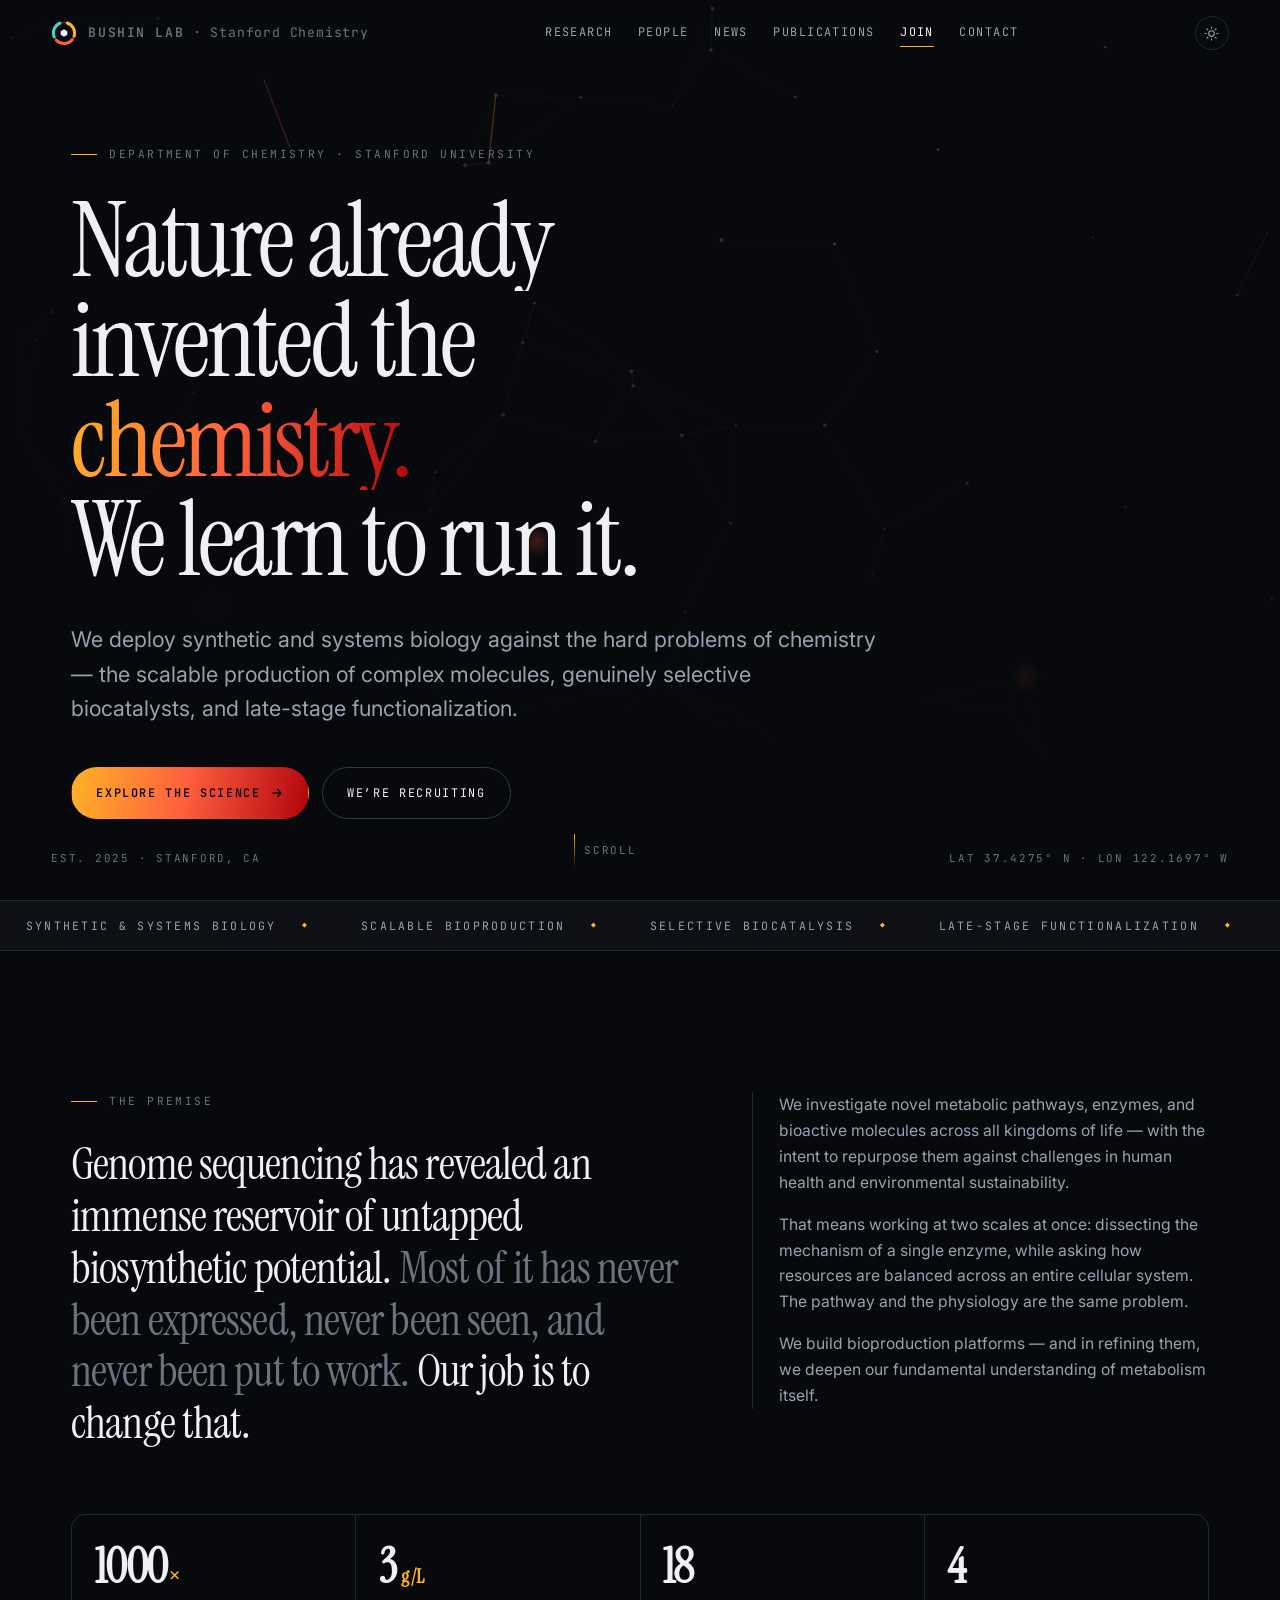
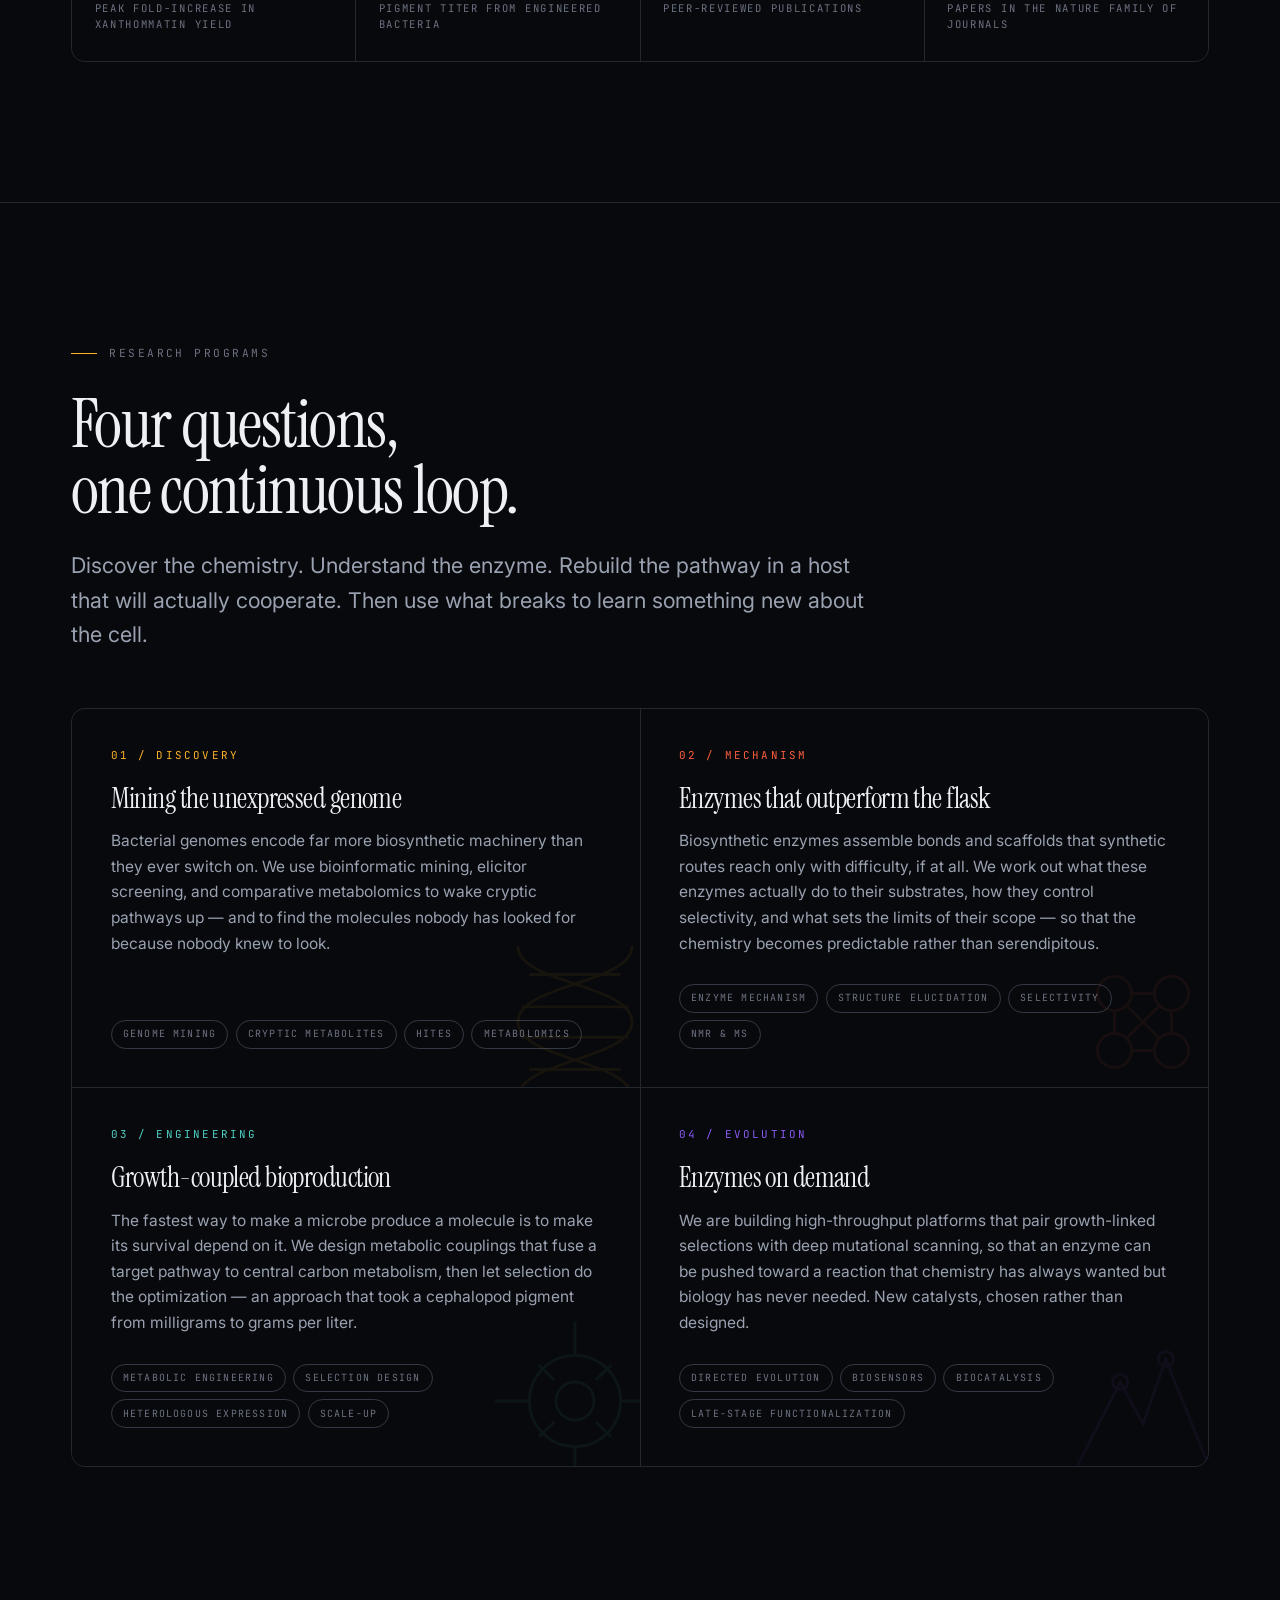
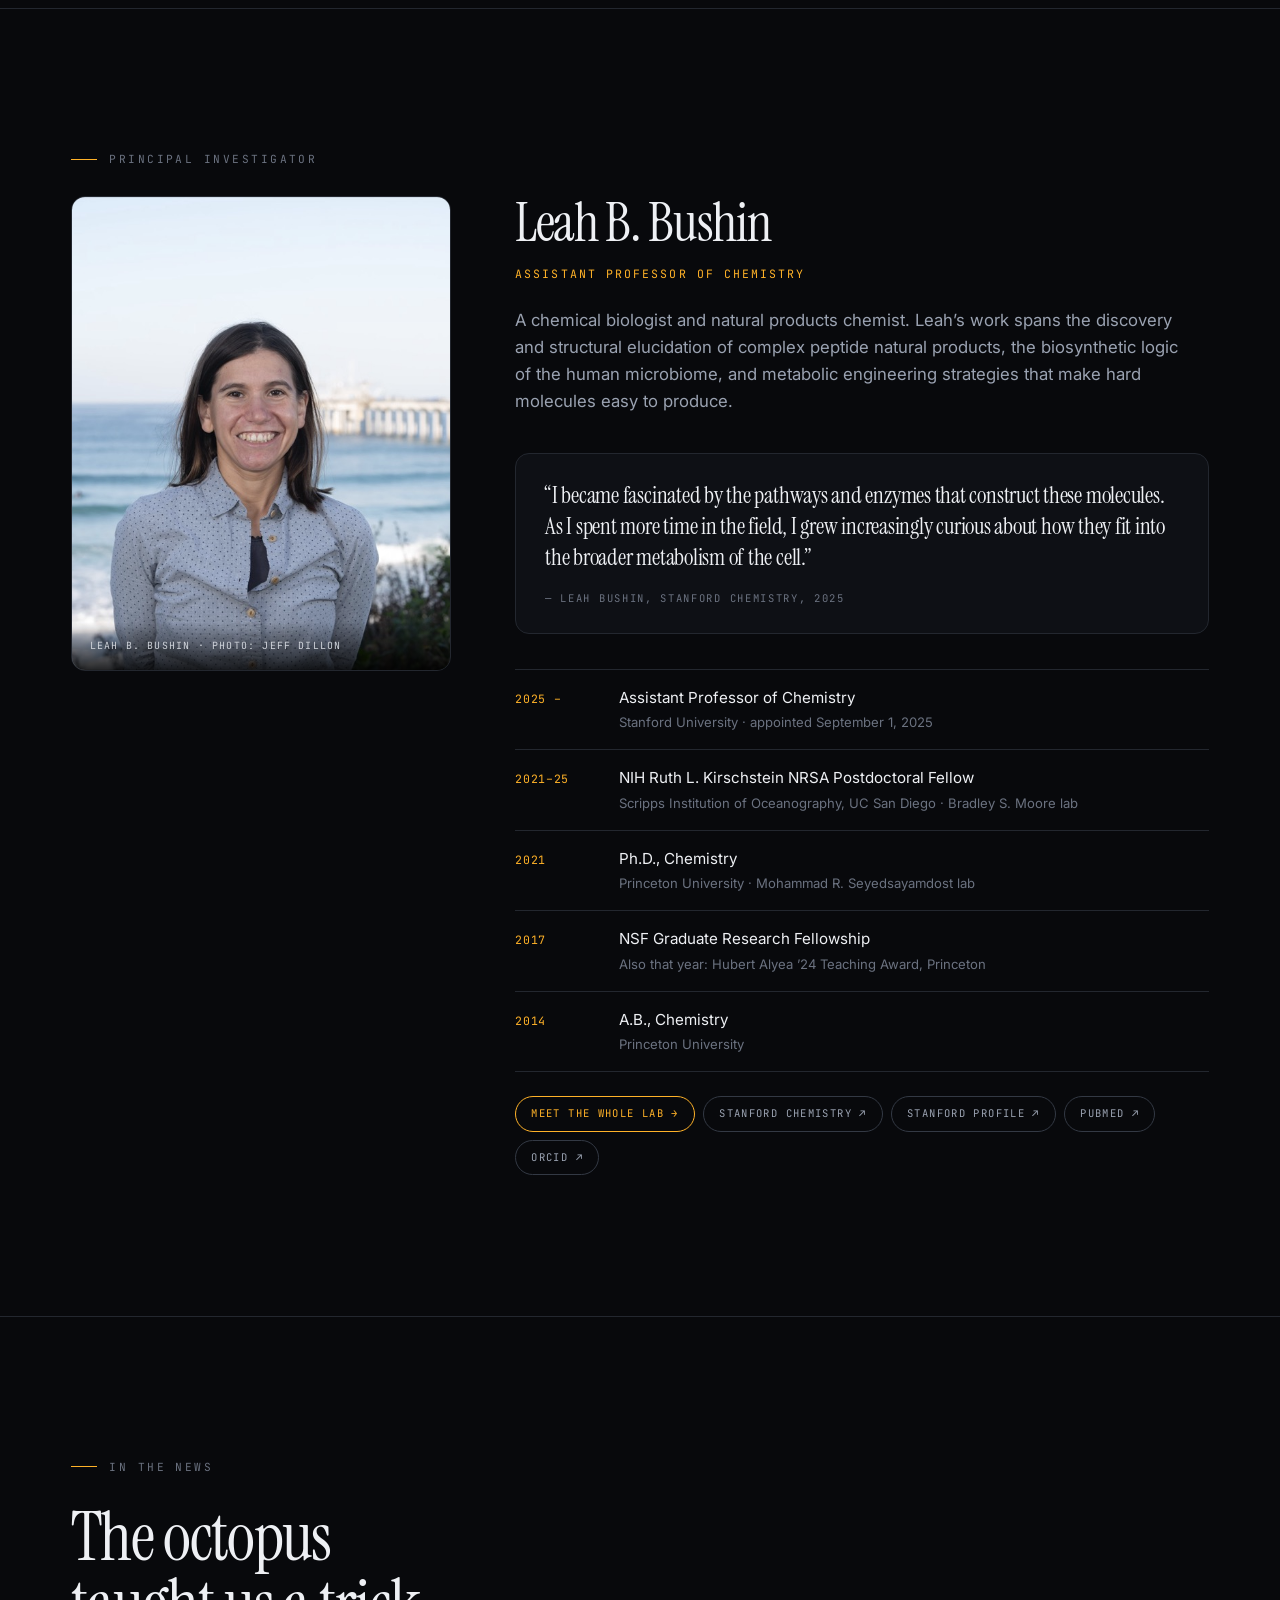
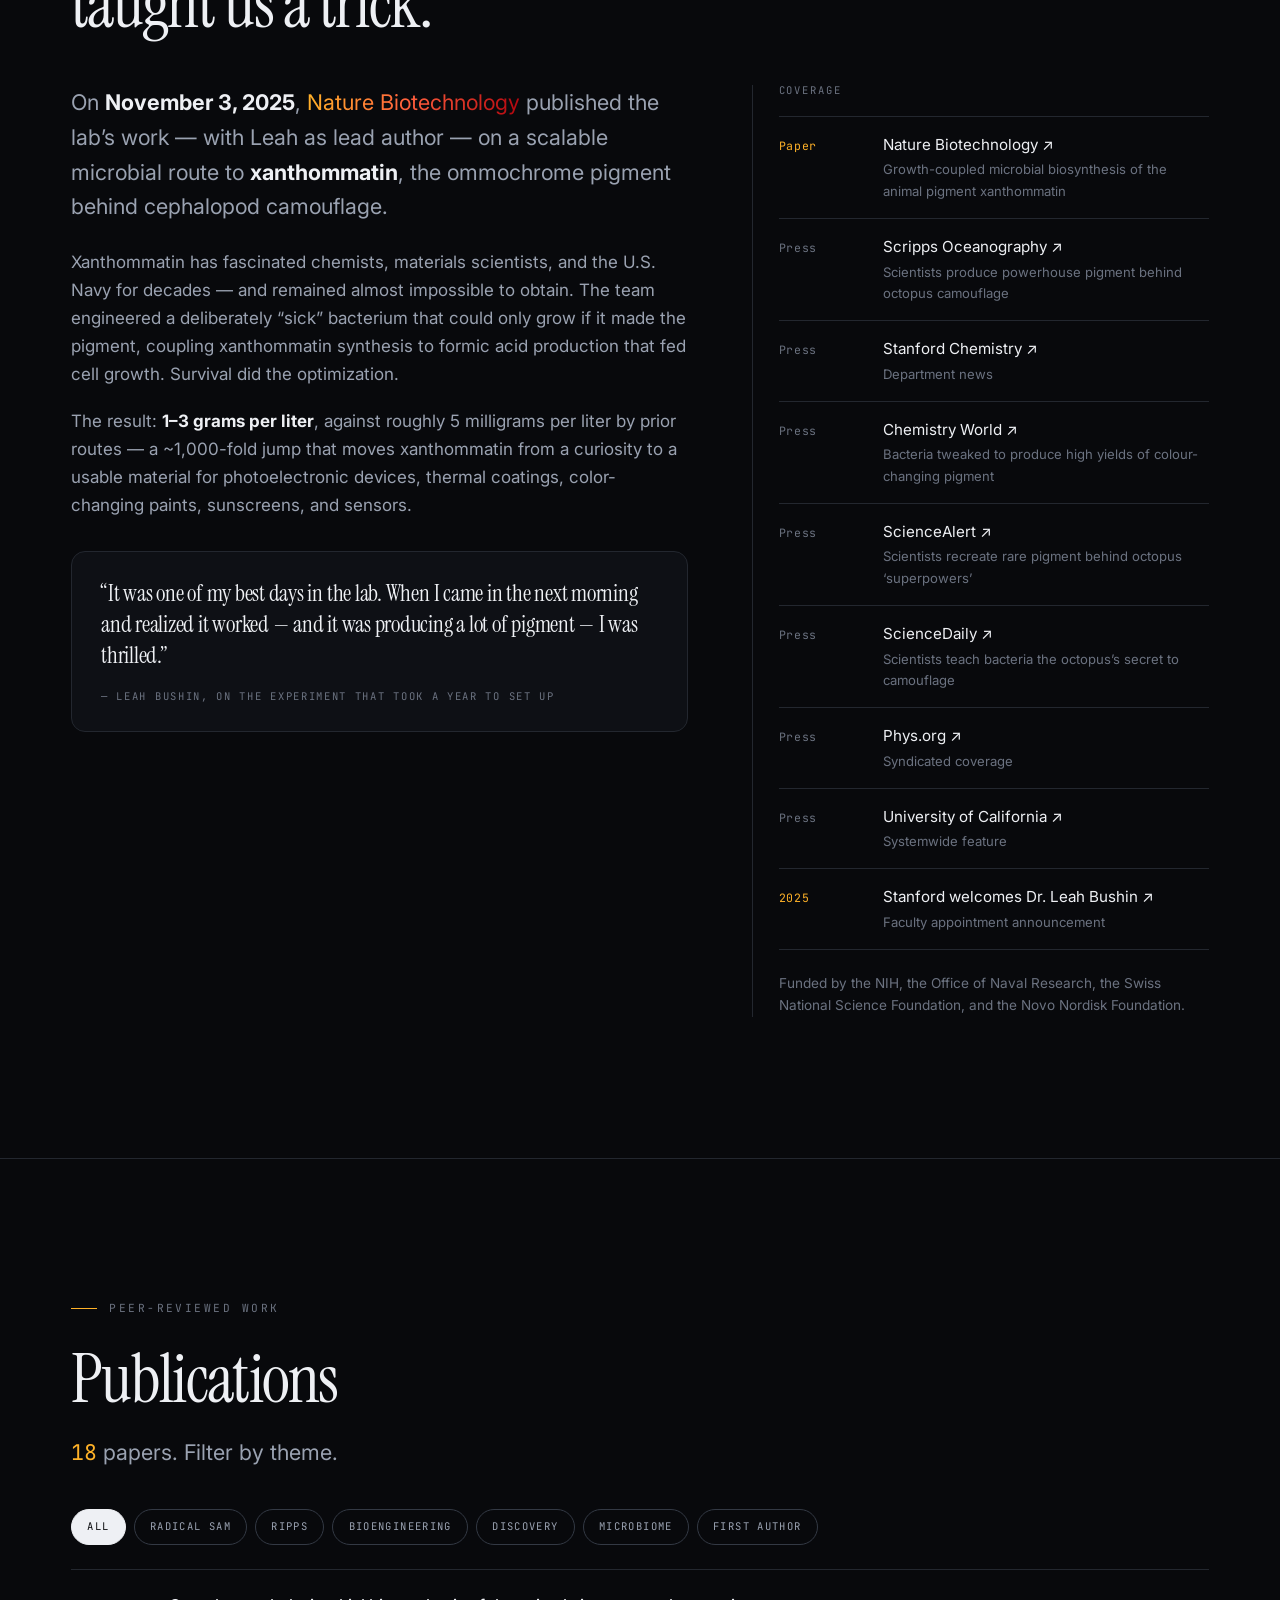
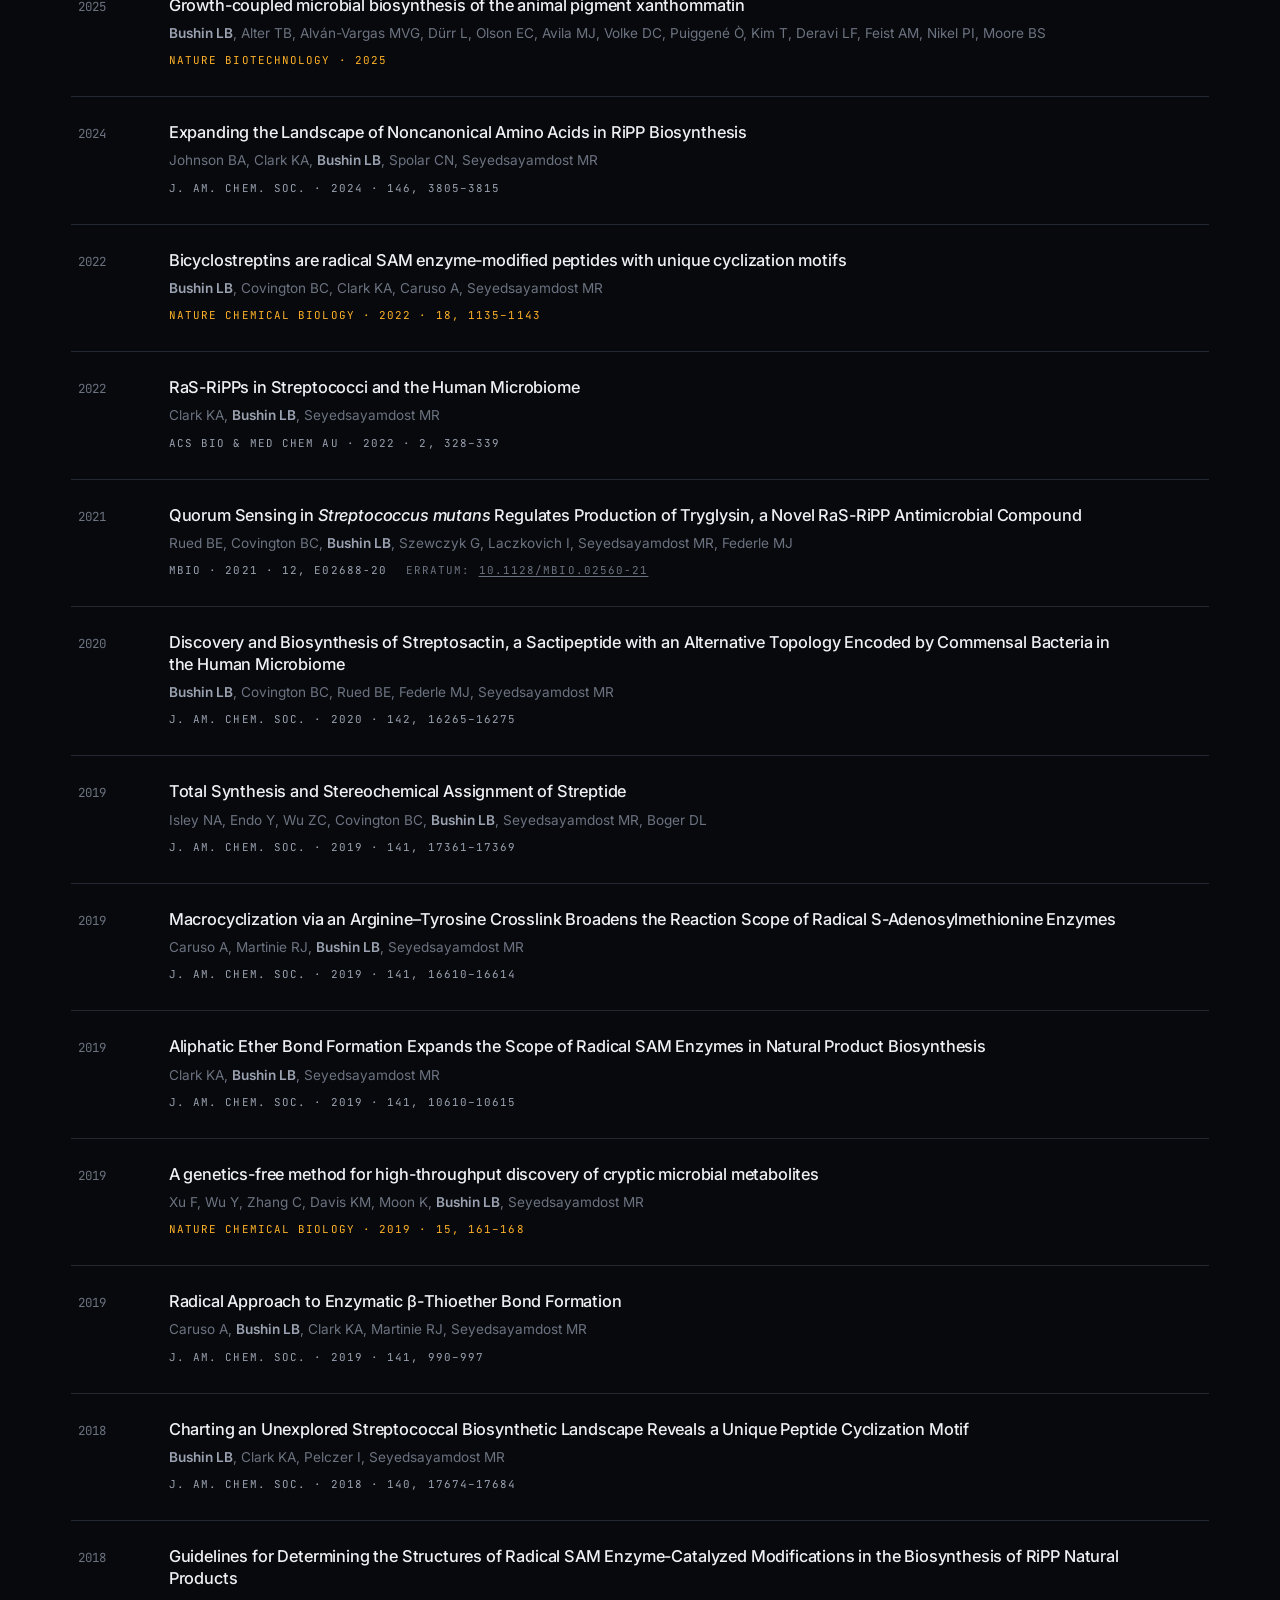
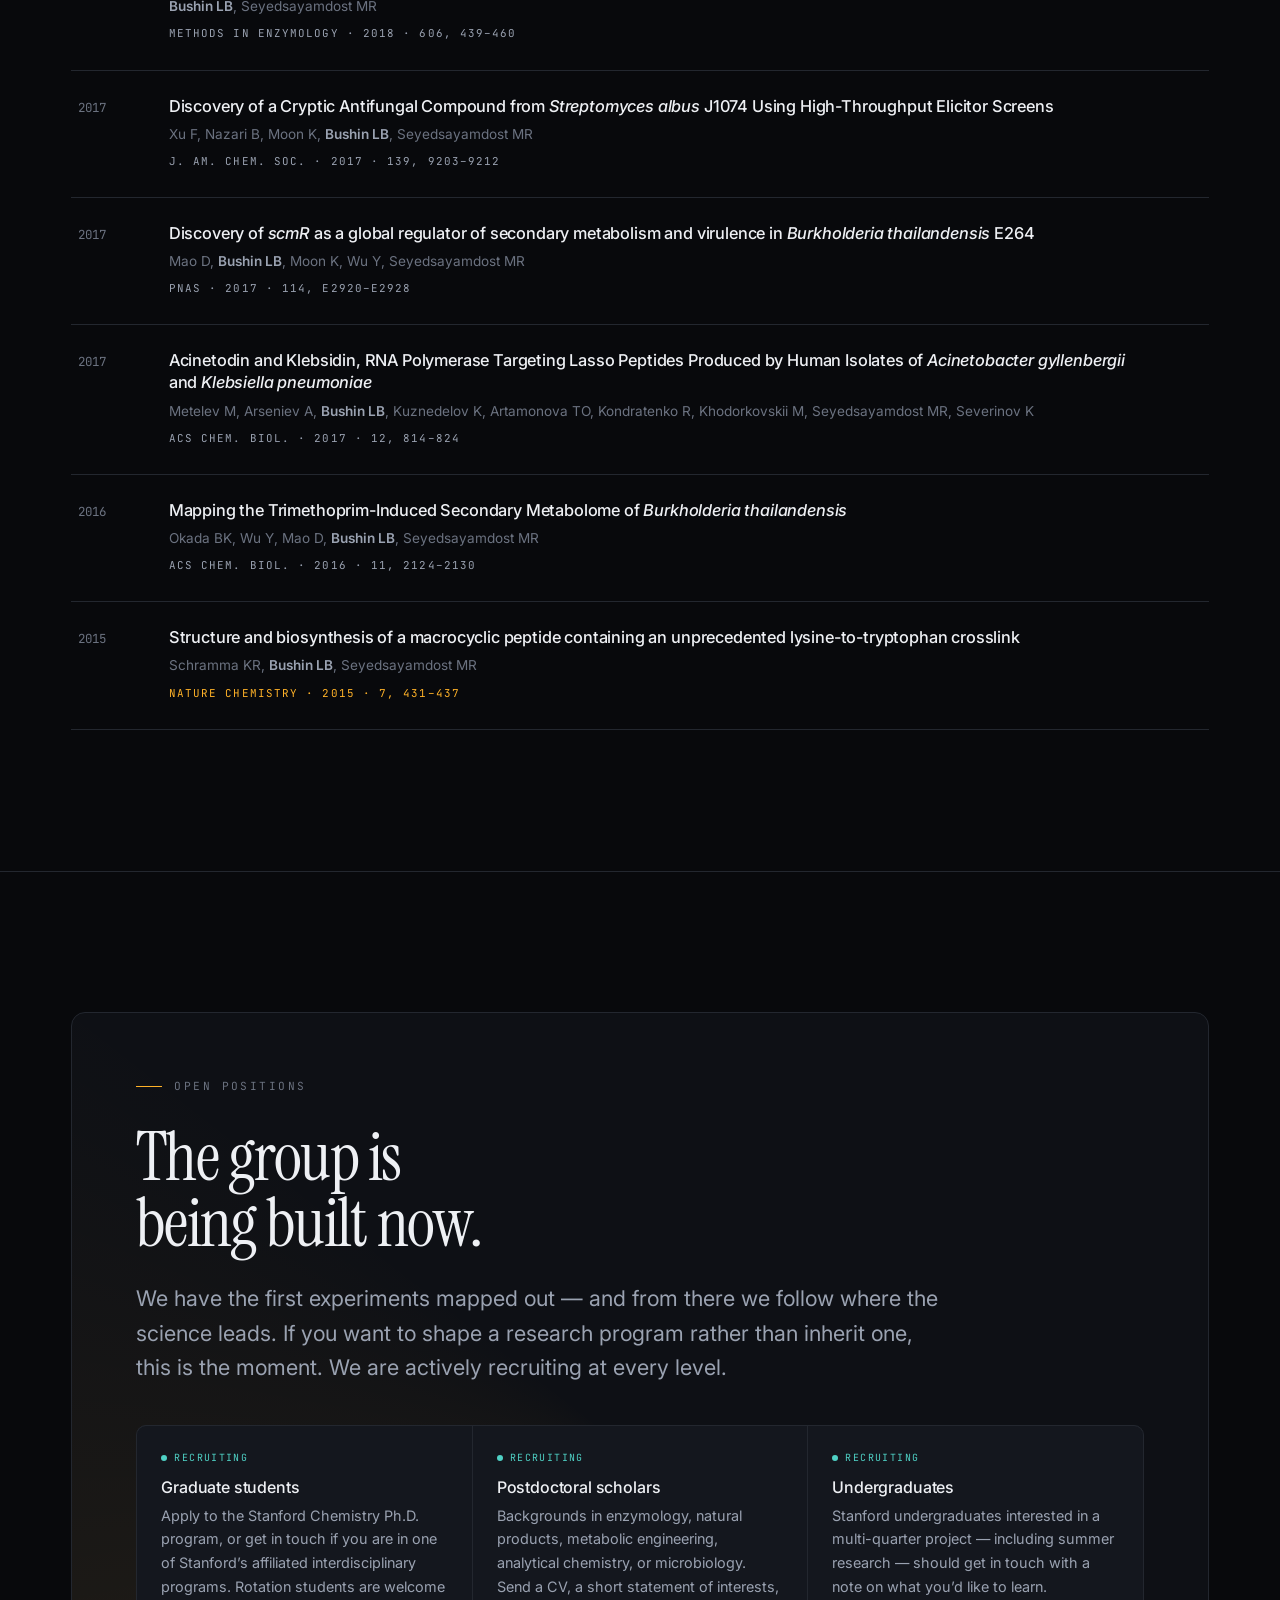
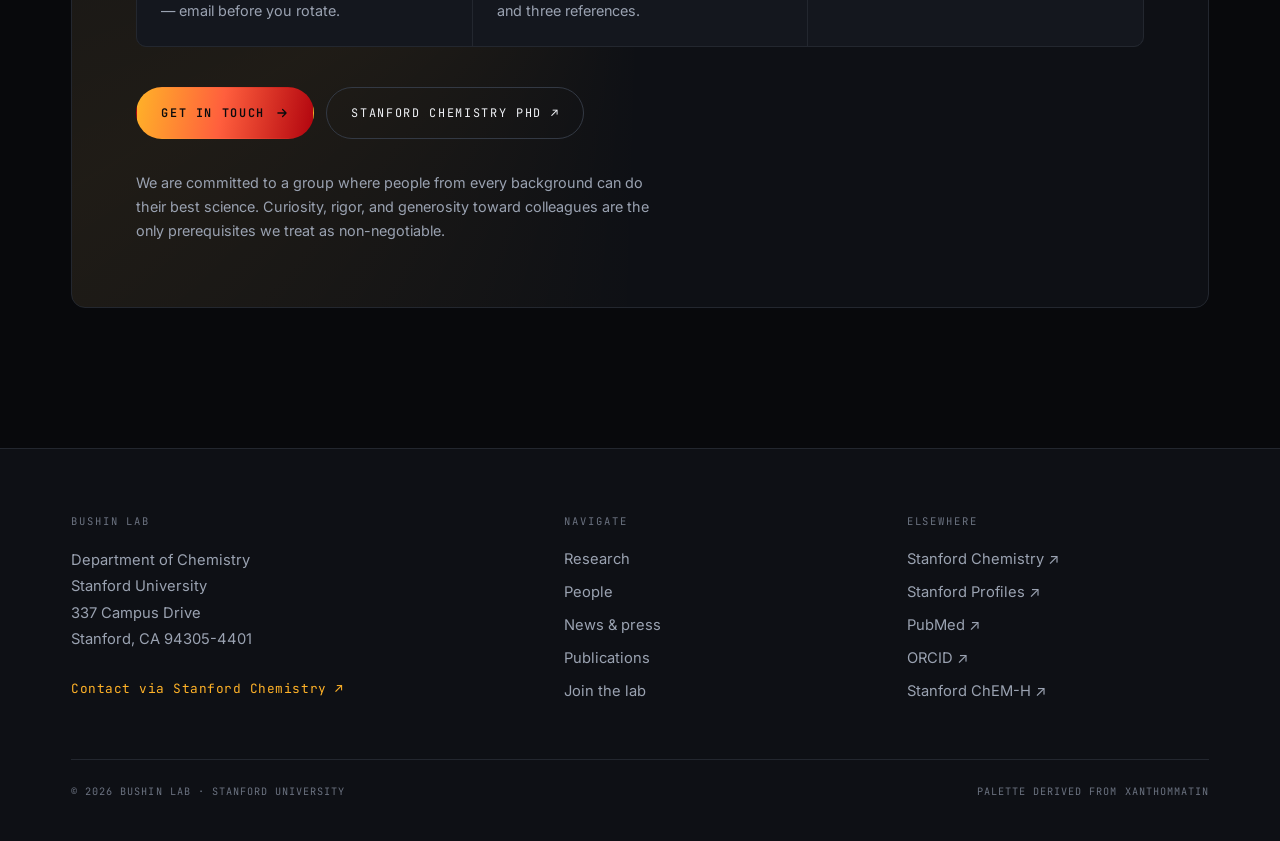
==== index.html @ 31b49475 "Point canonical URLs at the new home under leahbushin The repository moved to leahbushin/bushinlab-w" ====
<!doctype html>
<html lang="en" data-theme="dark">
<head>
<meta charset="utf-8">
<meta name="viewport" content="width=device-width, initial-scale=1">
<meta name="theme-color" content="#08090c" media="(prefers-color-scheme: dark)">
<meta name="theme-color" content="#fbfaf7" media="(prefers-color-scheme: light)">
<title>Bushin Lab — Chemical Biology &amp; Biosynthesis · Stanford Chemistry</title>
<meta name="description" content="The Bushin Lab at Stanford Chemistry deploys synthetic and systems biology against the hard problems of chemistry: scalable production of complex molecules, genuinely selective biocatalysts, and late-stage functionalization.">
<meta name="author" content="Bushin Lab, Stanford University">
<link rel="canonical" href="https://leahbushin.github.io/bushinlab-website/">
<meta property="og:url" content="https://leahbushin.github.io/bushinlab-website/">

<meta property="og:type" content="website">
<meta property="og:title" content="Bushin Lab · Stanford Chemistry">
<meta property="og:description" content="We deploy synthetic and systems biology against the hard problems of chemistry — scalable production, selective biocatalysts, late-stage functionalization.">
<meta property="og:image" content="https://leahbushin.github.io/bushinlab-website/assets/img/leah-bushin.jpg">
<meta name="twitter:card" content="summary_large_image">

<link rel="icon" href="data:image/svg+xml,%3Csvg%20xmlns='http://www.w3.org/2000/svg'%20viewBox='0%200%2032%2032'%20fill='none'%3E%3Cpath%20d='M20.02%203.64%20A13.0%2013.0%200%200%201%2028.36%2020.02'%20stroke='%23ffb228'%20stroke-width='3.6'%20stroke-linecap='round'/%3E%3Cpath%20d='M26.24%2024.00%20A13.0%2013.0%200%200%201%206.34%2024.70'%20stroke='%23ff5f3d'%20stroke-width='3.6'%20stroke-linecap='round'/%3E%3Cpath%20d='M3.95%2020.87%20A13.0%2013.0%200%200%201%2011.13%203.95'%20stroke='%234fd1c5'%20stroke-width='3.6'%20stroke-linecap='round'/%3E%3Cpath%20d='M16%2011.4l4.1%202.3v4.6L16%2020.6l-4.1-2.3v-4.6z'%20fill='%23b1040e'/%3E%3C/svg%3E">

<link rel="preconnect" href="https://fonts.googleapis.com">
<link rel="preconnect" href="https://fonts.gstatic.com" crossorigin>
<link href="https://fonts.googleapis.com/css2?family=Inter:wght@300;400;500;600&amp;family=Instrument+Serif:ital@0;1&amp;family=JetBrains+Mono:wght@400;500&amp;display=swap" rel="stylesheet">
<link rel="stylesheet" href="assets/css/style.css">
<noscript><style>.rv{opacity:1!important;transform:none!important}</style></noscript>

<script type="application/ld+json">
{
  "@context": "https://schema.org",
  "@type": "ResearchOrganization",
  "name": "Bushin Lab",
  "parentOrganization": { "@type": "CollegeOrUniversity", "name": "Stanford University" },
  "department": "Department of Chemistry",
  "url": "https://leahbushin.github.io/bushinlab-website/",
  "employee": {
    "@type": "Person",
    "name": "Leah B. Bushin",
    "jobTitle": "Assistant Professor of Chemistry",
    "affiliation": "Stanford University",
    "url": "https://chemistry.stanford.edu/people/leah-b-bushin"
  }
}
</script>
</head>
<body>
<div class="progress" aria-hidden="true"></div>
<a class="skip" href="#main">Skip to content</a>

<!-- ============================================================ NAV -->
<nav class="nav" aria-label="Primary">
  <a class="brand" href="#top">
    <svg class="mark" viewBox="0 0 32 32" fill="none" aria-hidden="true">
      <!-- plasmid backbone with three engineered cassettes, and the molecule it makes -->
      <circle cx="16" cy="16" r="13" stroke="currentColor" stroke-width="1" opacity=".28"/>
      <path d="M20.02 3.64 A13.0 13.0 0 0 1 28.36 20.02" stroke="var(--amber)" stroke-width="3" stroke-linecap="round"/>
      <path d="M26.24 24.00 A13.0 13.0 0 0 1 6.34 24.70" stroke="var(--ember)" stroke-width="3" stroke-linecap="round"/>
      <path d="M3.95 20.87 A13.0 13.0 0 0 1 11.13 3.95" stroke="var(--cyan)" stroke-width="3" stroke-linecap="round"/>
      <path d="M16 11.4l4.1 2.3v4.6L16 20.6l-4.1-2.3v-4.6z" fill="currentColor"/>
    </svg>
    <span><b>Bushin Lab</b><i class="sfx"> · Stanford Chemistry</i></span>
  </a>

  <div class="nav-links">
    <a href="#research">Research</a>
    <a href="people.html">People</a>
    <a href="#press">News</a>
    <a href="#publications">Publications</a>
    <a href="#join">Join</a>
    <a href="#contact">Contact</a>
  </div>

  <div style="display:flex;gap:.5rem;align-items:center">
    <button class="icon-btn" id="theme-toggle" aria-label="Toggle colour theme" title="Toggle light / dark">
      <svg width="15" height="15" viewBox="0 0 24 24" fill="none" stroke="currentColor" stroke-width="1.8" stroke-linecap="round" aria-hidden="true">
        <circle cx="12" cy="12" r="4.5"/><path d="M12 1.5v2M12 20.5v2M22.5 12h-2M3.5 12h-2M19.4 4.6l-1.4 1.4M6 18l-1.4 1.4M19.4 19.4L18 18M6 6L4.6 4.6"/>
      </svg>
    </button>
    <button class="icon-btn burger" aria-label="Menu" aria-expanded="false">
      <svg width="16" height="16" viewBox="0 0 24 24" stroke="currentColor" stroke-width="1.8" stroke-linecap="round" aria-hidden="true"><path d="M3 7h18M3 17h18"/></svg>
    </button>
  </div>
</nav>

<main id="main">
<!-- =========================================================== HERO -->
<section class="hero" id="top">
  <canvas id="lattice" aria-hidden="true"></canvas>
  <div class="wrap">
    <p class="eyebrow" style="animation:fade .8s .2s var(--ease) both">Department of Chemistry · Stanford University</p>
    <h1>
      <span class="line"><span>Nature already</span></span>
      <span class="line"><span>invented the</span></span>
      <span class="line"><span><em class="hl">chemistry.</em></span></span>
      <span class="line"><span>We learn to run it.</span></span>
    </h1>
    <p class="lede">
      We deploy synthetic and systems biology against the hard problems of chemistry —
      the scalable production of complex molecules, genuinely selective biocatalysts,
      and late-stage functionalization.
    </p>
    <div class="hero-cta">
      <a class="btn btn--solid" href="#research">
        Explore the science
        <svg width="14" height="14" viewBox="0 0 24 24" fill="none" stroke="currentColor" stroke-width="2.2" stroke-linecap="round" stroke-linejoin="round" aria-hidden="true"><path d="M5 12h14M13 6l6 6-6 6"/></svg>
      </a>
      <a class="btn btn--ghost" href="#join">We’re recruiting</a>
    </div>
  </div>

  <div class="hero-meta">
    <span>Est. 2025 · Stanford, CA</span>
    <span class="scroll-hint"><i></i> Scroll</span>
    <span>Lat 37.4275° N · Lon 122.1697° W</span>
  </div>
</section>

<!-- ======================================================= MARQUEE -->
<div class="marquee" aria-hidden="true">
  <div class="marquee-track">
    <span>Synthetic &amp; systems biology</span><span>Scalable bioproduction</span><span>Selective biocatalysis</span>
    <span>Late-stage functionalization</span><span>Enzyme mechanism</span><span>Metabolic engineering</span>
    <span>Genome mining</span><span>Ommochrome pigments</span>
    <span>Synthetic &amp; systems biology</span><span>Scalable bioproduction</span><span>Selective biocatalysis</span>
    <span>Late-stage functionalization</span><span>Enzyme mechanism</span><span>Metabolic engineering</span>
    <span>Genome mining</span><span>Ommochrome pigments</span>
  </div>
</div>

<!-- ======================================================= MISSION -->
<section class="section" id="mission">
  <div class="wrap">
    <div class="mission-grid">
      <div class="rv">
        <p class="eyebrow">The premise</p>
        <p class="big-statement">
          Genome sequencing has revealed an immense reservoir of untapped biosynthetic
          potential. <span class="dim">Most of it has never been expressed, never been
          seen, and never been put to work.</span> Our job is to change that.
        </p>
      </div>
      <div class="side-note rv" data-delay=".12">
        <p>
          We investigate novel metabolic pathways, enzymes, and bioactive molecules across all
          kingdoms of life — with the intent to repurpose them against challenges in human health
          and environmental sustainability.
        </p>
        <p>
          That means working at two scales at once: dissecting the mechanism of a single enzyme,
          while asking how resources are balanced across an entire cellular system. The pathway
          and the physiology are the same problem.
        </p>
        <p>
          We build bioproduction platforms — and in refining them, we deepen our fundamental
          understanding of metabolism itself.
        </p>
      </div>
    </div>

    <div class="stats rv" data-delay=".18">
      <div class="stat">
        <b><span data-count="1000">0</span><span class="u">×</span></b>
        <small>Peak fold-increase in xanthommatin yield</small>
      </div>
      <div class="stat">
        <b><span data-count="3">0</span><span class="u"> g/L</span></b>
        <small>Pigment titer from engineered bacteria</small>
      </div>
      <div class="stat">
        <b><span data-count="18">0</span></b>
        <small>Peer-reviewed publications</small>
      </div>
      <div class="stat">
        <b><span data-count="4">0</span></b>
        <small>Papers in the Nature family of journals</small>
      </div>
    </div>
  </div>
</section>

<hr class="rule">

<!-- ====================================================== RESEARCH -->
<section class="section" id="research">
  <div class="wrap">
    <div class="rv">
      <p class="eyebrow">Research programs</p>
      <h2 class="display">Four questions,<br>one continuous loop.</h2>
      <p class="lede" style="margin-top:1.5rem">
        Discover the chemistry. Understand the enzyme. Rebuild the pathway in a host that
        will actually cooperate. Then use what breaks to learn something new about the cell.
      </p>
    </div>

    <div class="cards rv" data-delay=".1">
      <article class="card" style="--c:var(--amber)">
        <span class="card-num">01 / DISCOVERY</span>
        <h3>Mining the unexpressed genome</h3>
        <p>
          Bacterial genomes encode far more biosynthetic machinery than they ever switch on.
          We use bioinformatic mining, elicitor screening, and comparative metabolomics to
          wake cryptic pathways up — and to find the molecules nobody has looked for because
          nobody knew to look.
        </p>
        <div class="tags"><span class="tag">Genome mining</span><span class="tag">Cryptic metabolites</span><span class="tag">HiTES</span><span class="tag">Metabolomics</span></div>
        <svg class="glyph" viewBox="0 0 100 100" fill="none" stroke="currentColor" stroke-width="1.5" aria-hidden="true">
          <path d="M20 10c0 20 60 20 60 40s-60 20-60 40"/><path d="M80 10c0 20-60 20-60 40s60 20 60 40"/>
          <path d="M26 25h48M22 42h56M22 58h56M26 75h48"/>
        </svg>
      </article>

      <article class="card" style="--c:var(--ember)">
        <span class="card-num">02 / MECHANISM</span>
        <h3>Enzymes that outperform the flask</h3>
        <p>
          Biosynthetic enzymes assemble bonds and scaffolds that synthetic routes reach
          only with difficulty, if at all. We work out what these enzymes actually do to
          their substrates, how they control selectivity, and what sets the limits of their
          scope — so that the chemistry becomes predictable rather than serendipitous.
        </p>
        <div class="tags"><span class="tag">Enzyme mechanism</span><span class="tag">Structure elucidation</span><span class="tag">Selectivity</span><span class="tag">NMR &amp; MS</span></div>
        <svg class="glyph" viewBox="0 0 100 100" fill="none" stroke="currentColor" stroke-width="1.5" aria-hidden="true">
          <circle cx="35" cy="35" r="9"/><circle cx="65" cy="35" r="9"/><circle cx="35" cy="65" r="9"/><circle cx="65" cy="65" r="9"/>
          <path d="M44 35h12M35 44v12M65 44v12M44 65h12M41 41l18 18M59 41L41 59"/>
        </svg>
      </article>

      <article class="card" style="--c:var(--cyan)">
        <span class="card-num">03 / ENGINEERING</span>
        <h3>Growth-coupled bioproduction</h3>
        <p>
          The fastest way to make a microbe produce a molecule is to make its survival depend
          on it. We design metabolic couplings that fuse a target pathway to central carbon
          metabolism, then let selection do the optimization — an approach that took a
          cephalopod pigment from milligrams to grams per liter.
        </p>
        <div class="tags"><span class="tag">Metabolic engineering</span><span class="tag">Selection design</span><span class="tag">Heterologous expression</span><span class="tag">Scale-up</span></div>
        <svg class="glyph" viewBox="0 0 100 100" fill="none" stroke="currentColor" stroke-width="1.5" aria-hidden="true">
          <path d="M50 8v18M50 74v18M8 50h18M74 50h18"/><circle cx="50" cy="50" r="24"/><circle cx="50" cy="50" r="10"/>
          <path d="M31 31l8 8M69 31l-8 8M31 69l8-8M69 69l-8-8"/>
        </svg>
      </article>

      <article class="card" style="--c:var(--violet)">
        <span class="card-num">04 / EVOLUTION</span>
        <h3>Enzymes on demand</h3>
        <p>
          We are building high-throughput platforms that pair growth-linked selections with
          deep mutational scanning, so that an enzyme can be pushed toward a reaction that chemistry
          has always wanted but biology has never needed. New catalysts, chosen rather than designed.
        </p>
        <div class="tags"><span class="tag">Directed evolution</span><span class="tag">Biosensors</span><span class="tag">Biocatalysis</span><span class="tag">Late-stage functionalization</span></div>
        <svg class="glyph" viewBox="0 0 100 100" fill="none" stroke="currentColor" stroke-width="1.5" aria-hidden="true">
          <path d="M15 85L38 40l12 22 12-34 23 57"/><path d="M10 85h80"/><circle cx="38" cy="40" r="4"/><circle cx="62" cy="28" r="4"/>
        </svg>
      </article>
    </div>
  </div>
</section>

<hr class="rule">

<!-- ============================================================ PI -->
<section class="section" id="pi">
  <div class="wrap">
    <p class="eyebrow rv">Principal investigator</p>
    <div class="pi">
      <figure class="portrait rv">
        <img src="assets/img/leah-bushin.jpg" alt="Portrait of Professor Leah B. Bushin" width="900" height="1125" loading="lazy">
        <figcaption>Leah B. Bushin · Photo: Jeff Dillon</figcaption>
      </figure>

      <div class="rv" data-delay=".1">
        <h2 class="display" style="font-size:clamp(2.2rem,4.6vw,3.4rem)">Leah B. Bushin</h2>
        <p class="mono" style="font-size:.72rem;letter-spacing:.18em;text-transform:uppercase;color:var(--accent);margin-top:.9rem">
          Assistant Professor of Chemistry
        </p>
        <p class="lede" style="margin-top:1.5rem;font-size:1.05rem">
          A chemical biologist and natural products chemist. Leah’s work spans the discovery
          and structural elucidation of complex peptide natural products, the biosynthetic logic
          of the human microbiome, and metabolic engineering strategies that make hard molecules
          easy to produce.
        </p>

        <div class="quote">
          <p>“I became fascinated by the pathways and enzymes that construct these molecules. As I spent more time in the field, I grew increasingly curious about how they fit into the broader metabolism of the cell.”</p>
          <cite>— Leah Bushin, Stanford Chemistry, 2025</cite>
        </div>

        <ul class="cv">
          <li><span class="yr">2025 –</span><span class="what">Assistant Professor of Chemistry<small>Stanford University · appointed September 1, 2025</small></span></li>
          <li><span class="yr">2021–25</span><span class="what">NIH Ruth L. Kirschstein NRSA Postdoctoral Fellow<small>Scripps Institution of Oceanography, UC San Diego · Bradley S. Moore lab</small></span></li>
          <li><span class="yr">2021</span><span class="what">Ph.D., Chemistry<small>Princeton University · Mohammad R. Seyedsayamdost lab</small></span></li>
          <li><span class="yr">2017</span><span class="what">NSF Graduate Research Fellowship<small>Also that year: Hubert Alyea ’24 Teaching Award, Princeton</small></span></li>
          <li><span class="yr">2014</span><span class="what">A.B., Chemistry<small>Princeton University</small></span></li>
        </ul>

        <div class="chips">
          <a class="chip" href="people.html" style="border-color:var(--accent);color:var(--accent)">Meet the whole lab →</a>
          <a class="chip" href="https://chemistry.stanford.edu/people/leah-b-bushin" target="_blank" rel="noopener">Stanford Chemistry ↗</a>
          <a class="chip" href="https://profiles.stanford.edu/leah-bushin" target="_blank" rel="noopener">Stanford Profile ↗</a>
          <a class="chip" href="https://pubmed.ncbi.nlm.nih.gov/?term=Bushin+LB" target="_blank" rel="noopener">PubMed ↗</a>
          <a class="chip" href="https://orcid.org/0000-0003-0538-2469" target="_blank" rel="noopener">ORCID ↗</a>
        </div>
      </div>
    </div>
  </div>
</section>

<hr class="rule">

<!-- ========================================================= PRESS -->
<section class="section" id="press">
  <div class="wrap">
    <div class="rv">
      <p class="eyebrow">In the news</p>
      <h2 class="display">The octopus<br>taught us a trick.</h2>
    </div>

    <div class="mission-grid" style="margin-top:3rem">
      <div class="rv" data-delay=".08">
        <p class="lede">
          On <strong style="color:var(--fg)">November 3, 2025</strong>, <em class="hl">Nature Biotechnology</em>
          published the lab’s work — with Leah as lead author — on a scalable microbial
          route to <strong style="color:var(--fg)">xanthommatin</strong>, the ommochrome
          pigment behind cephalopod camouflage.
        </p>
        <p style="margin-top:1.5rem;color:var(--fg-muted)">
          Xanthommatin has fascinated chemists, materials scientists, and the U.S. Navy for
          decades — and remained almost impossible to obtain. The team engineered a deliberately
          “sick” bacterium that could only grow if it made the pigment, coupling xanthommatin
          synthesis to formic acid production that fed cell growth. Survival did the optimization.
        </p>
        <p style="margin-top:1.2rem;color:var(--fg-muted)">
          The result: <strong style="color:var(--fg)">1–3 grams per liter</strong>, against roughly
          5 milligrams per liter by prior routes — a ~1,000-fold jump that moves xanthommatin
          from a curiosity to a usable material for photoelectronic devices, thermal coatings,
          color-changing paints, sunscreens, and sensors.
        </p>
        <div class="quote" style="margin-top:2rem">
          <p>“It was one of my best days in the lab. When I came in the next morning and realized it worked — and it was producing a lot of pigment — I was thrilled.”</p>
          <cite>— Leah Bushin, on the experiment that took a year to set up</cite>
        </div>
      </div>

      <div class="side-note rv" data-delay=".16">
        <h3 class="mono" style="font-size:.66rem;letter-spacing:.18em;text-transform:uppercase;color:var(--fg-dim);font-weight:400;margin-bottom:1.2rem">Coverage</h3>
        <ul class="cv cv--coverage" style="margin-top:0;border-top:1px solid var(--line)">
          <li><span class="yr key">Paper</span><span class="what"><a href="https://www.nature.com/articles/s41587-025-02867-7" target="_blank" rel="noopener">Nature Biotechnology ↗</a><small>Growth-coupled microbial biosynthesis of the animal pigment xanthommatin</small></span></li>
          <li><span class="yr">Press</span><span class="what"><a href="https://scripps.ucsd.edu/news/scientists-produce-powerhouse-pigment-behind-octopus-camouflage" target="_blank" rel="noopener">Scripps Oceanography ↗</a><small>Scientists produce powerhouse pigment behind octopus camouflage</small></span></li>
          <li><span class="yr">Press</span><span class="what"><a href="https://chemistry.stanford.edu/news/scientists-produce-powerhouse-pigment-behind-octopus-camouflage" target="_blank" rel="noopener">Stanford Chemistry ↗</a><small>Department news</small></span></li>
          <li><span class="yr">Press</span><span class="what"><a href="https://www.chemistryworld.com/news/bacteria-tweaked-to-produce-high-yields-of-colour-changing-pigment-behind-octopus-camouflage/4022660.article" target="_blank" rel="noopener">Chemistry World ↗</a><small>Bacteria tweaked to produce high yields of colour-changing pigment</small></span></li>
          <li><span class="yr">Press</span><span class="what"><a href="https://www.sciencealert.com/scientists-recreate-rare-pigment-behind-octopus-superpowers" target="_blank" rel="noopener">ScienceAlert ↗</a><small>Scientists recreate rare pigment behind octopus ‘superpowers’</small></span></li>
          <li><span class="yr">Press</span><span class="what"><a href="https://www.sciencedaily.com/releases/2025/11/251103093001.htm" target="_blank" rel="noopener">ScienceDaily ↗</a><small>Scientists teach bacteria the octopus’s secret to camouflage</small></span></li>
          <li><span class="yr">Press</span><span class="what"><a href="https://phys.org/news/2025-11-scientists-powerhouse-pigment-octopus-camouflage.html" target="_blank" rel="noopener">Phys.org ↗</a><small>Syndicated coverage</small></span></li>
          <li><span class="yr">Press</span><span class="what"><a href="https://www.universityofcalifornia.edu/news/scientists-produce-powerhouse-pigment-behind-octopus-camouflage" target="_blank" rel="noopener">University of California ↗</a><small>Systemwide feature</small></span></li>
          <li><span class="yr key">2025</span><span class="what"><a href="https://chemistry.stanford.edu/news/stanford-welcomes-dr-leah-bushin-assistant-professor-chemistry" target="_blank" rel="noopener">Stanford welcomes Dr. Leah Bushin ↗</a><small>Faculty appointment announcement</small></span></li>
        </ul>
        <p style="margin-top:1.4rem;font-size:.85rem;color:var(--fg-dim)">
          Funded by the NIH, the Office of Naval Research, the Swiss National Science Foundation,
          and the Novo Nordisk Foundation.
        </p>
      </div>
    </div>
  </div>
</section>

<hr class="rule">

<!-- ================================================== PUBLICATIONS -->
<section class="section" id="publications">
  <div class="wrap">
    <div class="rv">
      <p class="eyebrow">Peer-reviewed work</p>
      <h2 class="display">Publications</h2>
      <p class="lede" style="margin-top:1.4rem">
        <span id="pub-count" class="mono" style="color:var(--accent)">18</span> papers.
        Filter by theme.
      </p>
    </div>

    <div class="filters rv" data-delay=".06" role="group" aria-label="Filter publications by topic">
      <button class="chip" data-filter="all" aria-pressed="true">All</button>
      <button class="chip" data-filter="rsam" aria-pressed="false">Radical SAM</button>
      <button class="chip" data-filter="ripp" aria-pressed="false">RiPPs</button>
      <button class="chip" data-filter="engineering" aria-pressed="false">Bioengineering</button>
      <button class="chip" data-filter="discovery" aria-pressed="false">Discovery</button>
      <button class="chip" data-filter="microbiome" aria-pressed="false">Microbiome</button>
      <button class="chip" data-filter="first" aria-pressed="false">First author</button>
    </div>

    <ul class="pubs rv" data-delay=".1" id="pub-list">

      <li class="pub" data-topics="engineering discovery first">
        <span class="yr">2025</span>
        <div>
          <h3>Growth-coupled microbial biosynthesis of the animal pigment xanthommatin</h3>
          <span class="authors"><b>Bushin LB</b>, Alter TB, Alván-Vargas MVG, Dürr L, Olson EC, Avila MJ, Volke DC, Puiggené Ò, Kim T, Deravi LF, Feist AM, Nikel PI, Moore BS</span>
          <span class="jr top">Nature Biotechnology · 2025</span>
        </div>
        <a class="go" href="https://doi.org/10.1038/s41587-025-02867-7" target="_blank" rel="noopener">DOI ↗</a>
      </li>

      <li class="pub" data-topics="rsam ripp">
        <span class="yr">2024</span>
        <div>
          <h3>Expanding the Landscape of Noncanonical Amino Acids in RiPP Biosynthesis</h3>
          <span class="authors">Johnson BA, Clark KA, <b>Bushin LB</b>, Spolar CN, Seyedsayamdost MR</span>
          <span class="jr">J. Am. Chem. Soc. · 2024 · 146, 3805–3815</span>
        </div>
        <a class="go" href="https://doi.org/10.1021/jacs.3c10824" target="_blank" rel="noopener">DOI ↗</a>
      </li>

      <li class="pub" data-topics="rsam ripp discovery first">
        <span class="yr">2022</span>
        <div>
          <h3>Bicyclostreptins are radical SAM enzyme-modified peptides with unique cyclization motifs</h3>
          <span class="authors"><b>Bushin LB</b>, Covington BC, Clark KA, Caruso A, Seyedsayamdost MR</span>
          <span class="jr top">Nature Chemical Biology · 2022 · 18, 1135–1143</span>
        </div>
        <a class="go" href="https://doi.org/10.1038/s41589-022-01090-8" target="_blank" rel="noopener">DOI ↗</a>
      </li>

      <li class="pub" data-topics="rsam ripp microbiome">
        <span class="yr">2022</span>
        <div>
          <h3>RaS-RiPPs in Streptococci and the Human Microbiome</h3>
          <span class="authors">Clark KA, <b>Bushin LB</b>, Seyedsayamdost MR</span>
          <span class="jr">ACS Bio &amp; Med Chem Au · 2022 · 2, 328–339</span>
        </div>
        <a class="go" href="https://doi.org/10.1021/acsbiomedchemau.2c00004" target="_blank" rel="noopener">DOI ↗</a>
      </li>

      <li class="pub" data-topics="ripp microbiome discovery">
        <span class="yr">2021</span>
        <div>
          <h3>Quorum Sensing in <i>Streptococcus mutans</i> Regulates Production of Tryglysin, a Novel RaS-RiPP Antimicrobial Compound</h3>
          <span class="authors">Rued BE, Covington BC, <b>Bushin LB</b>, Szewczyk G, Laczkovich I, Seyedsayamdost MR, Federle MJ</span>
          <span class="jr">mBio · 2021 · 12, e02688-20</span>
          <span class="jr" style="color:var(--fg-dim);margin-left:.85rem">Erratum: <a style="text-decoration:underline;text-underline-offset:2px" href="https://doi.org/10.1128/mBio.02560-21" target="_blank" rel="noopener">10.1128/mBio.02560-21</a></span>
        </div>
        <a class="go" href="https://doi.org/10.1128/mBio.02688-20" target="_blank" rel="noopener">DOI ↗</a>
      </li>

      <li class="pub" data-topics="rsam ripp microbiome discovery first">
        <span class="yr">2020</span>
        <div>
          <h3>Discovery and Biosynthesis of Streptosactin, a Sactipeptide with an Alternative Topology Encoded by Commensal Bacteria in the Human Microbiome</h3>
          <span class="authors"><b>Bushin LB</b>, Covington BC, Rued BE, Federle MJ, Seyedsayamdost MR</span>
          <span class="jr">J. Am. Chem. Soc. · 2020 · 142, 16265–16275</span>
        </div>
        <a class="go" href="https://doi.org/10.1021/jacs.0c05546" target="_blank" rel="noopener">DOI ↗</a>
      </li>

      <li class="pub" data-topics="ripp">
        <span class="yr">2019</span>
        <div>
          <h3>Total Synthesis and Stereochemical Assignment of Streptide</h3>
          <span class="authors">Isley NA, Endo Y, Wu ZC, Covington BC, <b>Bushin LB</b>, Seyedsayamdost MR, Boger DL</span>
          <span class="jr">J. Am. Chem. Soc. · 2019 · 141, 17361–17369</span>
        </div>
        <a class="go" href="https://doi.org/10.1021/jacs.9b09067" target="_blank" rel="noopener">DOI ↗</a>
      </li>

      <li class="pub" data-topics="rsam ripp">
        <span class="yr">2019</span>
        <div>
          <h3>Macrocyclization via an Arginine–Tyrosine Crosslink Broadens the Reaction Scope of Radical S-Adenosylmethionine Enzymes</h3>
          <span class="authors">Caruso A, Martinie RJ, <b>Bushin LB</b>, Seyedsayamdost MR</span>
          <span class="jr">J. Am. Chem. Soc. · 2019 · 141, 16610–16614</span>
        </div>
        <a class="go" href="https://doi.org/10.1021/jacs.9b09210" target="_blank" rel="noopener">DOI ↗</a>
      </li>

      <li class="pub" data-topics="rsam ripp discovery">
        <span class="yr">2019</span>
        <div>
          <h3>Aliphatic Ether Bond Formation Expands the Scope of Radical SAM Enzymes in Natural Product Biosynthesis</h3>
          <span class="authors">Clark KA, <b>Bushin LB</b>, Seyedsayamdost MR</span>
          <span class="jr">J. Am. Chem. Soc. · 2019 · 141, 10610–10615</span>
        </div>
        <a class="go" href="https://doi.org/10.1021/jacs.9b05151" target="_blank" rel="noopener">DOI ↗</a>
      </li>

      <li class="pub" data-topics="discovery engineering">
        <span class="yr">2019</span>
        <div>
          <h3>A genetics-free method for high-throughput discovery of cryptic microbial metabolites</h3>
          <span class="authors">Xu F, Wu Y, Zhang C, Davis KM, Moon K, <b>Bushin LB</b>, Seyedsayamdost MR</span>
          <span class="jr top">Nature Chemical Biology · 2019 · 15, 161–168</span>
        </div>
        <a class="go" href="https://doi.org/10.1038/s41589-018-0193-2" target="_blank" rel="noopener">DOI ↗</a>
      </li>

      <li class="pub" data-topics="rsam ripp">
        <span class="yr">2019</span>
        <div>
          <h3>Radical Approach to Enzymatic β-Thioether Bond Formation</h3>
          <span class="authors">Caruso A, <b>Bushin LB</b>, Clark KA, Martinie RJ, Seyedsayamdost MR</span>
          <span class="jr">J. Am. Chem. Soc. · 2019 · 141, 990–997</span>
        </div>
        <a class="go" href="https://doi.org/10.1021/jacs.8b11060" target="_blank" rel="noopener">DOI ↗</a>
      </li>

      <li class="pub" data-topics="rsam ripp discovery microbiome first">
        <span class="yr">2018</span>
        <div>
          <h3>Charting an Unexplored Streptococcal Biosynthetic Landscape Reveals a Unique Peptide Cyclization Motif</h3>
          <span class="authors"><b>Bushin LB</b>, Clark KA, Pelczer I, Seyedsayamdost MR</span>
          <span class="jr">J. Am. Chem. Soc. · 2018 · 140, 17674–17684</span>
        </div>
        <a class="go" href="https://doi.org/10.1021/jacs.8b10266" target="_blank" rel="noopener">DOI ↗</a>
      </li>

      <li class="pub" data-topics="rsam ripp first">
        <span class="yr">2018</span>
        <div>
          <h3>Guidelines for Determining the Structures of Radical SAM Enzyme-Catalyzed Modifications in the Biosynthesis of RiPP Natural Products</h3>
          <span class="authors"><b>Bushin LB</b>, Seyedsayamdost MR</span>
          <span class="jr">Methods in Enzymology · 2018 · 606, 439–460</span>
        </div>
        <a class="go" href="https://doi.org/10.1016/bs.mie.2018.04.016" target="_blank" rel="noopener">DOI ↗</a>
      </li>

      <li class="pub" data-topics="discovery">
        <span class="yr">2017</span>
        <div>
          <h3>Discovery of a Cryptic Antifungal Compound from <i>Streptomyces albus</i> J1074 Using High-Throughput Elicitor Screens</h3>
          <span class="authors">Xu F, Nazari B, Moon K, <b>Bushin LB</b>, Seyedsayamdost MR</span>
          <span class="jr">J. Am. Chem. Soc. · 2017 · 139, 9203–9212</span>
        </div>
        <a class="go" href="https://doi.org/10.1021/jacs.7b02716" target="_blank" rel="noopener">DOI ↗</a>
      </li>

      <li class="pub" data-topics="discovery">
        <span class="yr">2017</span>
        <div>
          <h3>Discovery of <i>scmR</i> as a global regulator of secondary metabolism and virulence in <i>Burkholderia thailandensis</i> E264</h3>
          <span class="authors">Mao D, <b>Bushin LB</b>, Moon K, Wu Y, Seyedsayamdost MR</span>
          <span class="jr">PNAS · 2017 · 114, E2920–E2928</span>
        </div>
        <a class="go" href="https://doi.org/10.1073/pnas.1619529114" target="_blank" rel="noopener">DOI ↗</a>
      </li>

      <li class="pub" data-topics="ripp microbiome discovery">
        <span class="yr">2017</span>
        <div>
          <h3>Acinetodin and Klebsidin, RNA Polymerase Targeting Lasso Peptides Produced by Human Isolates of <i>Acinetobacter gyllenbergii</i> and <i>Klebsiella pneumoniae</i></h3>
          <span class="authors">Metelev M, Arseniev A, <b>Bushin LB</b>, Kuznedelov K, Artamonova TO, Kondratenko R, Khodorkovskii M, Seyedsayamdost MR, Severinov K</span>
          <span class="jr">ACS Chem. Biol. · 2017 · 12, 814–824</span>
        </div>
        <a class="go" href="https://doi.org/10.1021/acschembio.6b01154" target="_blank" rel="noopener">DOI ↗</a>
      </li>

      <li class="pub" data-topics="discovery">
        <span class="yr">2016</span>
        <div>
          <h3>Mapping the Trimethoprim-Induced Secondary Metabolome of <i>Burkholderia thailandensis</i></h3>
          <span class="authors">Okada BK, Wu Y, Mao D, <b>Bushin LB</b>, Seyedsayamdost MR</span>
          <span class="jr">ACS Chem. Biol. · 2016 · 11, 2124–2130</span>
        </div>
        <a class="go" href="https://doi.org/10.1021/acschembio.6b00447" target="_blank" rel="noopener">DOI ↗</a>
      </li>

      <li class="pub" data-topics="rsam ripp discovery">
        <span class="yr">2015</span>
        <div>
          <h3>Structure and biosynthesis of a macrocyclic peptide containing an unprecedented lysine-to-tryptophan crosslink</h3>
          <span class="authors">Schramma KR, <b>Bushin LB</b>, Seyedsayamdost MR</span>
          <span class="jr top">Nature Chemistry · 2015 · 7, 431–437</span>
        </div>
        <a class="go" href="https://doi.org/10.1038/nchem.2237" target="_blank" rel="noopener">DOI ↗</a>
      </li>

    </ul>
  </div>
</section>

<hr class="rule">

<!-- ========================================================== JOIN -->
<section class="section join" id="join">
  <div class="wrap">
    <div class="join-inner rv">
      <p class="eyebrow">Open positions</p>
      <h2 class="display">The group is<br>being built now.</h2>
      <p class="lede" style="margin-top:1.5rem">
        We have the first experiments mapped out — and from there we follow where the science
        leads. If you want to shape a research program rather than inherit one, this is the
        moment. We are actively recruiting at every level.
      </p>

      <div class="roles">
        <div class="role">
          <span class="status">Recruiting</span>
          <h3>Graduate students</h3>
          <p>Apply to the Stanford Chemistry Ph.D. program, or get in touch if you are in one of Stanford’s affiliated interdisciplinary programs. Rotation students are welcome — email before you rotate.</p>
        </div>
        <div class="role">
          <span class="status">Recruiting</span>
          <h3>Postdoctoral scholars</h3>
          <p>Backgrounds in enzymology, natural products, metabolic engineering, analytical chemistry, or microbiology. Send a CV, a short statement of interests, and three references.</p>
        </div>
        <div class="role">
          <span class="status">Recruiting</span>
          <h3>Undergraduates</h3>
          <p>Stanford undergraduates interested in a multi-quarter project — including summer research — should get in touch with a note on what you’d like to learn.</p>
        </div>
      </div>

      <div class="hero-cta" style="animation:none;opacity:1;margin-top:2.5rem">
        <a class="btn btn--solid" href="#contact">
          Get in touch
          <svg width="14" height="14" viewBox="0 0 24 24" fill="none" stroke="currentColor" stroke-width="2.2" stroke-linecap="round" stroke-linejoin="round" aria-hidden="true"><path d="M5 12h14M13 6l6 6-6 6"/></svg>
        </a>
        <a class="btn btn--ghost" href="https://chemistry.stanford.edu/academics/about-phd-program" target="_blank" rel="noopener">Stanford Chemistry PhD ↗</a>
      </div>

      <p style="margin-top:2rem;font-size:.9rem;color:var(--fg-muted);max-width:60ch">
        We are committed to a group where people from every background can do their best
        science. Curiosity, rigor, and generosity toward colleagues are the only prerequisites
        we treat as non-negotiable.
      </p>
    </div>
  </div>
</section>

<!-- ======================================================= CONTACT -->
<footer class="footer" id="contact">
  <div class="wrap">
    <div class="footer-grid">
      <div>
        <h4>Bushin Lab</h4>
        <p class="address">
          Department of Chemistry<br>
          Stanford University<br>
          337 Campus Drive<br>
          Stanford, CA 94305-4401
        </p>
        <p style="margin-top:1.25rem">
          <a class="mono" style="font-size:.8rem;letter-spacing:.04em;color:var(--accent)" href="https://chemistry.stanford.edu/people/leah-b-bushin" target="_blank" rel="noopener">
            Contact via Stanford Chemistry ↗
          </a>
        </p>
      </div>

      <div>
        <h4>Navigate</h4>
        <ul>
          <li><a href="#research">Research</a></li>
          <li><a href="people.html">People</a></li>
          <li><a href="#press">News &amp; press</a></li>
          <li><a href="#publications">Publications</a></li>
          <li><a href="#join">Join the lab</a></li>
        </ul>
      </div>

      <div>
        <h4>Elsewhere</h4>
        <ul>
          <li><a href="https://chemistry.stanford.edu/" target="_blank" rel="noopener">Stanford Chemistry ↗</a></li>
          <li><a href="https://profiles.stanford.edu/leah-bushin" target="_blank" rel="noopener">Stanford Profiles ↗</a></li>
          <li><a href="https://pubmed.ncbi.nlm.nih.gov/?term=Bushin+LB" target="_blank" rel="noopener">PubMed ↗</a></li>
          <li><a href="https://orcid.org/0000-0003-0538-2469" target="_blank" rel="noopener">ORCID ↗</a></li>
          <li><a href="https://chemh.stanford.edu/" target="_blank" rel="noopener">Stanford ChEM-H ↗</a></li>
        </ul>
      </div>
    </div>

    <div class="colophon">
      <span>© <span id="year">2026</span> Bushin Lab · Stanford University</span>
      <span>Palette derived from xanthommatin</span>
    </div>
  </div>
</footer>
</main>

<script src="assets/js/main.js" defer></script>
</body>
</html>
---- assets/css/style.css ----
/* ==========================================================================
   Bushin Lab — Stanford Chemistry
   Palette derived from xanthommatin, the ommochrome pigment the lab
   taught a microbe to make: amber -> ember -> deep violet-black.
   ========================================================================== */

:root {
  --bg:            #08090c;
  --bg-elev:       #0e1015;
  --bg-elev-2:     #14171e;
  --line:          #23272f;
  --line-strong:   #333944;
  --fg:            #eef0f4;
  --fg-muted:      #9aa2b1;
  --fg-dim:        #6b7280;

  --amber:         #ffb228;   /* oxidized xanthommatin */
  --ember:         #ff5f3d;   /* reduced form */
  --cardinal:      #b1040e;   /* Stanford */
  --cyan:          #4fd1c5;   /* cofactor-blue accent */
  --violet:        #8b5cf6;

  --accent:        var(--amber);
  --grad: linear-gradient(100deg, var(--amber) 0%, var(--ember) 48%, var(--cardinal) 100%);

  --ff-display: "Instrument Serif", "Canela", Georgia, "Times New Roman", serif;
  --ff-sans: "Inter", -apple-system, BlinkMacSystemFont, "Segoe UI", Helvetica, Arial, sans-serif;
  --ff-mono: "JetBrains Mono", ui-monospace, "SF Mono", SFMono-Regular, Menlo, monospace;

  --maxw: 1240px;
  --gut: clamp(1.25rem, 4vw, 4rem);
  --r: 14px;
  --ease: cubic-bezier(.16,1,.3,1);
}

html[data-theme="light"] {
  --bg:            #fbfaf7;
  --bg-elev:       #ffffff;
  --bg-elev-2:     #f3f1ec;
  --line:          #e2ded4;
  --line-strong:   #cdc7b9;
  --fg:            #12131a;
  --fg-muted:      #5a6070;
  --fg-dim:        #878d9c;
  --amber:         #c9770a;
  --ember:         #d83f1c;
  --cyan:          #0f8b80;
  --violet:        #6d3fd6;
}

/* ---------- reset ---------- */
*, *::before, *::after { box-sizing: border-box; }
* { margin: 0; }
html { -webkit-text-size-adjust: 100%; scroll-behavior: smooth; }
@media (prefers-reduced-motion: reduce) {
  html { scroll-behavior: auto; }
  *, *::before, *::after { animation-duration: .001ms !important; transition-duration: .001ms !important; }
}
body {
  background: var(--bg);
  color: var(--fg);
  font-family: var(--ff-sans);
  font-size: 17px;
  line-height: 1.65;
  -webkit-font-smoothing: antialiased;
  overflow-x: hidden;
  transition: background .4s var(--ease), color .4s var(--ease);
}
img, canvas, svg { display: block; max-width: 100%; }
a { color: inherit; text-decoration: none; }
button { font: inherit; color: inherit; background: none; border: 0; cursor: pointer; }
::selection { background: var(--ember); color: #fff; }

/* ---------- layout ---------- */
.wrap { width: 100%; max-width: var(--maxw); margin-inline: auto; padding-inline: var(--gut); }
.section { padding-block: clamp(5rem, 11vw, 9.5rem); position: relative; }
.rule { height: 1px; background: var(--line); border: 0; }

.eyebrow {
  font-family: var(--ff-mono);
  font-size: .7rem;
  letter-spacing: .22em;
  text-transform: uppercase;
  color: var(--fg-dim);
  display: flex; align-items: center; gap: .75rem;
  margin-bottom: 1.75rem;
}
.eyebrow::before {
  content: ""; width: 26px; height: 1px; background: var(--accent); flex: none;
}

h1, h2, h3 { font-weight: 500; line-height: 1.05; letter-spacing: -.02em; }
.display {
  font-family: var(--ff-display);
  font-weight: 400;
  letter-spacing: -.025em;
  line-height: .98;
}
h2.display { font-size: clamp(2.35rem, 5.6vw, 4.25rem); }
h3 { font-size: 1.2rem; letter-spacing: -.01em; }
.lede { font-size: clamp(1.08rem, 1.7vw, 1.35rem); color: var(--fg-muted); line-height: 1.6; max-width: 62ch; }
.mono { font-family: var(--ff-mono); }
em.hl { font-style: normal; background: var(--grad); -webkit-background-clip: text; background-clip: text; color: transparent; }

/* ---------- nav ---------- */
.nav {
  position: fixed; inset: 0 0 auto 0; z-index: 100;
  display: flex; align-items: center; justify-content: space-between;
  gap: 1rem;
  padding: 1rem var(--gut);
  transition: background .35s var(--ease), border-color .35s var(--ease), padding .35s var(--ease);
  border-bottom: 1px solid transparent;
}
.nav.stuck {
  background: color-mix(in srgb, var(--bg) 82%, transparent);
  backdrop-filter: saturate(160%) blur(14px);
  -webkit-backdrop-filter: saturate(160%) blur(14px);
  border-bottom-color: var(--line);
  padding-block: .6rem;
}
.brand { display: flex; align-items: center; gap: .7rem; font-family: var(--ff-mono); font-size: .82rem; letter-spacing: .06em; }
.brand b { font-weight: 600; letter-spacing: .12em; text-transform: uppercase; }
.brand span { color: var(--fg-dim); }
.brand .sfx { font-style: normal; }
/* the department suffix wraps to a second line on narrow phones */
@media (max-width: 430px) { .brand .sfx { display: none; } }
.mark { width: 26px; height: 26px; flex: none; }
.mark circle, .mark path, .mark line { vector-effect: non-scaling-stroke; }
.nav-links { display: flex; align-items: center; gap: 1.6rem; }
.nav-links a {
  font-family: var(--ff-mono); font-size: .74rem; letter-spacing: .12em; text-transform: uppercase;
  color: var(--fg-muted); position: relative; padding-block: .25rem;
  transition: color .25s;
}
.nav-links a::after {
  content: ""; position: absolute; left: 0; bottom: 0; height: 1px; width: 0;
  background: var(--accent); transition: width .3s var(--ease);
}
.nav-links a:hover { color: var(--fg); }
.nav-links a:hover::after, .nav-links a[aria-current="true"]::after { width: 100%; }
.nav-links a[aria-current="true"] { color: var(--fg); }

.icon-btn {
  width: 34px; height: 34px; display: grid; place-items: center;
  border: 1px solid var(--line); border-radius: 50%;
  color: var(--fg-muted); transition: .25s var(--ease);
}
.icon-btn:hover { color: var(--fg); border-color: var(--accent); transform: rotate(18deg); }
.burger { display: none; }

@media (max-width: 900px) {
  .nav-links {
    position: fixed; inset: 0; flex-direction: column; justify-content: center;
    background: var(--bg); gap: 1.4rem;
    padding: 5rem var(--gut) 2rem; overflow-y: auto;
    /* visibility, not just transform: on short viewports the centred column
       overflows the panel and would otherwise peek out while closed */
    transform: translateY(-100%); visibility: hidden;
    transition: transform .5s var(--ease), visibility .5s var(--ease);
  }
  .nav-links a { font-size: 1.05rem; }
  body.menu-open .nav-links { transform: none; visibility: visible; }
  .burger { display: grid; z-index: 2; }
  /* keep the wordmark and theme toggle reachable above the open panel */
  .brand, #theme-toggle { position: relative; z-index: 2; }
}

/* ---------- hero ---------- */
.hero { position: relative; min-height: 100svh; display: flex; align-items: center; overflow: hidden; }
#lattice {
  position: absolute; inset: 0; width: 100%; height: 100%;
  opacity: .85; z-index: 0;
}
.hero::after {
  content: ""; position: absolute; inset: 0; z-index: 1; pointer-events: none;
  background:
    radial-gradient(120% 80% at 78% 22%, transparent 0%, var(--bg) 78%),
    linear-gradient(to top, var(--bg) 2%, transparent 40%);
}
.hero .wrap { position: relative; z-index: 2; padding-block: 9rem 5rem; }

.hero h1 {
  font-family: var(--ff-display);
  font-weight: 400;
  font-size: clamp(2.9rem, 8.2vw, 7.2rem);
  line-height: .95;
  letter-spacing: -.03em;
  max-width: 17ch;
}
.hero h1 .line { display: block; overflow: hidden; }
.hero h1 .line > span { display: block; transform: translateY(105%); animation: rise 1.05s var(--ease) forwards; }
.hero h1 .line:nth-child(2) > span { animation-delay: .09s; }
.hero h1 .line:nth-child(3) > span { animation-delay: .18s; }
.hero h1 .line:nth-child(4) > span { animation-delay: .27s; }
@keyframes rise { to { transform: none; } }

.hero .lede { margin-top: 2rem; opacity: 0; animation: fade .9s .5s var(--ease) forwards; }
.hero-cta { display: flex; flex-wrap: wrap; gap: .8rem; margin-top: 2.6rem; opacity: 0; animation: fade .9s .65s var(--ease) forwards; }
@keyframes fade { to { opacity: 1; } }

.btn {
  display: inline-flex; align-items: center; gap: .6rem;
  font-family: var(--ff-mono); font-size: .74rem; letter-spacing: .14em; text-transform: uppercase;
  padding: .95rem 1.5rem; border-radius: 999px; border: 1px solid var(--line-strong);
  transition: .3s var(--ease); position: relative; overflow: hidden;
}
.btn svg { transition: transform .3s var(--ease); }
.btn:hover svg { transform: translateX(4px); }
.btn--solid { background: var(--grad); color: #0b0b0d; border-color: transparent; font-weight: 600; }
.btn--solid:hover { filter: brightness(1.1); transform: translateY(-2px); box-shadow: 0 12px 30px -12px var(--ember); }
.btn--ghost:hover { border-color: var(--accent); color: var(--accent); }

.hero-meta {
  position: absolute; bottom: 2rem; left: var(--gut); right: var(--gut); z-index: 2;
  display: flex; justify-content: space-between; align-items: flex-end; gap: 2rem;
  font-family: var(--ff-mono); font-size: .68rem; letter-spacing: .16em; text-transform: uppercase; color: var(--fg-dim);
  opacity: 0; animation: fade 1s 1s var(--ease) forwards;
}
.scroll-hint { display: flex; align-items: center; gap: .6rem; }
.scroll-hint i { display: block; width: 1px; height: 34px; background: linear-gradient(var(--accent), transparent); animation: drop 1.9s infinite; }
@keyframes drop { 0%{transform:scaleY(0);transform-origin:top} 45%{transform:scaleY(1);transform-origin:top} 55%{transform:scaleY(1);transform-origin:bottom} 100%{transform:scaleY(0);transform-origin:bottom} }
@media (max-width: 700px) { .hero-meta > :not(.scroll-hint) { display: none; } }

/* ---------- marquee ---------- */
.marquee {
  border-block: 1px solid var(--line);
  overflow: hidden; padding-block: .95rem;
  background: var(--bg-elev);
}
.marquee-track { display: flex; width: max-content; animation: slide 46s linear infinite; }
.marquee:hover .marquee-track { animation-play-state: paused; }
@keyframes slide { to { transform: translateX(-50%); } }
.marquee span {
  font-family: var(--ff-mono); font-size: .72rem; letter-spacing: .2em; text-transform: uppercase;
  color: var(--fg-muted); padding-inline: 1.6rem; white-space: nowrap;
  display: inline-flex; align-items: center; gap: 1.6rem;
}
.marquee span::after { content: "◆"; color: var(--accent); font-size: .5rem; }

/* ---------- reveal ---------- */
.rv { opacity: 0; transform: translateY(26px); transition: opacity .9s var(--ease), transform .9s var(--ease); }
.rv.in { opacity: 1; transform: none; }

/* ---------- mission ---------- */
.mission-grid { display: grid; grid-template-columns: 1fr; gap: clamp(2rem, 5vw, 5rem); align-items: start; }
@media (min-width: 900px) { .mission-grid { grid-template-columns: minmax(0,1.35fr) minmax(0,1fr); } }
.big-statement {
  font-family: var(--ff-display); font-weight: 400;
  font-size: clamp(1.75rem, 3.5vw, 3rem); line-height: 1.16; letter-spacing: -.02em;
}
.big-statement .dim { color: var(--fg-dim); }
.side-note { border-left: 1px solid var(--line); padding-left: 1.6rem; }
.side-note p + p { margin-top: 1rem; }
.side-note p { color: var(--fg-muted); font-size: .98rem; }

/* ---------- stats ---------- */
.stats { display: grid; grid-template-columns: repeat(2, 1fr); gap: 1px; background: var(--line); border: 1px solid var(--line); border-radius: var(--r); overflow: hidden; margin-top: 4rem; }
@media (min-width: 780px) { .stats { grid-template-columns: repeat(4, 1fr); } }
.stat { background: var(--bg); padding: 1.75rem 1.4rem; transition: background .3s; }
.stat:hover { background: var(--bg-elev); }
.stat b { display: block; font-family: var(--ff-display); font-size: clamp(2.1rem, 4vw, 3rem); line-height: 1; letter-spacing: -.03em; }
.stat b .u { font-size: .42em; color: var(--accent); vertical-align: baseline; margin-left: .12em; letter-spacing: .02em; }
.stat small { display: block; margin-top: .6rem; font-family: var(--ff-mono); font-size: .66rem; letter-spacing: .16em; text-transform: uppercase; color: var(--fg-dim); line-height: 1.5; }

/* ---------- research cards ---------- */
.cards { display: grid; gap: 1px; background: var(--line); border: 1px solid var(--line); border-radius: var(--r); overflow: hidden; margin-top: 3.5rem; }
@media (min-width: 860px) { .cards { grid-template-columns: repeat(2, 1fr); } }
.card {
  background: var(--bg); padding: clamp(1.6rem, 3vw, 2.6rem);
  position: relative; overflow: hidden; transition: background .4s var(--ease);
  min-height: 320px; display: flex; flex-direction: column;
}
.card::before {
  content: ""; position: absolute; inset: 0;
  background: radial-gradient(420px 260px at var(--mx,50%) var(--my,0%), color-mix(in srgb, var(--c, var(--amber)) 13%, transparent), transparent 70%);
  opacity: 0; transition: opacity .45s var(--ease); pointer-events: none;
}
.card:hover::before { opacity: 1; }
.card:hover { background: var(--bg-elev); }
.card-num { font-family: var(--ff-mono); font-size: .68rem; letter-spacing: .2em; color: var(--c, var(--amber)); }
.card h3 { margin-top: 1.1rem; font-size: clamp(1.3rem, 2.2vw, 1.75rem); font-family: var(--ff-display); font-weight: 400; letter-spacing: -.02em; line-height: 1.12; }
.card p { margin-top: .9rem; color: var(--fg-muted); font-size: .97rem; }
.tags { margin-top: auto; padding-top: 1.75rem; display: flex; flex-wrap: wrap; gap: .45rem; }
.tag {
  font-family: var(--ff-mono); font-size: .62rem; letter-spacing: .12em; text-transform: uppercase;
  padding: .32rem .7rem; border: 1px solid var(--line-strong); border-radius: 999px; color: var(--fg-dim);
  transition: .25s;
}
.card:hover .tag { border-color: color-mix(in srgb, var(--c, var(--amber)) 45%, transparent); color: var(--fg-muted); }
.card .glyph { position: absolute; right: -30px; bottom: -30px; width: 190px; opacity: .06; color: var(--c, var(--amber)); transition: .6s var(--ease); }
.card:hover .glyph { opacity: .14; transform: rotate(-8deg) scale(1.05); }

/* ---------- PI ---------- */
.pi { display: grid; gap: clamp(2rem, 5vw, 4.5rem); align-items: start; }
@media (min-width: 880px) { .pi { grid-template-columns: minmax(0, 380px) minmax(0, 1fr); } }
.portrait { position: relative; border-radius: var(--r); overflow: hidden; border: 1px solid var(--line); }
.portrait img { width: 100%; height: auto; aspect-ratio: 4/5; object-fit: cover; object-position: center 22%; filter: grayscale(.15) contrast(1.02); transition: filter .6s var(--ease), transform 1s var(--ease); }
.portrait:hover img { filter: none; transform: scale(1.03); }
.portrait figcaption {
  position: absolute; inset: auto 0 0 0; padding: 1rem 1.1rem;
  background: linear-gradient(to top, rgba(0,0,0,.82), transparent);
  font-family: var(--ff-mono); font-size: .62rem; letter-spacing: .12em; text-transform: uppercase; color: #cfd3da;
}
.cv { list-style: none; padding: 0; margin-top: 2.2rem; border-top: 1px solid var(--line); }
.cv li { display: grid; grid-template-columns: 5.5rem 1fr; gap: 1rem; padding-block: .95rem; border-bottom: 1px solid var(--line); align-items: baseline; }
.cv .yr { font-family: var(--ff-mono); font-size: .72rem; color: var(--accent); letter-spacing: .06em; }
.cv--coverage .yr { color: var(--fg-dim); }
.cv--coverage .yr.key { color: var(--accent); }
.cv .what { font-size: .95rem; }
.cv .what small { display: block; color: var(--fg-dim); font-size: .82rem; margin-top: .15rem; }
.quote {
  margin-top: 2.4rem; padding: 1.6rem 1.8rem; border-radius: var(--r);
  background: var(--bg-elev); border: 1px solid var(--line); position: relative;
}
.quote p { font-family: var(--ff-display); font-size: clamp(1.1rem, 1.9vw, 1.45rem); line-height: 1.35; letter-spacing: -.01em; }
.quote cite { display: block; margin-top: 1rem; font-family: var(--ff-mono); font-size: .66rem; letter-spacing: .16em; text-transform: uppercase; color: var(--fg-dim); font-style: normal; }
.chips { display: flex; flex-wrap: wrap; gap: .5rem; margin-top: 1.5rem; }

/* ---------- publications ---------- */
.filters { display: flex; flex-wrap: wrap; gap: .5rem; margin: 2.5rem 0 .5rem; }
.chip {
  font-family: var(--ff-mono); font-size: .66rem; letter-spacing: .13em; text-transform: uppercase;
  padding: .5rem .95rem; border: 1px solid var(--line-strong); border-radius: 999px;
  color: var(--fg-muted); transition: .25s var(--ease);
}
.chip:hover { color: var(--fg); border-color: var(--fg-dim); }
.chip[aria-pressed="true"] { background: var(--fg); color: var(--bg); border-color: var(--fg); }

.pubs { list-style: none; padding: 0; margin-top: 1.5rem; border-top: 1px solid var(--line); }
.pub {
  display: grid; grid-template-columns: 4.5rem minmax(0,1fr) auto; gap: 1.2rem; align-items: baseline;
  padding: 1.5rem 1rem 1.5rem .4rem; border-bottom: 1px solid var(--line);
  position: relative; transition: background .3s var(--ease), padding .3s var(--ease);
}
.pub:hover { background: var(--bg-elev); padding-left: 1.2rem; }
.pub[hidden] { display: none; }
.pub .yr { font-family: var(--ff-mono); font-size: .78rem; color: var(--fg-dim); }
.pub:hover .yr { color: var(--accent); }
.pub h3 { font-weight: 500; font-size: 1.02rem; line-height: 1.35; letter-spacing: -.01em; }
.pub .authors { display: block; margin-top: .45rem; color: var(--fg-dim); font-size: .85rem; line-height: 1.5; }
.pub .authors b { color: var(--fg-muted); font-weight: 600; }
.pub .jr { display: inline-block; margin-top: .55rem; font-family: var(--ff-mono); font-size: .68rem; letter-spacing: .1em; text-transform: uppercase; color: var(--fg-muted); }
.pub .jr.top { color: var(--accent); }
.pub .go { font-family: var(--ff-mono); font-size: .66rem; letter-spacing: .12em; text-transform: uppercase; color: var(--fg-dim); white-space: nowrap; opacity: 0; transform: translateX(-6px); transition: .3s var(--ease); }
.pub:hover .go { opacity: 1; transform: none; color: var(--accent); }
@media (max-width: 720px) {
  .pub { grid-template-columns: 3.2rem 1fr; }
  /* the hover-reveal link is unreachable on touch: show it inline instead */
  .pub .go {
    grid-column: 2; justify-self: start;
    margin-top: 0; opacity: 1; transform: none; color: var(--accent);
  }
}

/* ---------- join ---------- */
.join { position: relative; overflow: hidden; }
.join-inner {
  border: 1px solid var(--line); border-radius: var(--r); background: var(--bg-elev);
  padding: clamp(2rem, 5vw, 4rem); position: relative; overflow: hidden;
}
.join-inner::before {
  content: ""; position: absolute; inset: -50%;
  background: conic-gradient(from 180deg, transparent 0deg, color-mix(in srgb, var(--amber) 26%, transparent) 60deg, transparent 130deg);
  animation: spin 16s linear infinite; opacity: .28;
}
@keyframes spin { to { transform: rotate(360deg); } }
.join-inner > * { position: relative; }
.roles { display: grid; gap: 1px; background: var(--line); border: 1px solid var(--line); border-radius: 10px; overflow: hidden; margin-top: 2.5rem; }
@media (min-width: 780px) { .roles { grid-template-columns: repeat(3, 1fr); } }
.role { background: var(--bg-elev-2); padding: 1.5rem; transition: background .3s; }
.role:hover { background: var(--bg); }
.role h3 { font-size: 1rem; }
.role p { color: var(--fg-muted); font-size: .9rem; margin-top: .5rem; }
.role .status { font-family: var(--ff-mono); font-size: .62rem; letter-spacing: .14em; text-transform: uppercase; color: var(--cyan); display: flex; align-items: center; gap: .45rem; margin-bottom: .8rem; }
.role .status::before { content: ""; width: 6px; height: 6px; border-radius: 50%; background: var(--cyan); box-shadow: 0 0 0 0 currentColor; animation: pulse 2.4s infinite; }
@keyframes pulse { 0%{box-shadow:0 0 0 0 color-mix(in srgb, var(--cyan) 60%, transparent)} 70%{box-shadow:0 0 0 9px transparent} 100%{box-shadow:0 0 0 0 transparent} }

/* ---------- footer ---------- */
.footer { border-top: 1px solid var(--line); padding-block: 4rem 2.5rem; background: var(--bg-elev); }
.footer-grid { display: grid; gap: 2.5rem; }
@media (min-width: 800px) { .footer-grid { grid-template-columns: 1.5fr 1fr 1fr; } }
.footer h4 { font-family: var(--ff-mono); font-size: .66rem; letter-spacing: .18em; text-transform: uppercase; color: var(--fg-dim); font-weight: 400; margin-bottom: 1rem; }
.footer a { color: var(--fg-muted); transition: color .25s; }
.footer a:hover { color: var(--accent); }
.footer ul { list-style: none; padding: 0; display: grid; gap: .55rem; font-size: .92rem; }
.address { font-size: .92rem; color: var(--fg-muted); line-height: 1.8; }
.colophon { margin-top: 3.5rem; padding-top: 1.5rem; border-top: 1px solid var(--line); display: flex; flex-wrap: wrap; gap: 1rem; justify-content: space-between; font-family: var(--ff-mono); font-size: .64rem; letter-spacing: .1em; text-transform: uppercase; color: var(--fg-dim); }

/* ---------- progress bar ---------- */
.progress { position: fixed; top: 0; left: 0; height: 2px; z-index: 200; background: var(--grad); width: 0; }

/* ---------- misc ---------- */
.skip { position: absolute; left: -9999px; }
.skip:focus { left: var(--gut); top: .75rem; z-index: 300; background: var(--fg); color: var(--bg); padding: .6rem 1rem; border-radius: 6px; }
:focus-visible { outline: 2px solid var(--accent); outline-offset: 3px; border-radius: 4px; }

/* ==========================================================================
   People page
   ========================================================================== */

.page-head { padding-block: clamp(7rem, 14vw, 11rem) clamp(2.5rem, 5vw, 4rem); position: relative; overflow: hidden; }
.page-head::before {
  content: ""; position: absolute; top: -40%; right: -10%; width: 60vw; height: 60vw; pointer-events: none;
  background: radial-gradient(circle, color-mix(in srgb, var(--amber) 12%, transparent), transparent 62%);
}
.page-head > * { position: relative; }
.page-head h1 {
  font-family: var(--ff-display); font-weight: 400;
  font-size: clamp(2.7rem, 7.5vw, 6rem); line-height: .97; letter-spacing: -.03em; max-width: 20ch;
}

/* --- roster group --- */
.group + .group { margin-top: clamp(3.5rem, 7vw, 6rem); }
.group-head {
  display: flex; align-items: baseline; gap: 1rem; flex-wrap: wrap;
  padding-bottom: 1rem; border-bottom: 1px solid var(--line); margin-bottom: 2.5rem;
}
.group-head h2 {
  font-family: var(--ff-mono); font-size: .74rem; letter-spacing: .2em; text-transform: uppercase;
  color: var(--fg); font-weight: 500;
}
.group-head .n { font-family: var(--ff-mono); font-size: .68rem; color: var(--accent); letter-spacing: .1em; }

/* Discrete bordered cards rather than a hairline grid: groups have uneven
   member counts, and empty cells in a shared-background grid read as gaps. */
.people-grid { display: grid; gap: 1rem; align-items: stretch; }
@media (min-width: 760px)  { .people-grid { grid-template-columns: repeat(2, 1fr); } }
@media (min-width: 1120px) { .people-grid--3 { grid-template-columns: repeat(3, 1fr); } }

.person {
  background: var(--bg-elev); padding: clamp(1.5rem, 2.6vw, 2.1rem);
  border: 1px solid var(--line); border-radius: var(--r);
  display: flex; flex-direction: column; position: relative; overflow: hidden;
  transition: background .4s var(--ease), border-color .4s var(--ease), transform .4s var(--ease);
}
.person::before {
  content: ""; position: absolute; inset: 0; pointer-events: none; opacity: 0;
  background: radial-gradient(360px 220px at 50% -10%, color-mix(in srgb, var(--c, var(--amber)) 12%, transparent), transparent 70%);
  transition: opacity .45s var(--ease);
}
.person:hover {
  background: var(--bg-elev-2);
  border-color: color-mix(in srgb, var(--c, var(--amber)) 45%, var(--line));
  transform: translateY(-3px);
}
.person:hover::before { opacity: 1; }

.avatar {
  width: 62px; height: 62px; flex: none; border-radius: 50%;
  display: grid; place-items: center;
  font-family: var(--ff-mono); font-size: 1.05rem; font-weight: 500; letter-spacing: .04em;
  color: #0b0b0d;
  background: linear-gradient(135deg, var(--c, var(--amber)), color-mix(in srgb, var(--c, var(--amber)) 45%, var(--ember)));
  transition: transform .5s var(--ease);
}
.person:hover .avatar { transform: scale(1.06) rotate(-4deg); }
html[data-theme="light"] .avatar { color: #fff; }

.person-top { display: flex; align-items: center; gap: 1.1rem; }
.person h3 { font-family: var(--ff-display); font-weight: 400; font-size: 1.45rem; letter-spacing: -.02em; line-height: 1.1; }
.person .role {
  display: block; margin-top: .35rem;
  font-family: var(--ff-mono); font-size: .63rem; letter-spacing: .15em; text-transform: uppercase; color: var(--c, var(--amber));
}
.person .edu {
  margin-top: 1.3rem; padding-top: 1.1rem; border-top: 1px solid var(--line-strong);
  font-family: var(--ff-mono); font-size: .68rem; letter-spacing: .05em; color: var(--fg-dim); line-height: 1.7;
}
.person p { margin-top: 1rem; color: var(--fg-muted); font-size: .93rem; line-height: 1.6; }
.person .links { margin-top: auto; padding-top: 1.5rem; display: flex; flex-wrap: wrap; gap: .4rem; }
.person .links a {
  font-family: var(--ff-mono); font-size: .6rem; letter-spacing: .11em; text-transform: uppercase;
  padding: .3rem .65rem; border: 1px solid var(--line-strong); border-radius: 999px; color: var(--fg-dim);
  transition: .25s var(--ease);
}
.person .links a:hover { color: var(--fg); border-color: color-mix(in srgb, var(--c, var(--amber)) 60%, transparent); }
.person .pending {
  margin-top: auto; padding-top: 1.5rem;
  font-family: var(--ff-mono); font-size: .62rem; letter-spacing: .12em; text-transform: uppercase; color: var(--fg-dim);
}

/* --- PI banner on the people page --- */
.pi-banner { display: grid; gap: clamp(1.75rem, 4vw, 3.5rem); align-items: center; }
@media (min-width: 820px) { .pi-banner { grid-template-columns: minmax(0, 300px) minmax(0, 1fr); } }
.pi-banner .portrait img { aspect-ratio: 1/1; }

/* --- lab-culture strip --- */
.values { display: grid; gap: 1px; background: var(--line); border: 1px solid var(--line); border-radius: var(--r); overflow: hidden; margin-top: 3rem; }
@media (min-width: 820px) { .values { grid-template-columns: repeat(3, 1fr); } }
.value { background: var(--bg-elev); padding: 1.6rem; }
.value h3 { font-family: var(--ff-mono); font-size: .66rem; letter-spacing: .16em; text-transform: uppercase; color: var(--accent); font-weight: 500; }
.value p { margin-top: .8rem; color: var(--fg-muted); font-size: .92rem; }
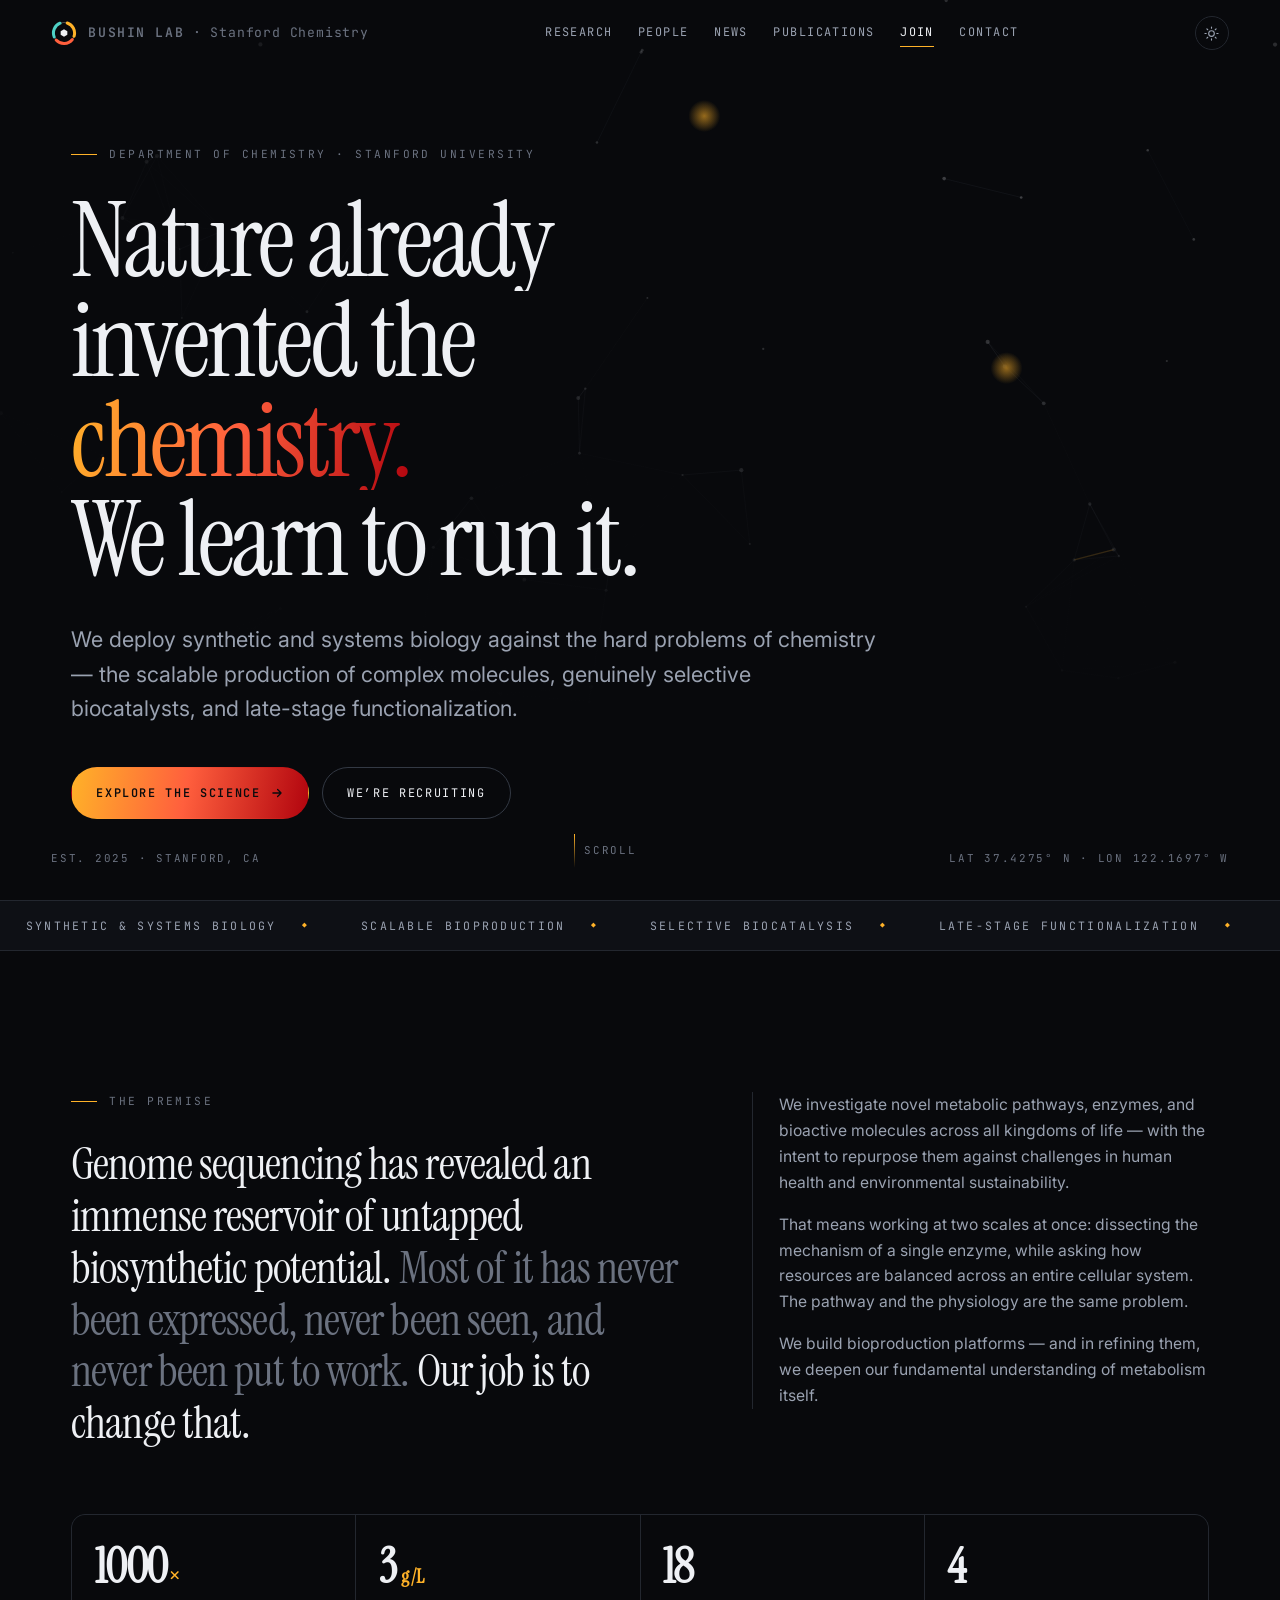
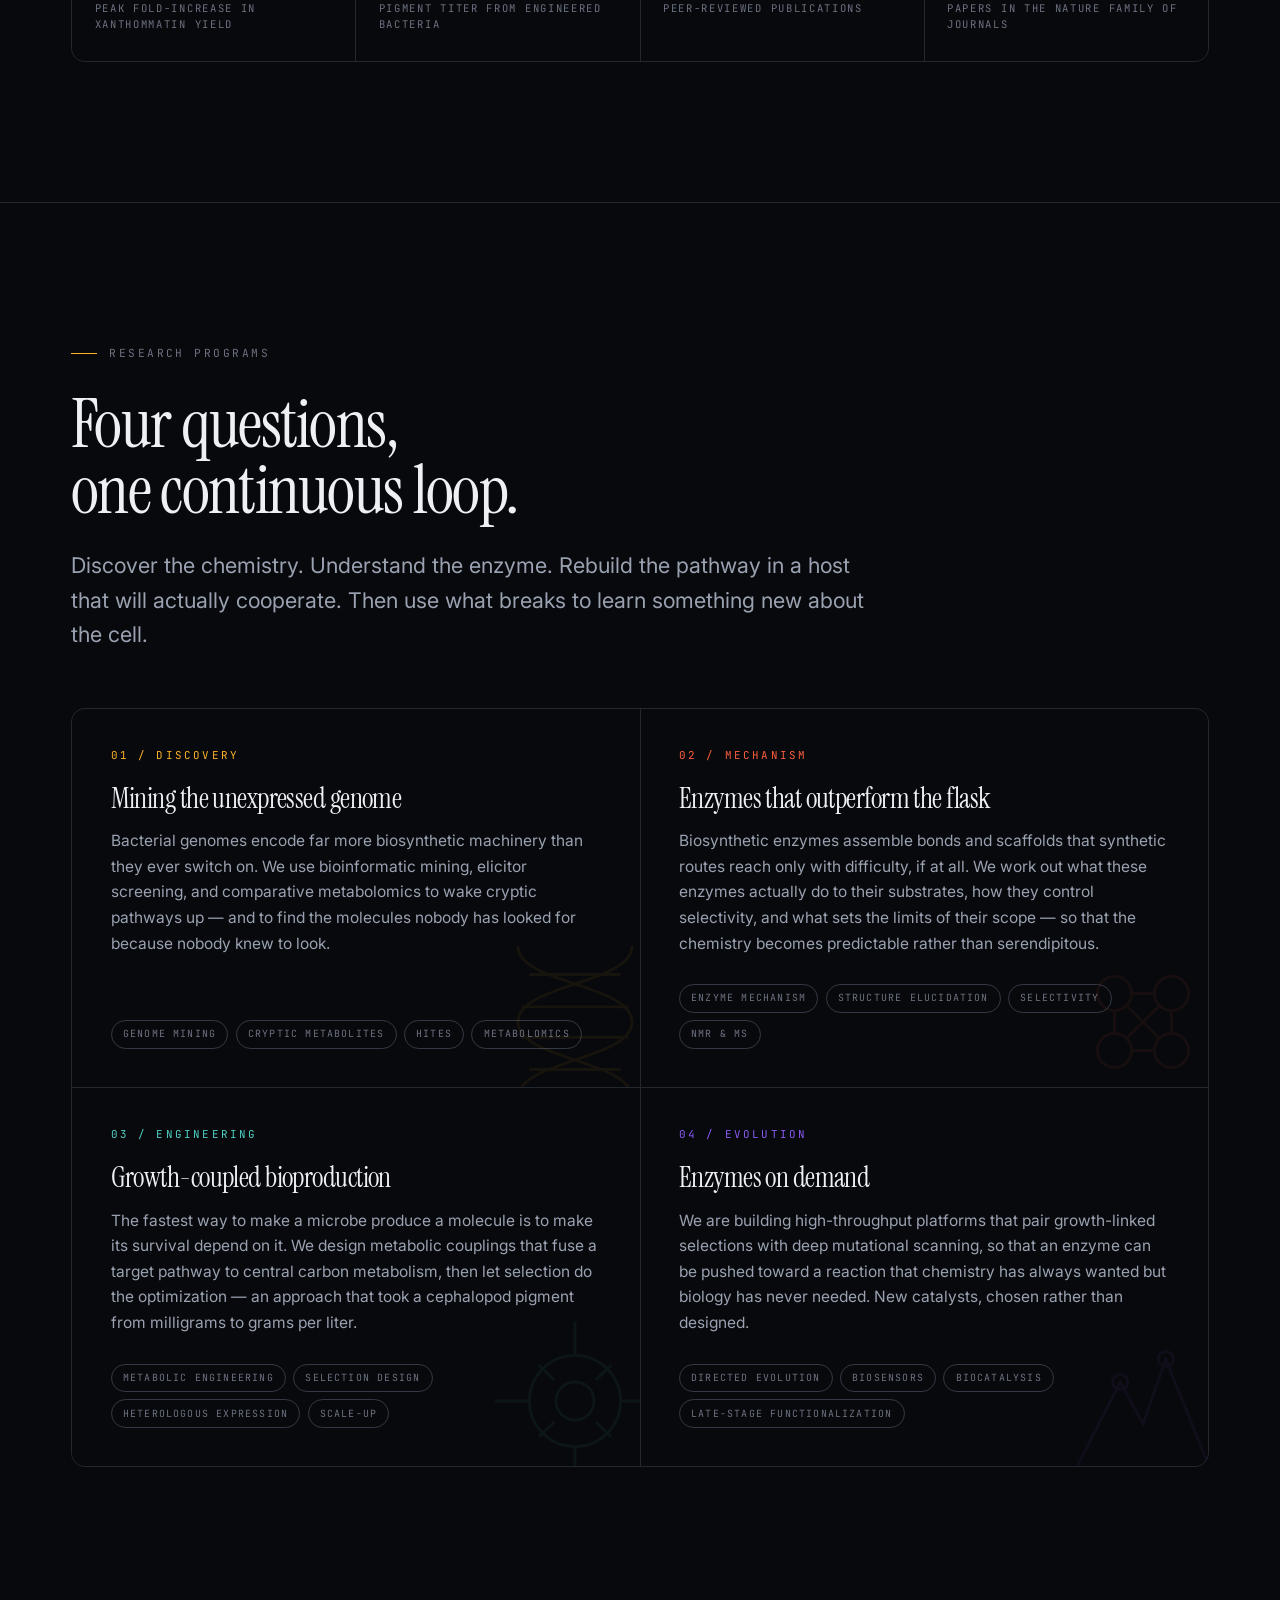
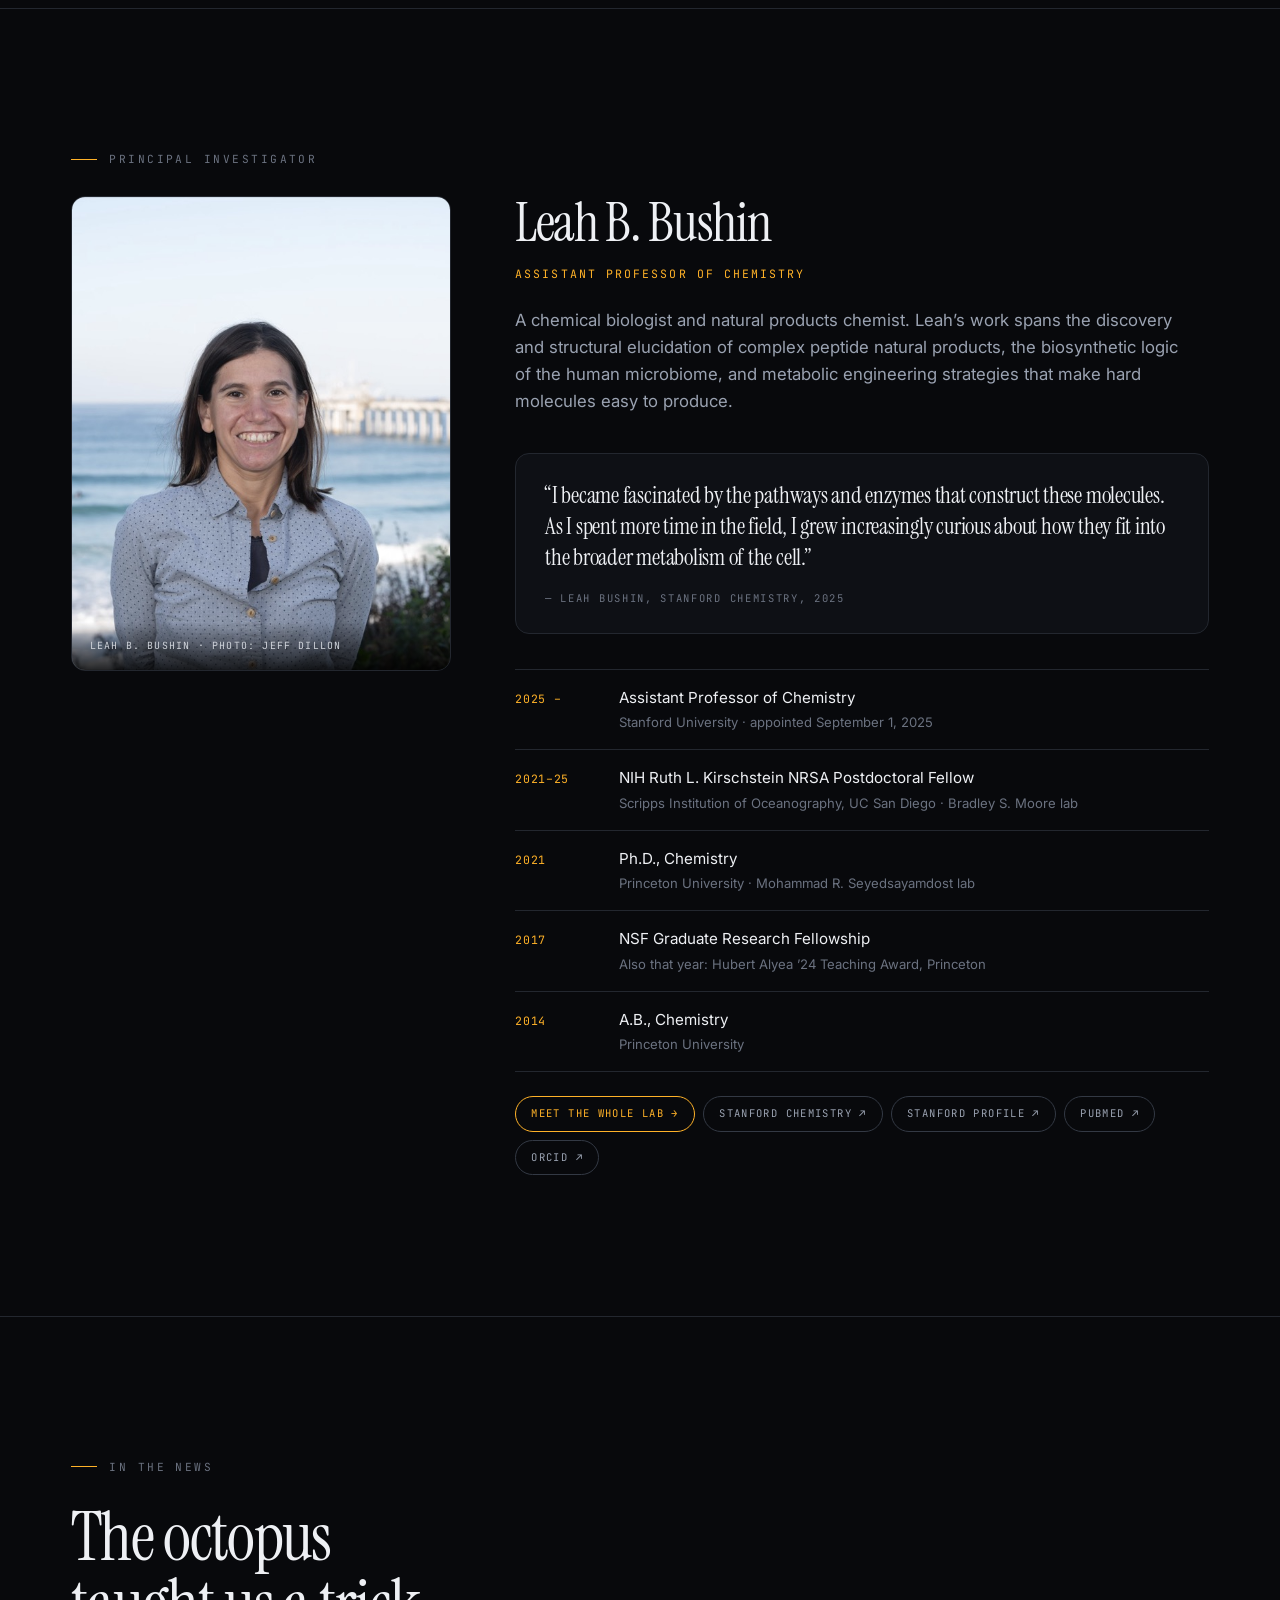
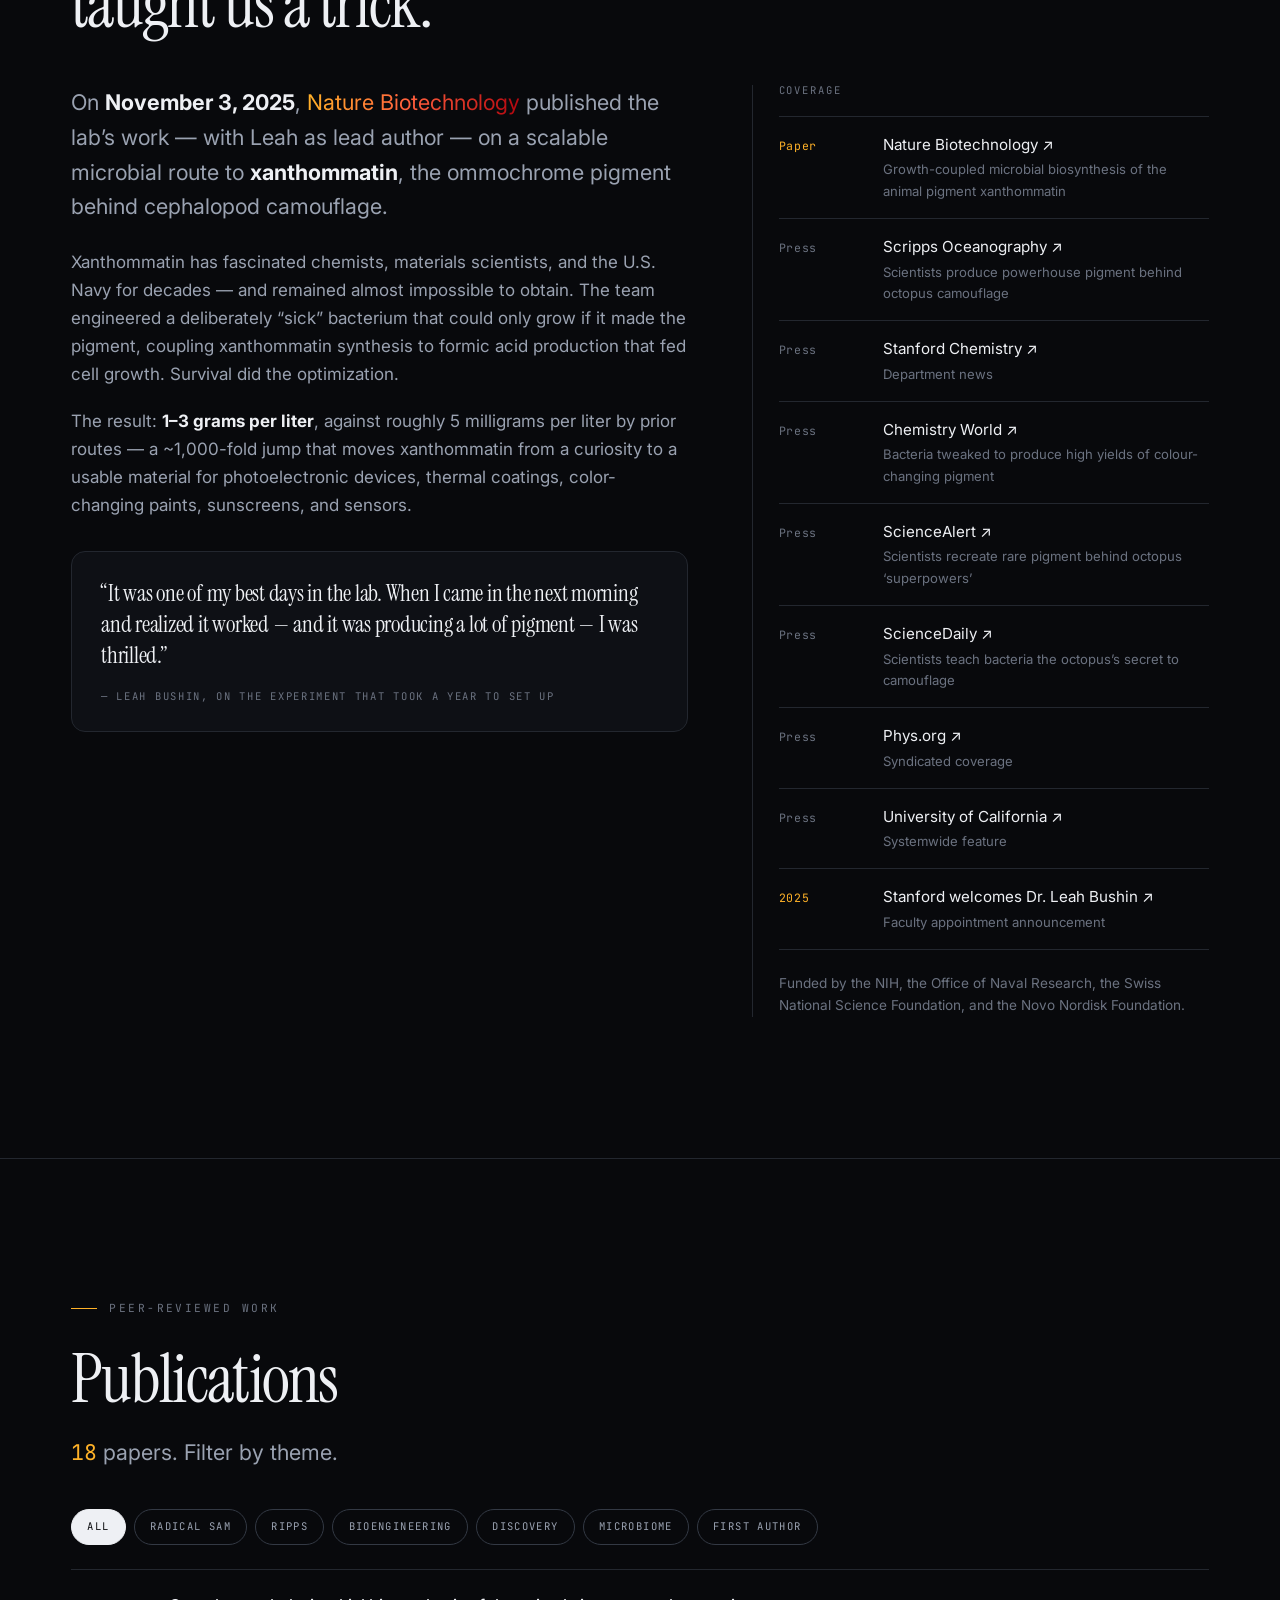
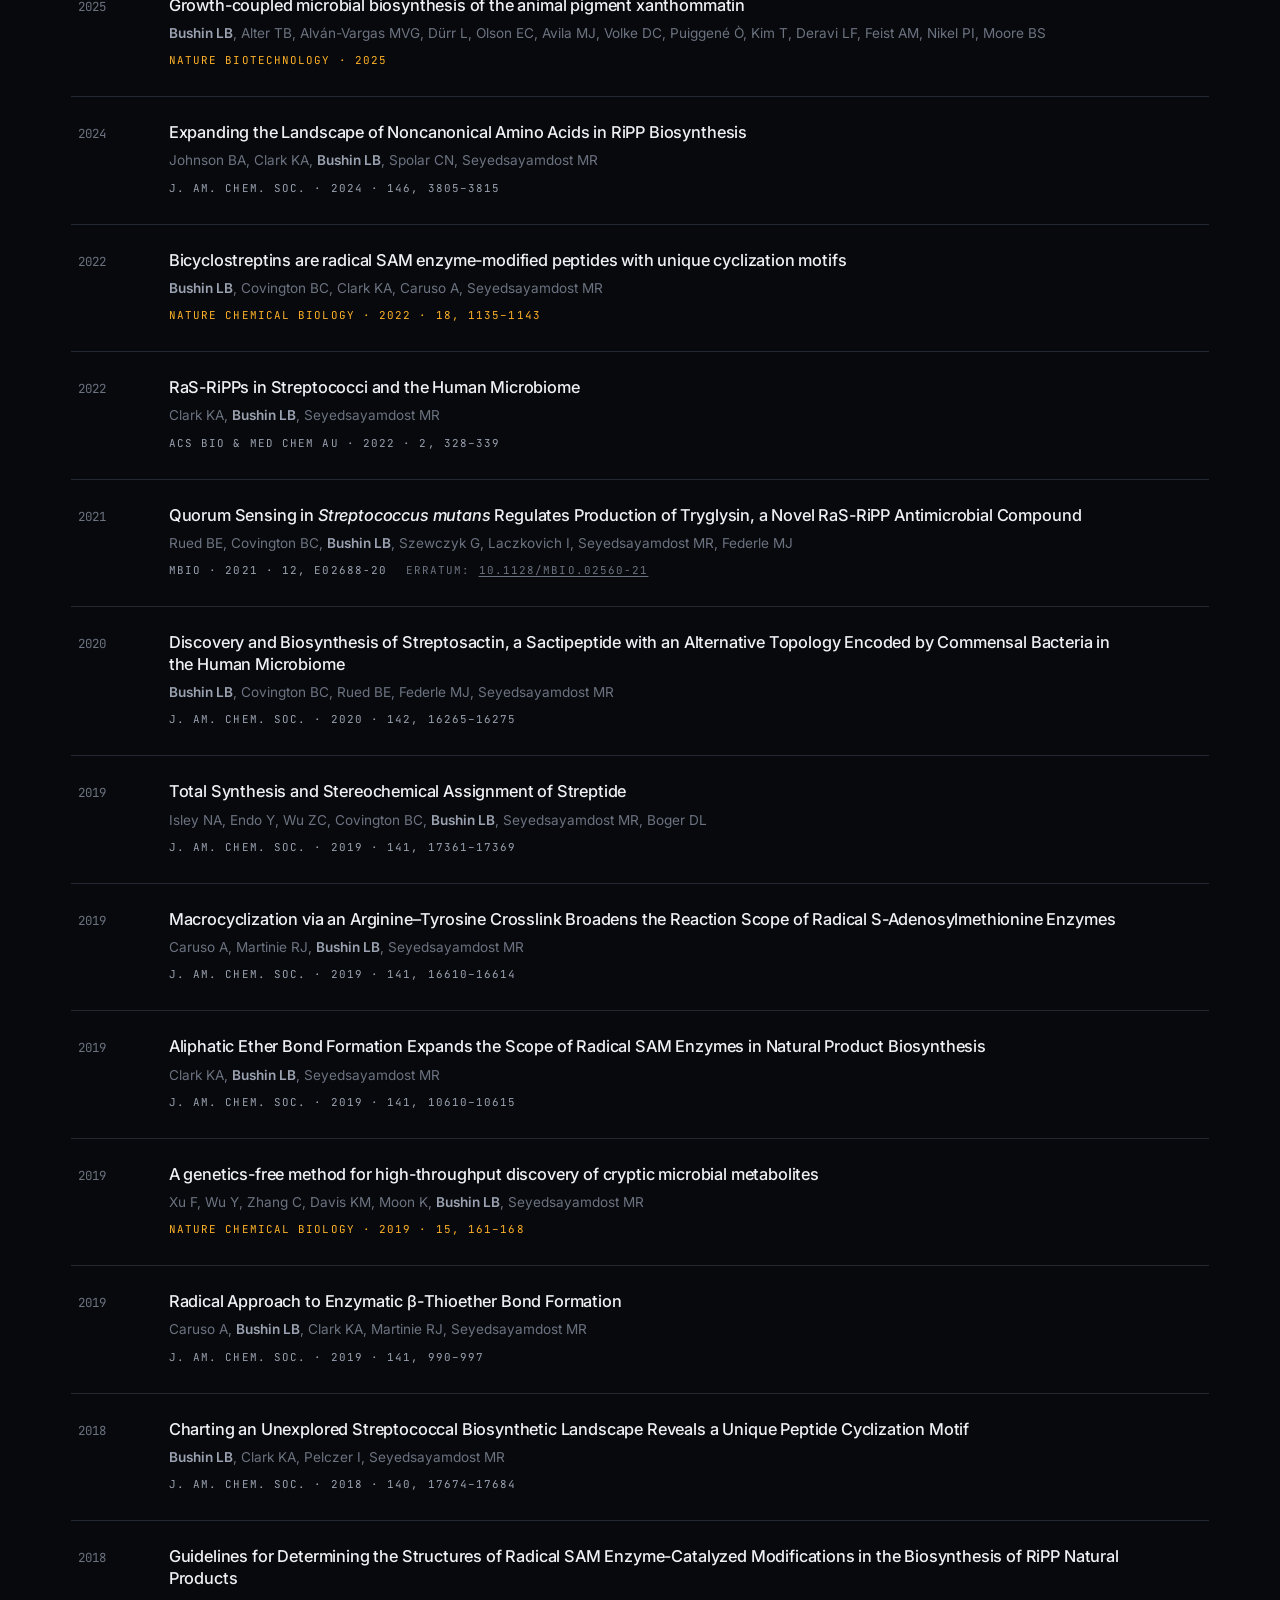
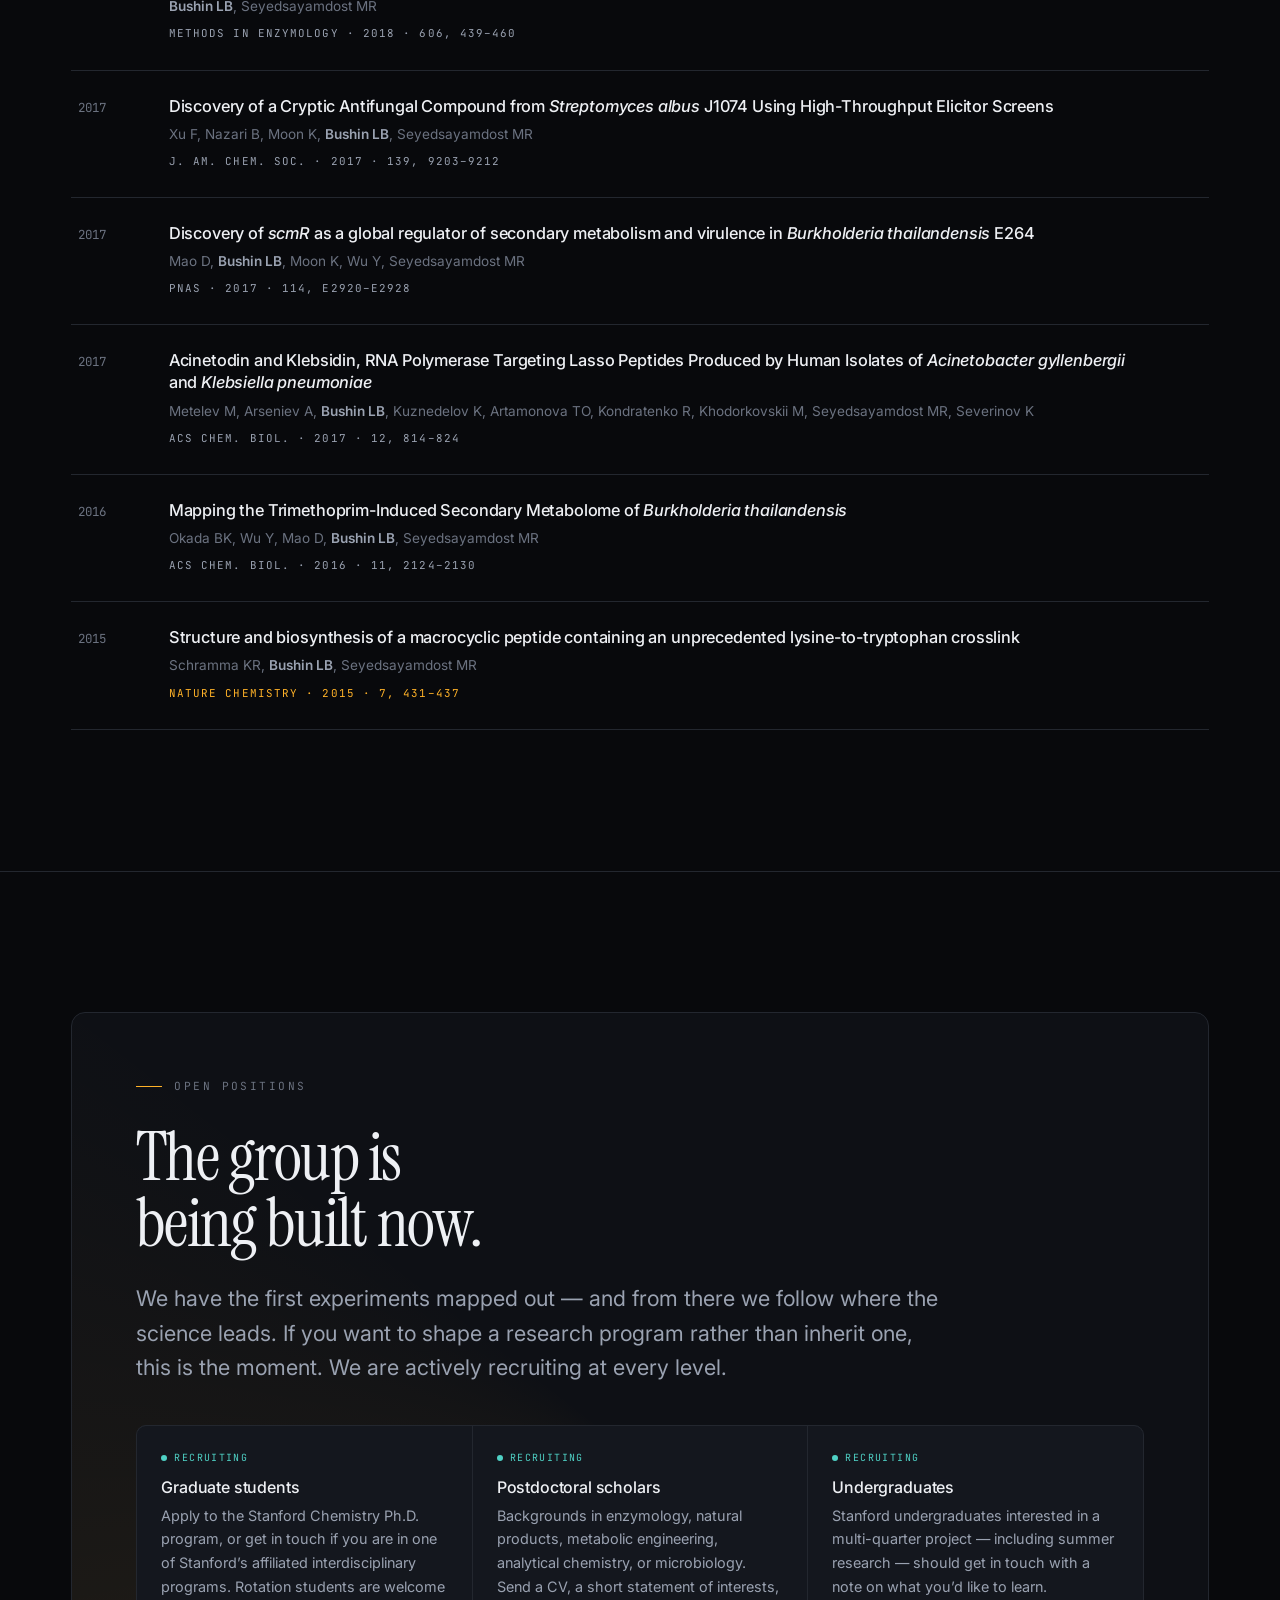
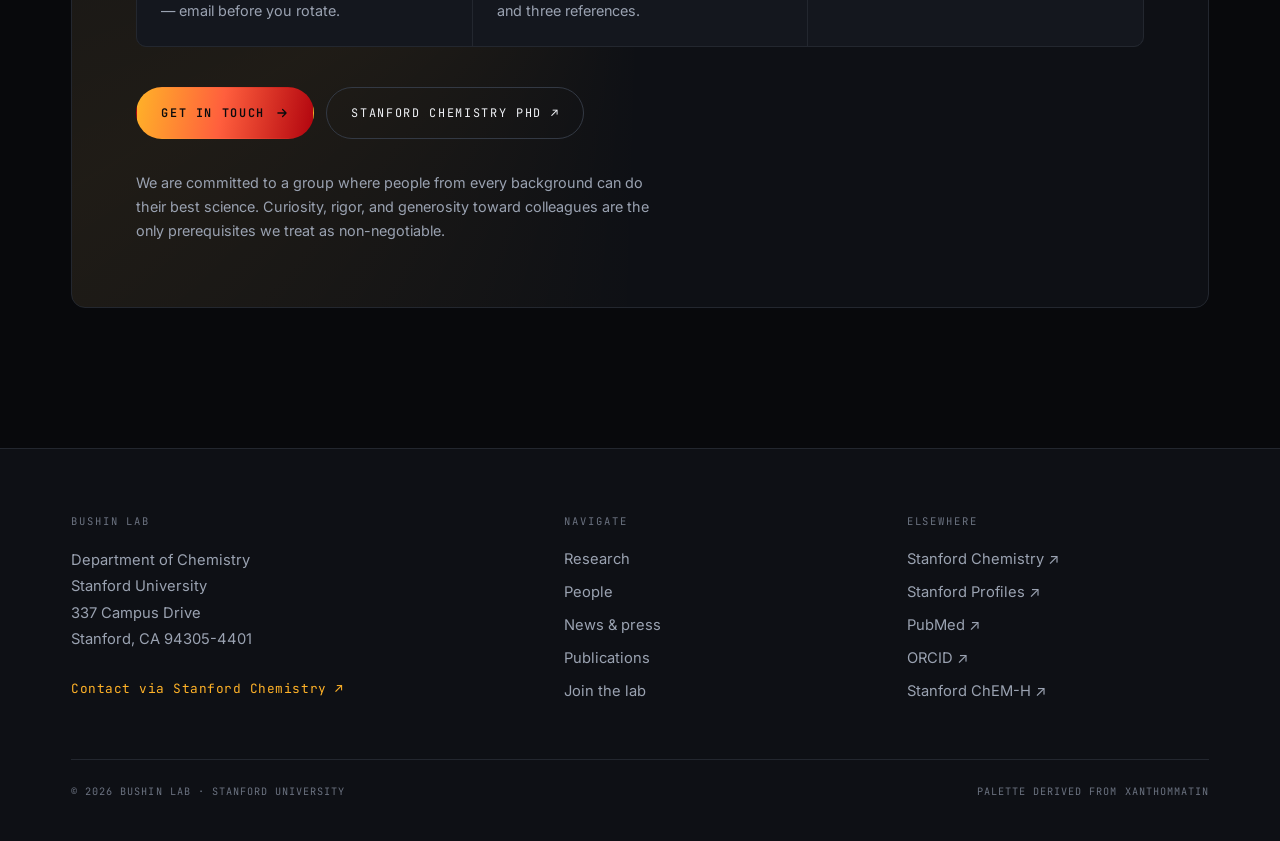
==== commit e61e093a: "Retarget site URLs at leahbushin/bushinlab-website2 The lab settled on a new repository, so the abso" ====
--- a/index.html
+++ b/index.html
@@ -8,13 +8,13 @@
 <title>Bushin Lab — Chemical Biology &amp; Biosynthesis · Stanford Chemistry</title>
 <meta name="description" content="The Bushin Lab at Stanford Chemistry deploys synthetic and systems biology against the hard problems of chemistry: scalable production of complex molecules, genuinely selective biocatalysts, and late-stage functionalization.">
 <meta name="author" content="Bushin Lab, Stanford University">
-<link rel="canonical" href="https://leahbushin.github.io/bushinlab-website/">
-<meta property="og:url" content="https://leahbushin.github.io/bushinlab-website/">
+<link rel="canonical" href="https://leahbushin.github.io/bushinlab-website2/">
+<meta property="og:url" content="https://leahbushin.github.io/bushinlab-website2/">
 
 <meta property="og:type" content="website">
 <meta property="og:title" content="Bushin Lab · Stanford Chemistry">
 <meta property="og:description" content="We deploy synthetic and systems biology against the hard problems of chemistry — scalable production, selective biocatalysts, late-stage functionalization.">
-<meta property="og:image" content="https://leahbushin.github.io/bushinlab-website/assets/img/leah-bushin.jpg">
+<meta property="og:image" content="https://leahbushin.github.io/bushinlab-website2/assets/img/leah-bushin.jpg">
 <meta name="twitter:card" content="summary_large_image">
 
 <link rel="icon" href="data:image/svg+xml,%3Csvg%20xmlns='http://www.w3.org/2000/svg'%20viewBox='0%200%2032%2032'%20fill='none'%3E%3Cpath%20d='M20.02%203.64%20A13.0%2013.0%200%200%201%2028.36%2020.02'%20stroke='%23ffb228'%20stroke-width='3.6'%20stroke-linecap='round'/%3E%3Cpath%20d='M26.24%2024.00%20A13.0%2013.0%200%200%201%206.34%2024.70'%20stroke='%23ff5f3d'%20stroke-width='3.6'%20stroke-linecap='round'/%3E%3Cpath%20d='M3.95%2020.87%20A13.0%2013.0%200%200%201%2011.13%203.95'%20stroke='%234fd1c5'%20stroke-width='3.6'%20stroke-linecap='round'/%3E%3Cpath%20d='M16%2011.4l4.1%202.3v4.6L16%2020.6l-4.1-2.3v-4.6z'%20fill='%23b1040e'/%3E%3C/svg%3E">
@@ -32,7 +32,7 @@
   "name": "Bushin Lab",
   "parentOrganization": { "@type": "CollegeOrUniversity", "name": "Stanford University" },
   "department": "Department of Chemistry",
-  "url": "https://leahbushin.github.io/bushinlab-website/",
+  "url": "https://leahbushin.github.io/bushinlab-website2/",
   "employee": {
     "@type": "Person",
     "name": "Leah B. Bushin",
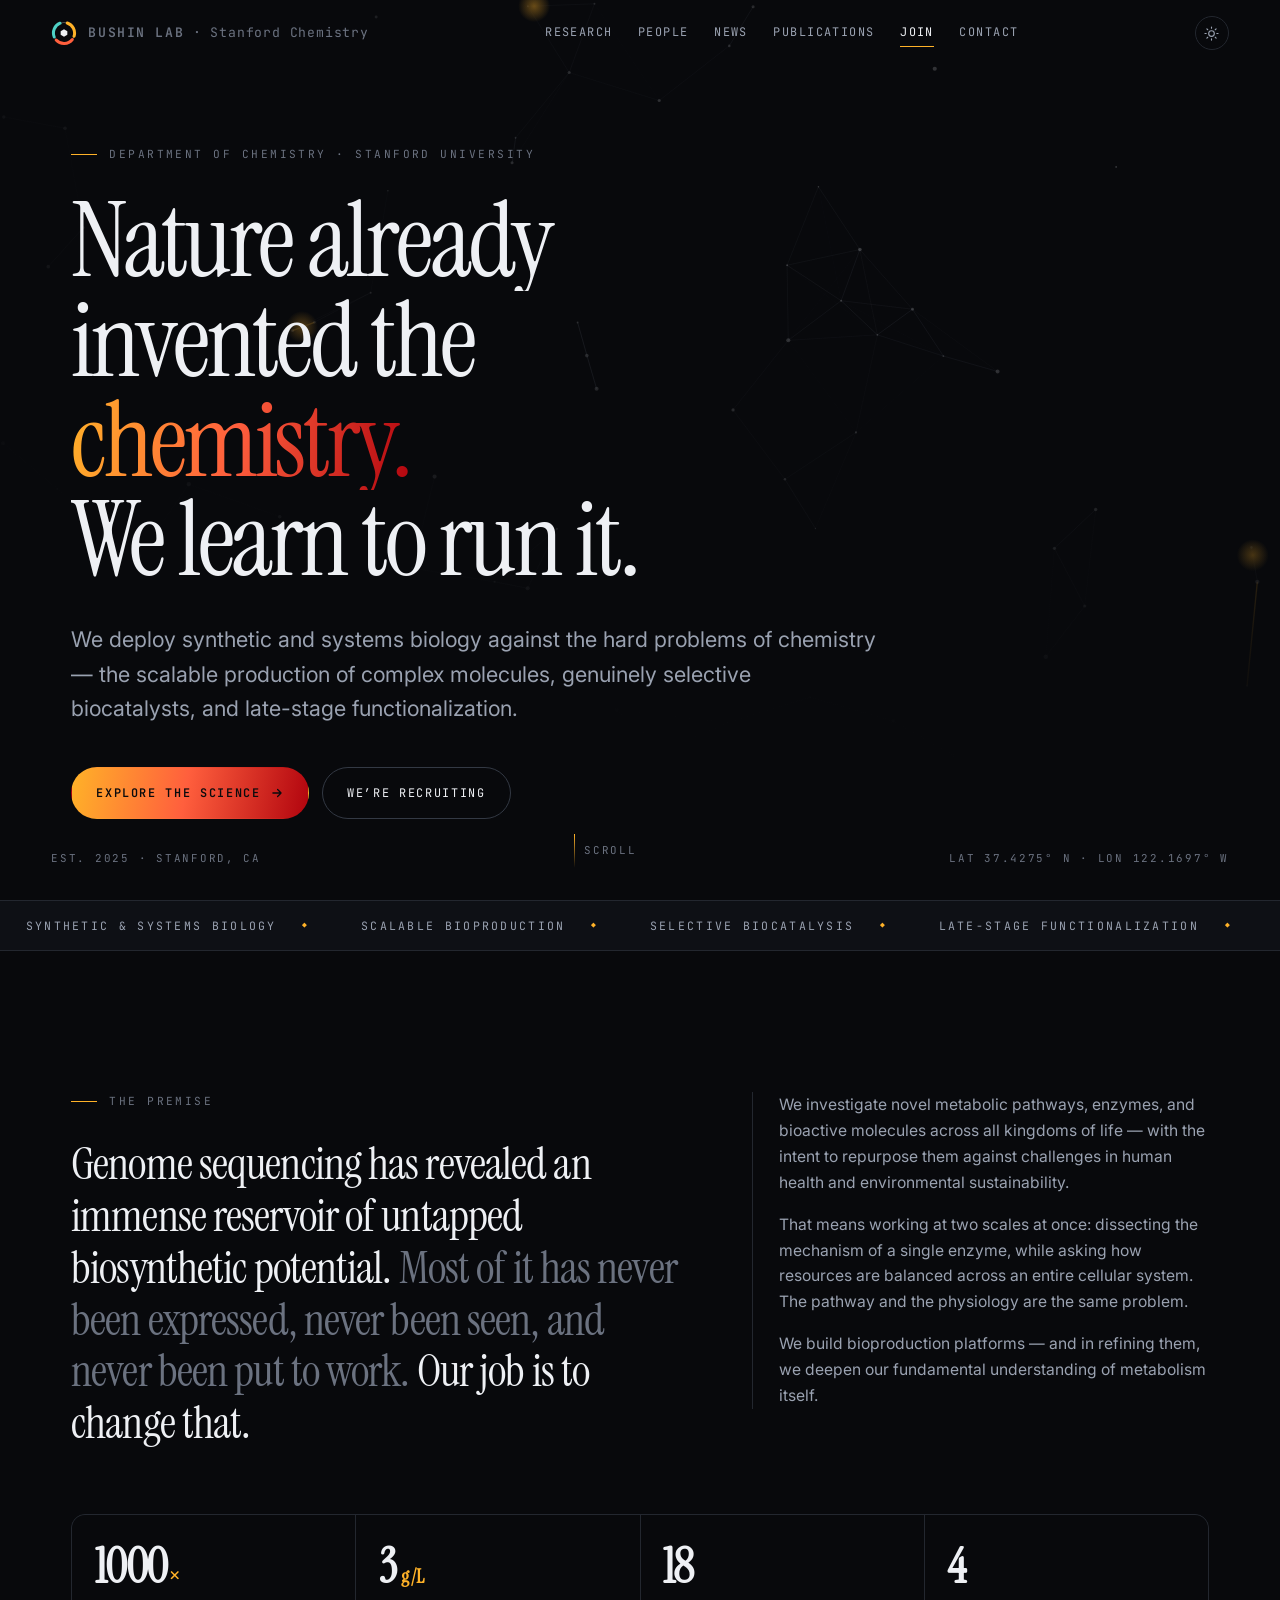
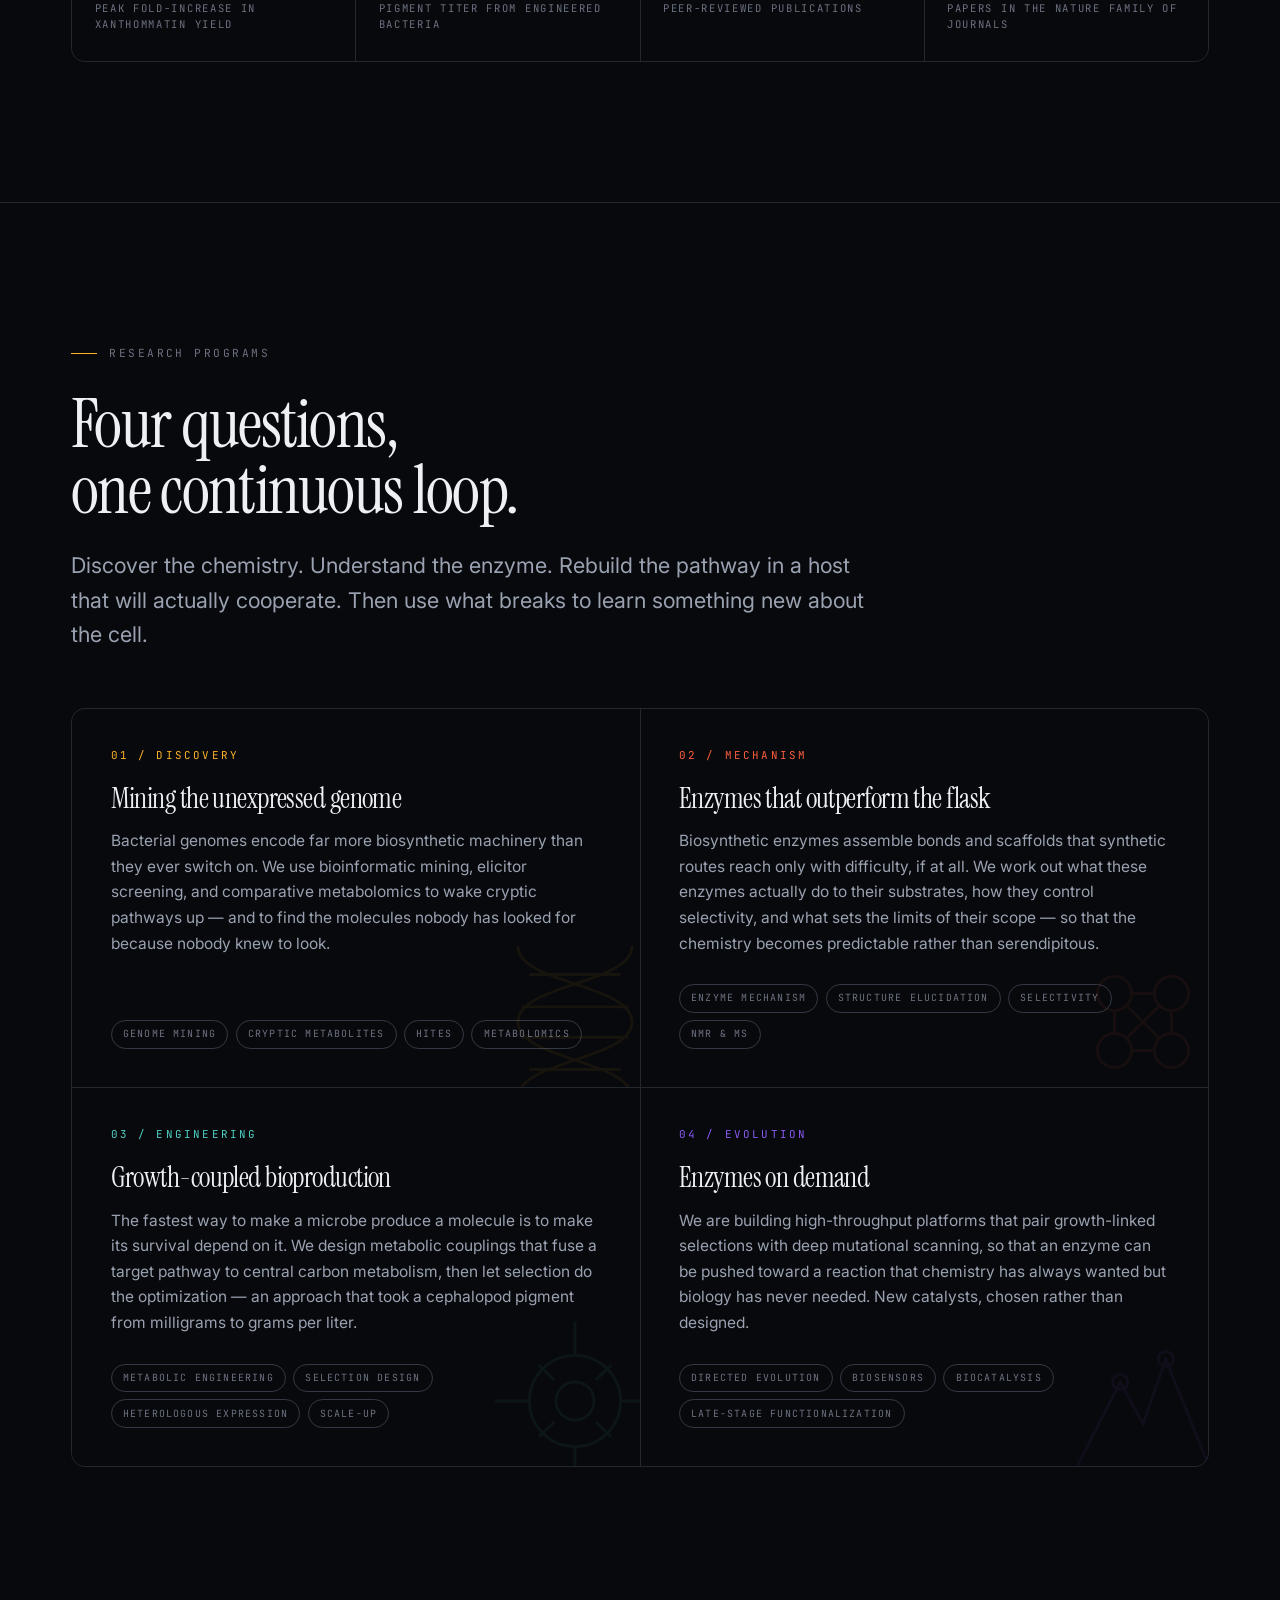
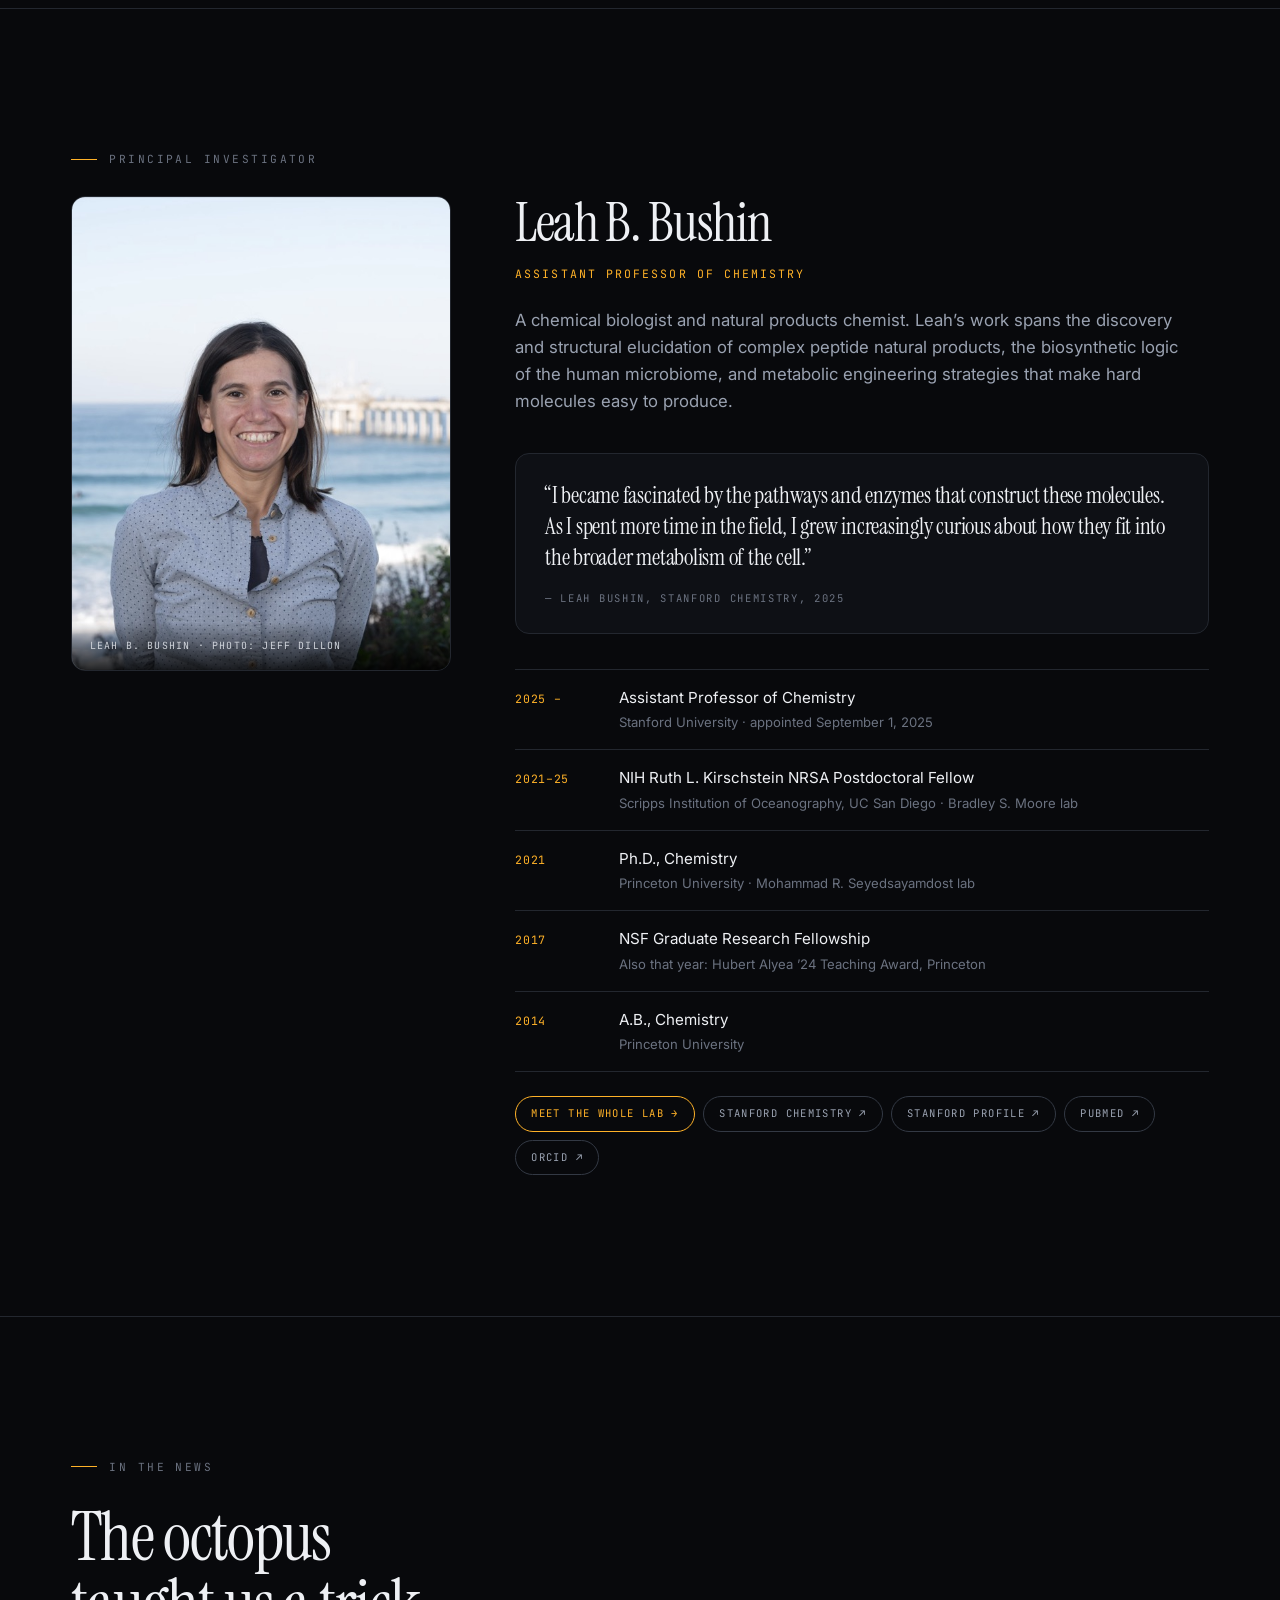
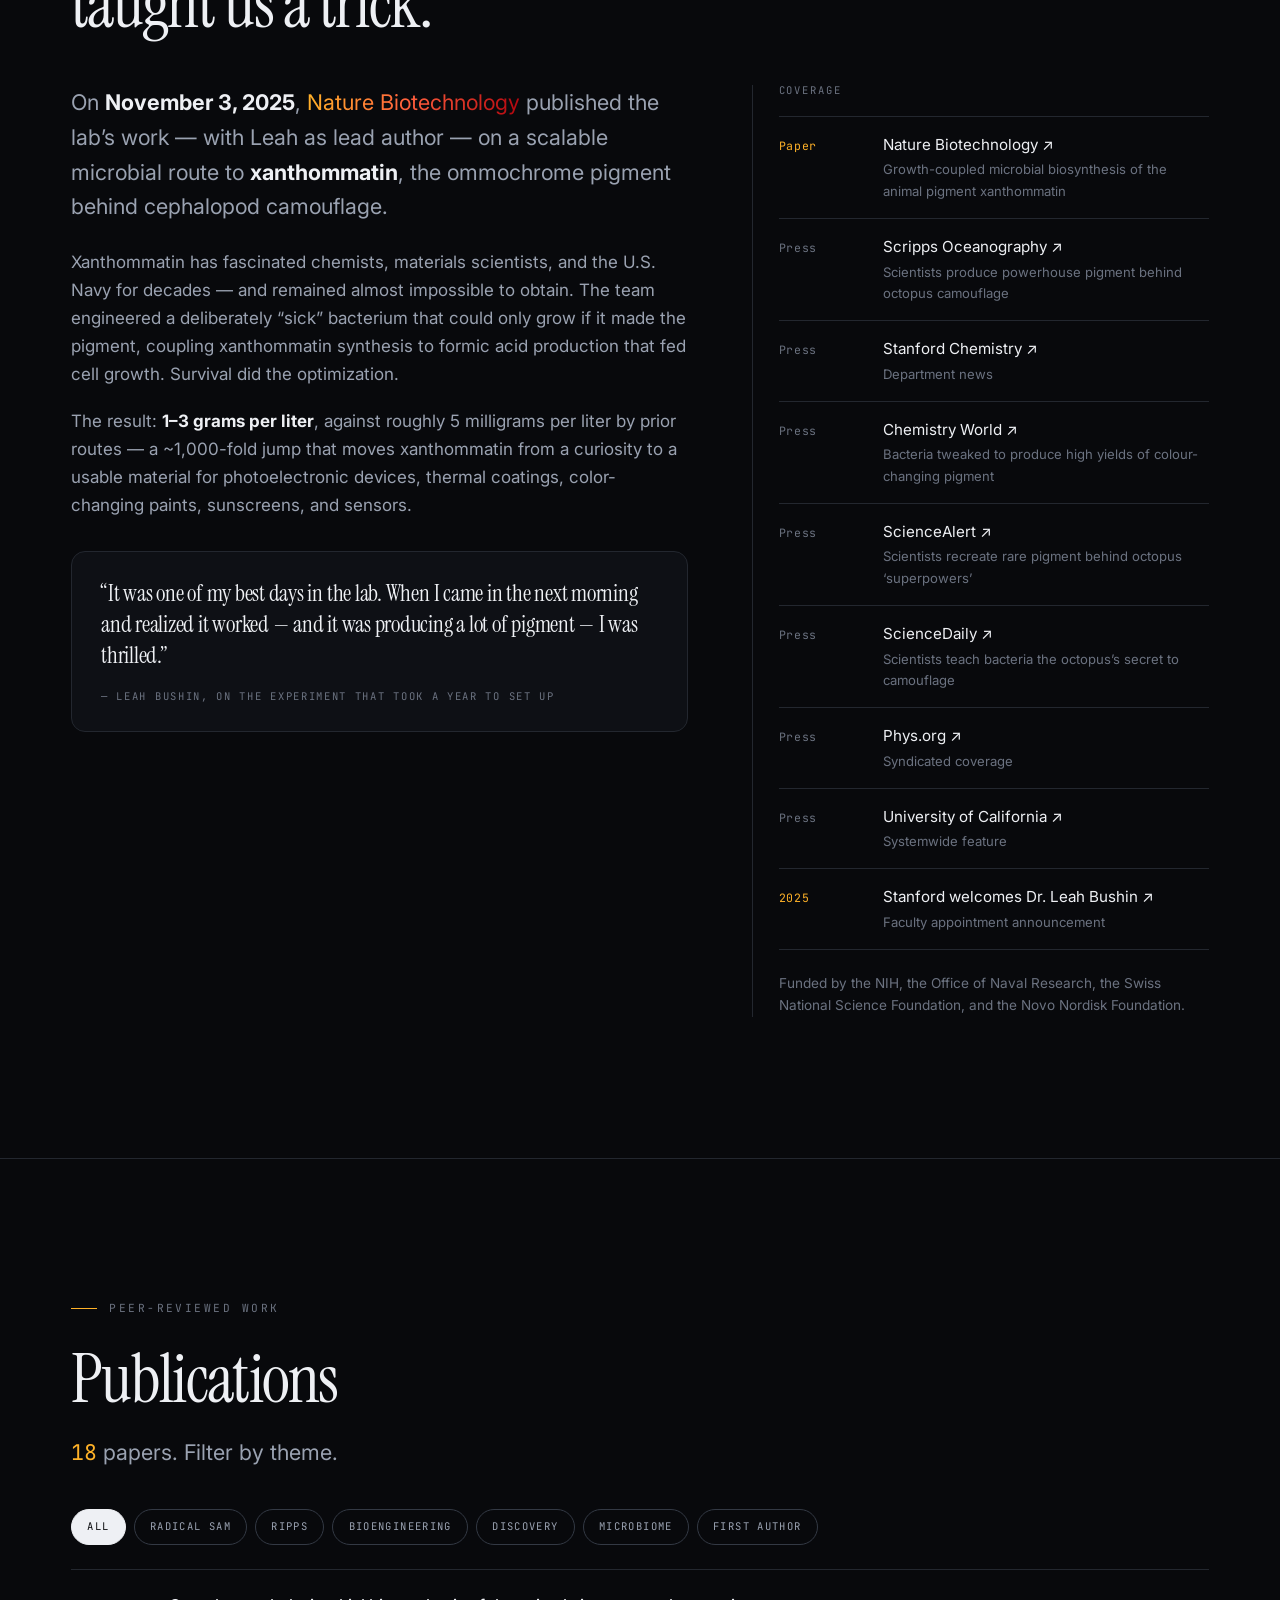
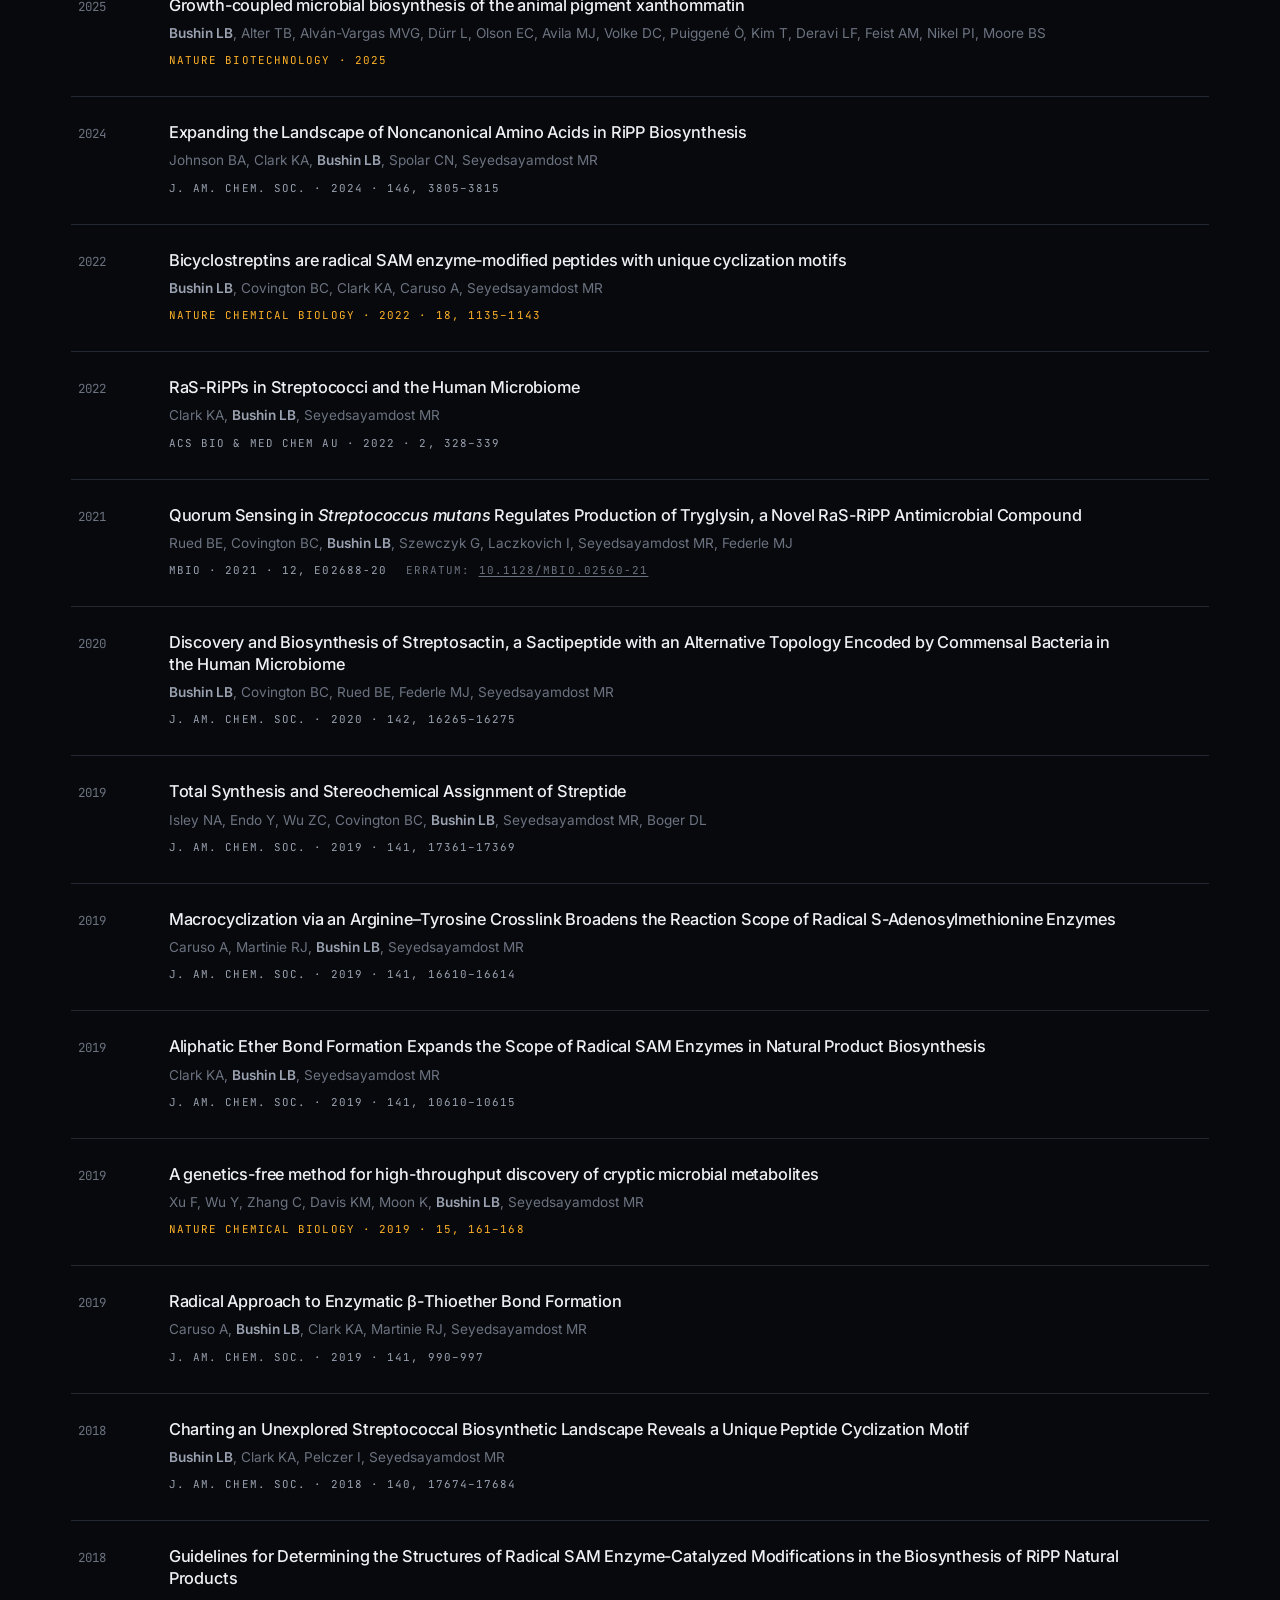
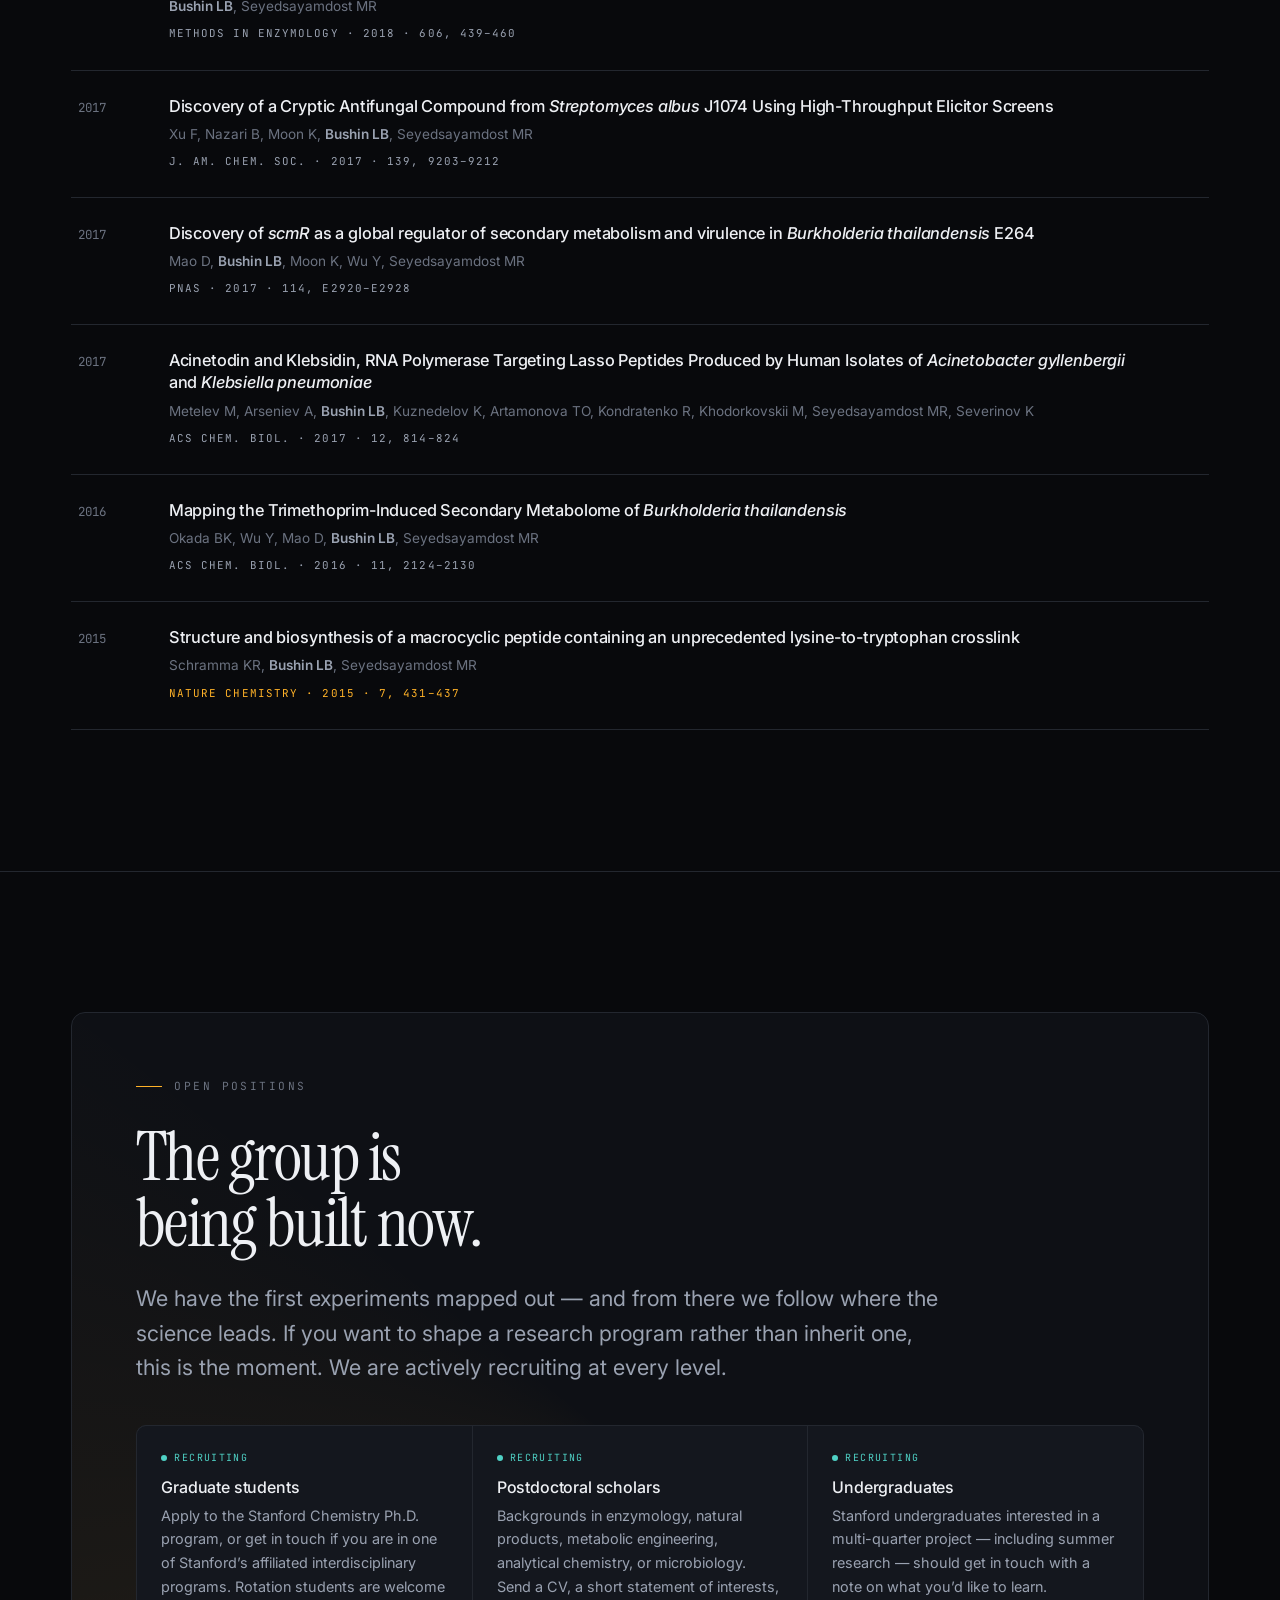
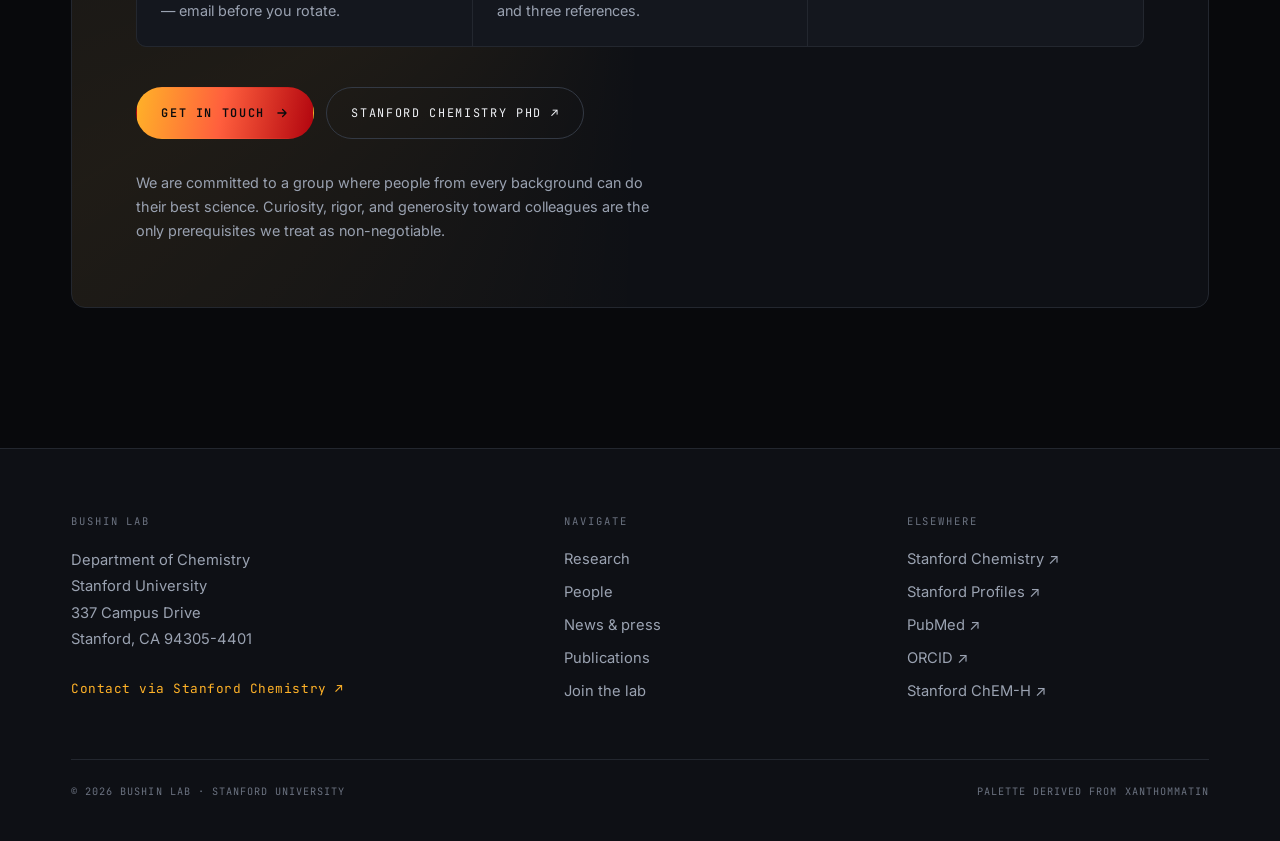
==== commit e6a6740c: "Retarget site URLs at leahbushin/bushin-lab-website Co-Authored-By: Claude Opus 5 <noreply@anthropic" ====
--- a/index.html
+++ b/index.html
@@ -8,13 +8,13 @@
 <title>Bushin Lab — Chemical Biology &amp; Biosynthesis · Stanford Chemistry</title>
 <meta name="description" content="The Bushin Lab at Stanford Chemistry deploys synthetic and systems biology against the hard problems of chemistry: scalable production of complex molecules, genuinely selective biocatalysts, and late-stage functionalization.">
 <meta name="author" content="Bushin Lab, Stanford University">
-<link rel="canonical" href="https://leahbushin.github.io/bushinlab-website2/">
-<meta property="og:url" content="https://leahbushin.github.io/bushinlab-website2/">
+<link rel="canonical" href="https://leahbushin.github.io/bushin-lab-website/">
+<meta property="og:url" content="https://leahbushin.github.io/bushin-lab-website/">
 
 <meta property="og:type" content="website">
 <meta property="og:title" content="Bushin Lab · Stanford Chemistry">
 <meta property="og:description" content="We deploy synthetic and systems biology against the hard problems of chemistry — scalable production, selective biocatalysts, late-stage functionalization.">
-<meta property="og:image" content="https://leahbushin.github.io/bushinlab-website2/assets/img/leah-bushin.jpg">
+<meta property="og:image" content="https://leahbushin.github.io/bushin-lab-website/assets/img/leah-bushin.jpg">
 <meta name="twitter:card" content="summary_large_image">
 
 <link rel="icon" href="data:image/svg+xml,%3Csvg%20xmlns='http://www.w3.org/2000/svg'%20viewBox='0%200%2032%2032'%20fill='none'%3E%3Cpath%20d='M20.02%203.64%20A13.0%2013.0%200%200%201%2028.36%2020.02'%20stroke='%23ffb228'%20stroke-width='3.6'%20stroke-linecap='round'/%3E%3Cpath%20d='M26.24%2024.00%20A13.0%2013.0%200%200%201%206.34%2024.70'%20stroke='%23ff5f3d'%20stroke-width='3.6'%20stroke-linecap='round'/%3E%3Cpath%20d='M3.95%2020.87%20A13.0%2013.0%200%200%201%2011.13%203.95'%20stroke='%234fd1c5'%20stroke-width='3.6'%20stroke-linecap='round'/%3E%3Cpath%20d='M16%2011.4l4.1%202.3v4.6L16%2020.6l-4.1-2.3v-4.6z'%20fill='%23b1040e'/%3E%3C/svg%3E">
@@ -32,7 +32,7 @@
   "name": "Bushin Lab",
   "parentOrganization": { "@type": "CollegeOrUniversity", "name": "Stanford University" },
   "department": "Department of Chemistry",
-  "url": "https://leahbushin.github.io/bushinlab-website2/",
+  "url": "https://leahbushin.github.io/bushin-lab-website/",
   "employee": {
     "@type": "Person",
     "name": "Leah B. Bushin",
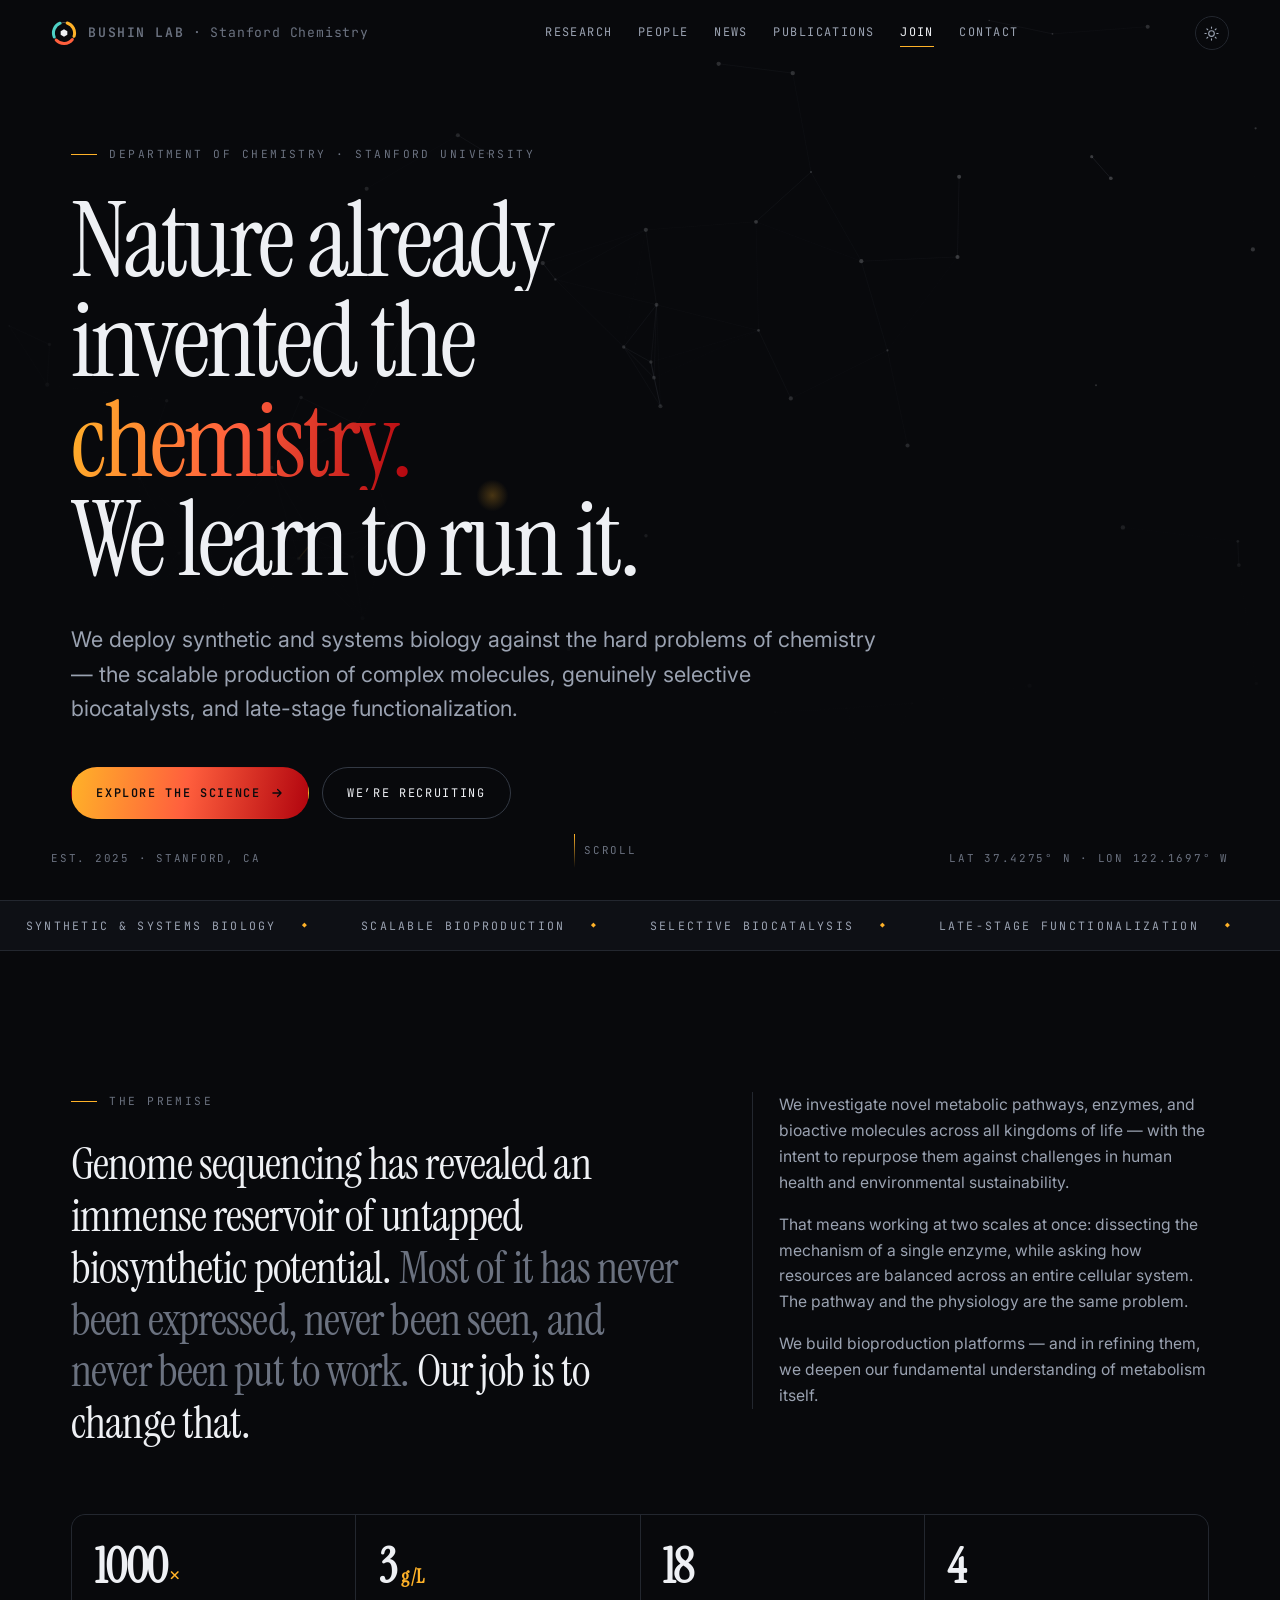
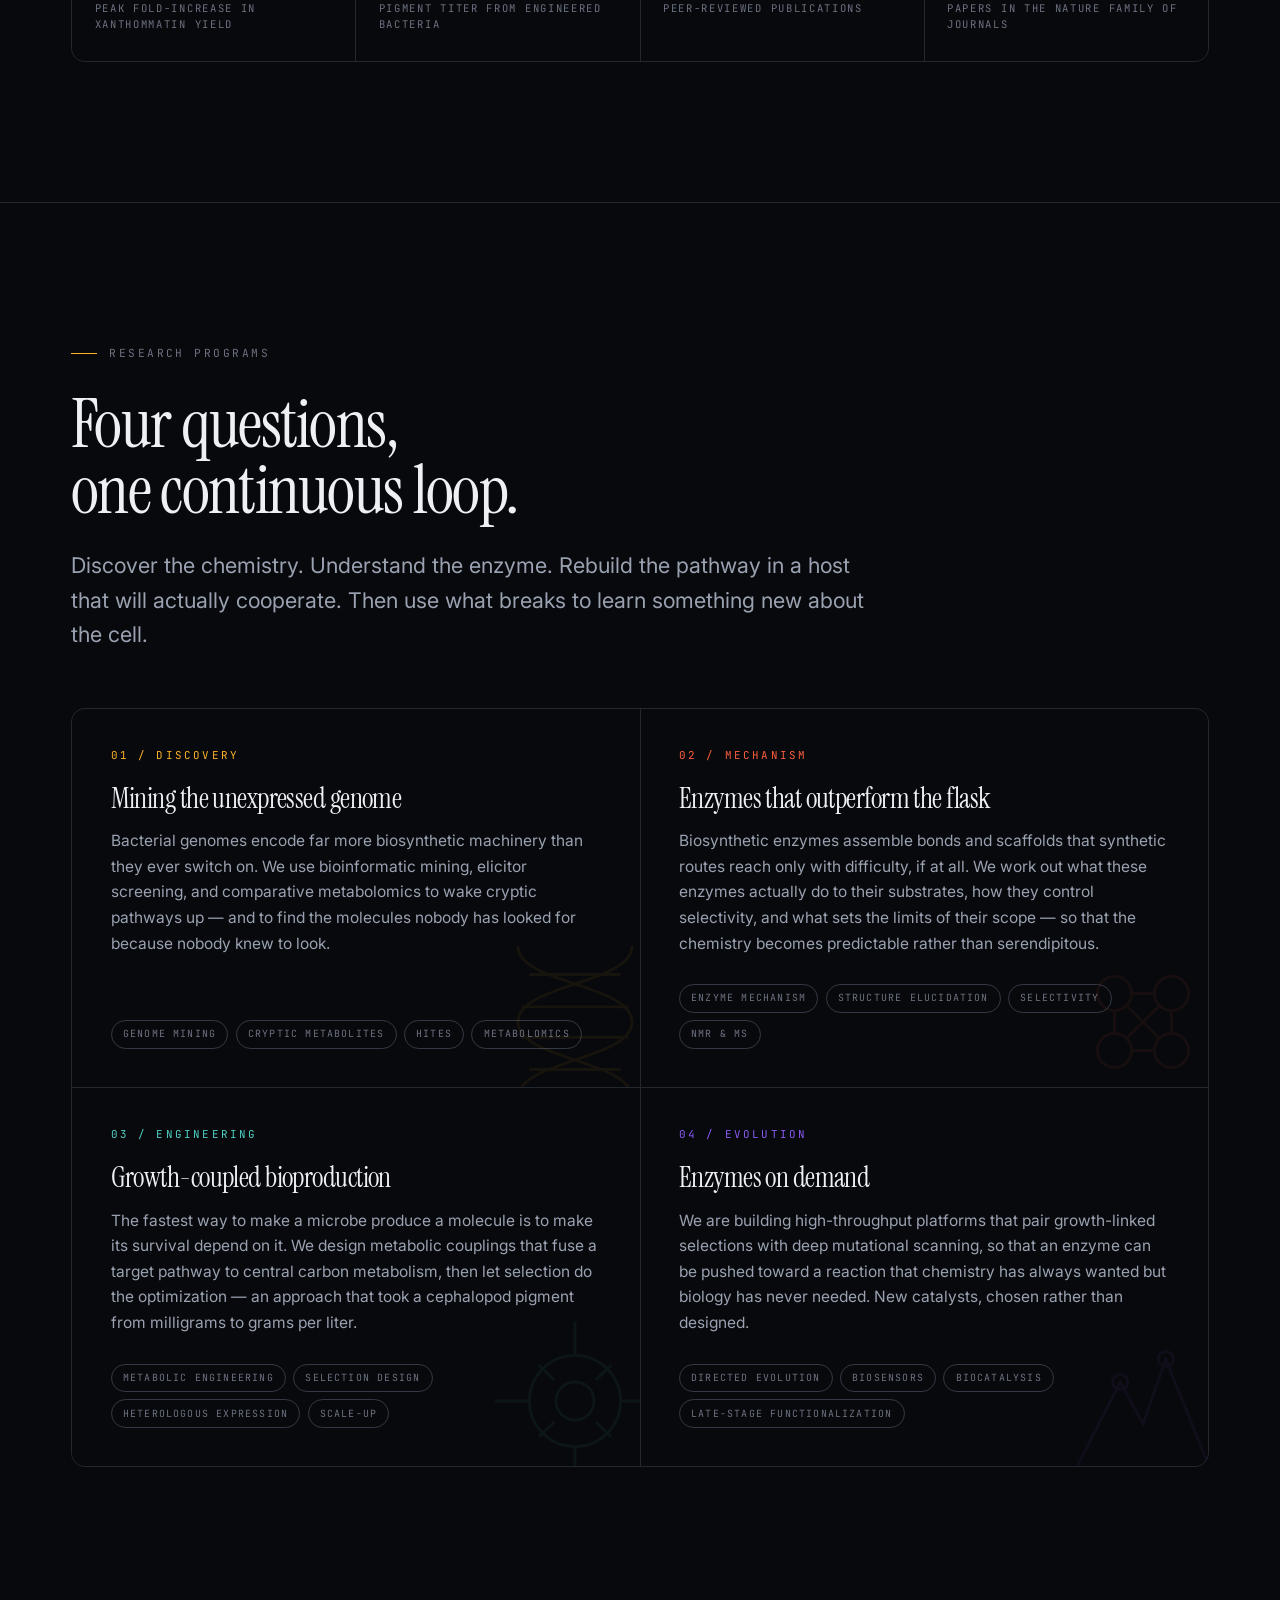
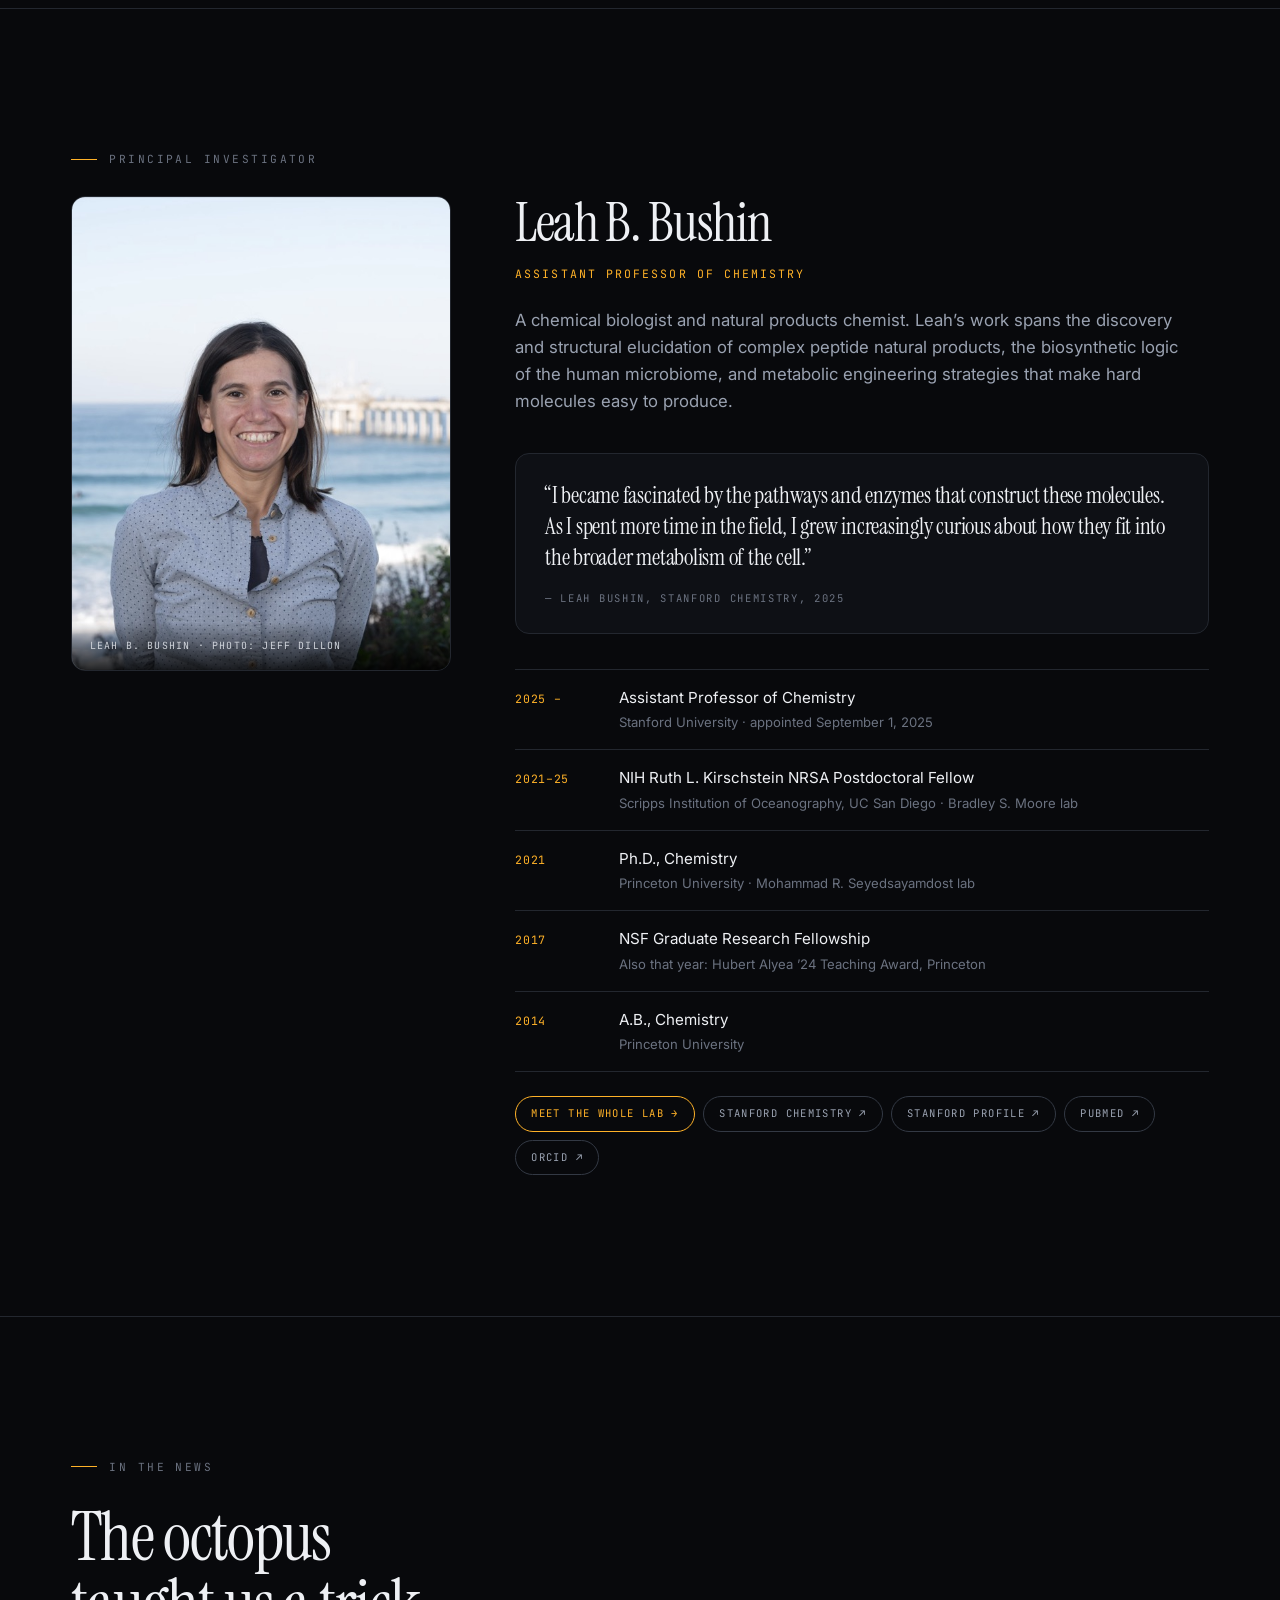
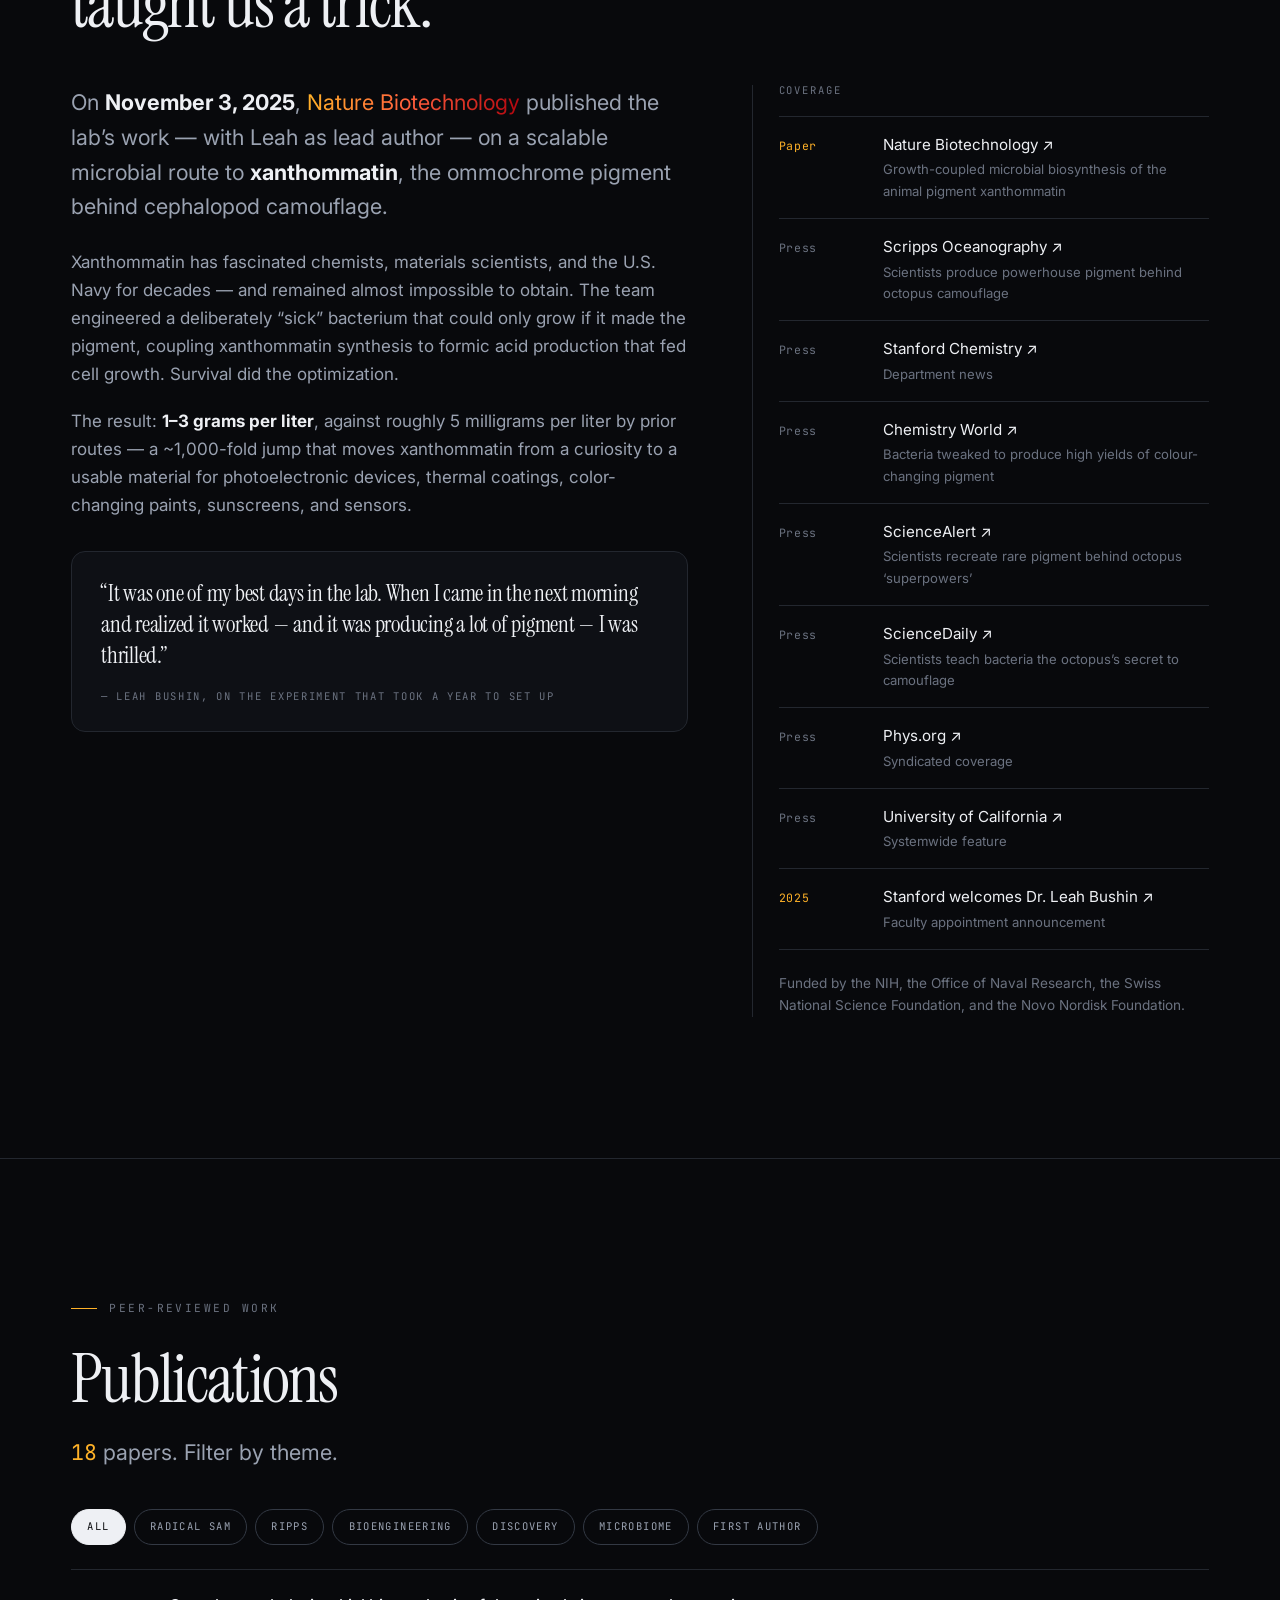
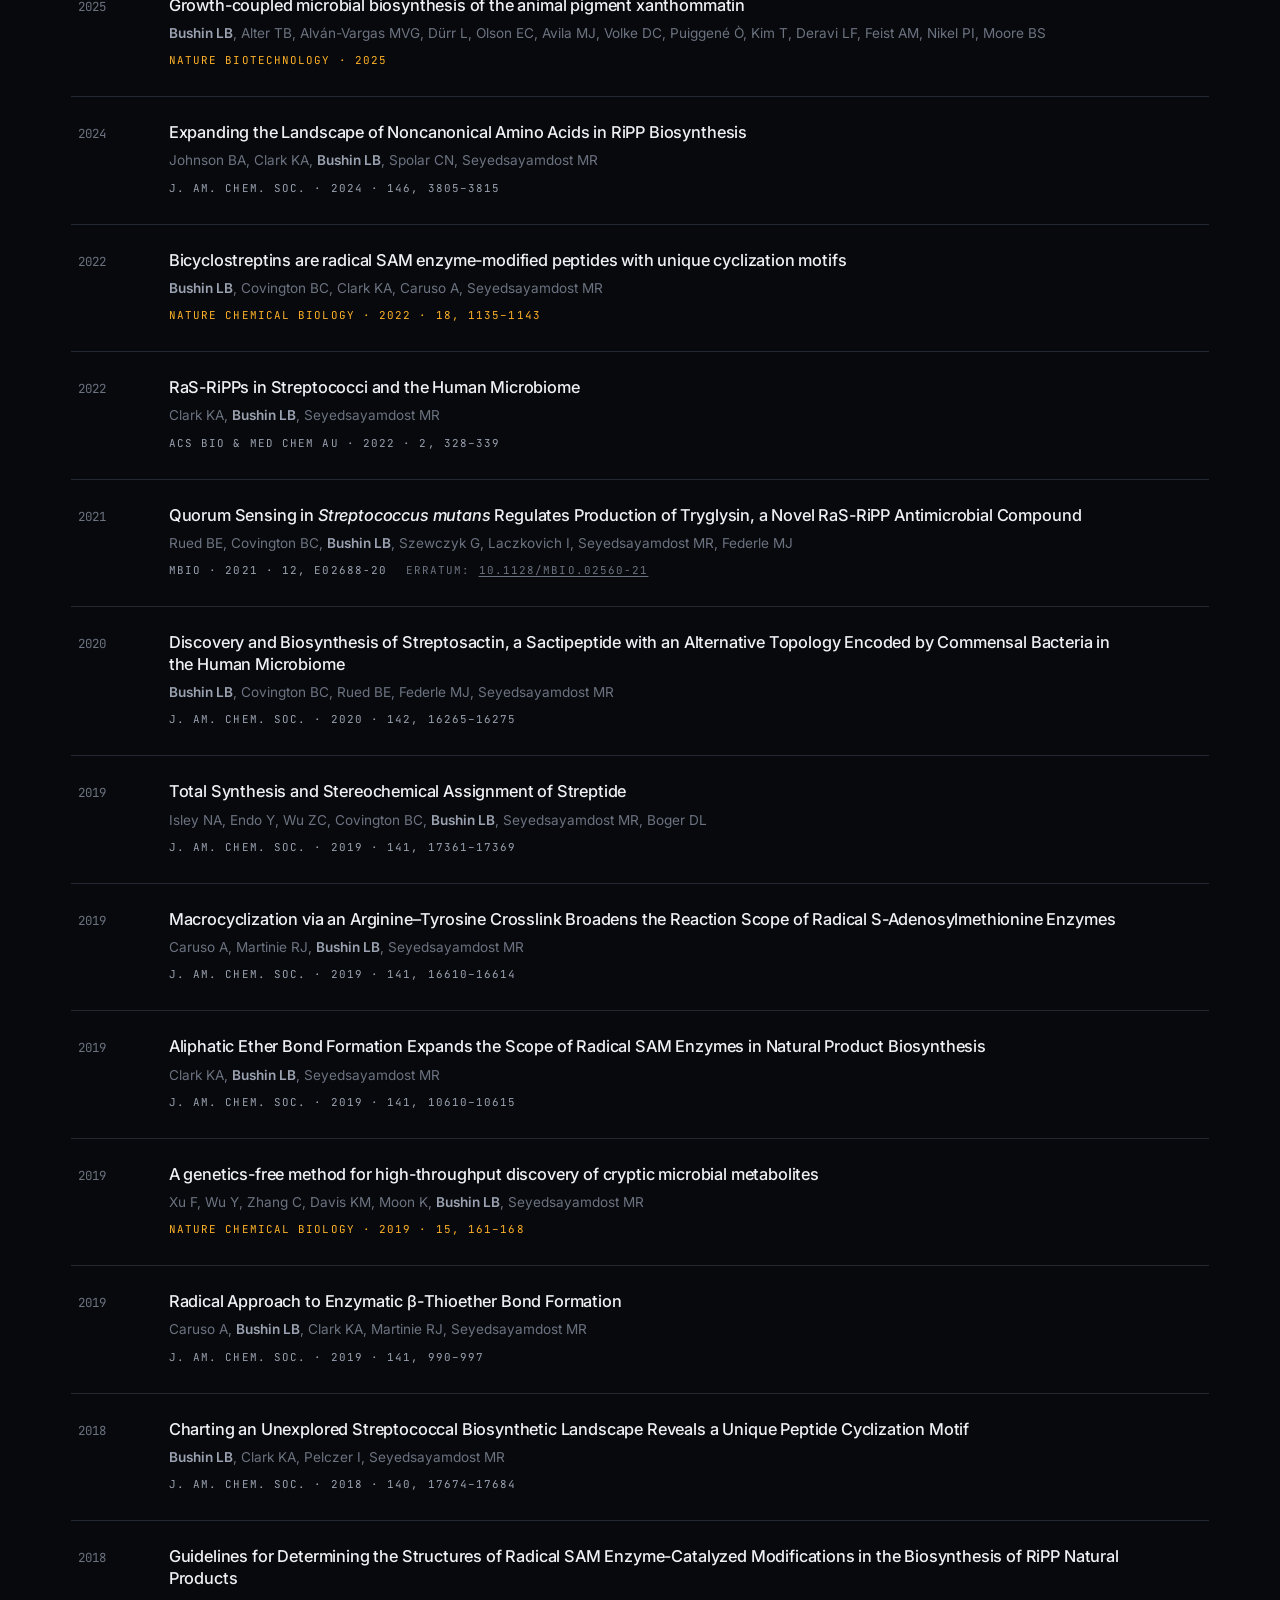
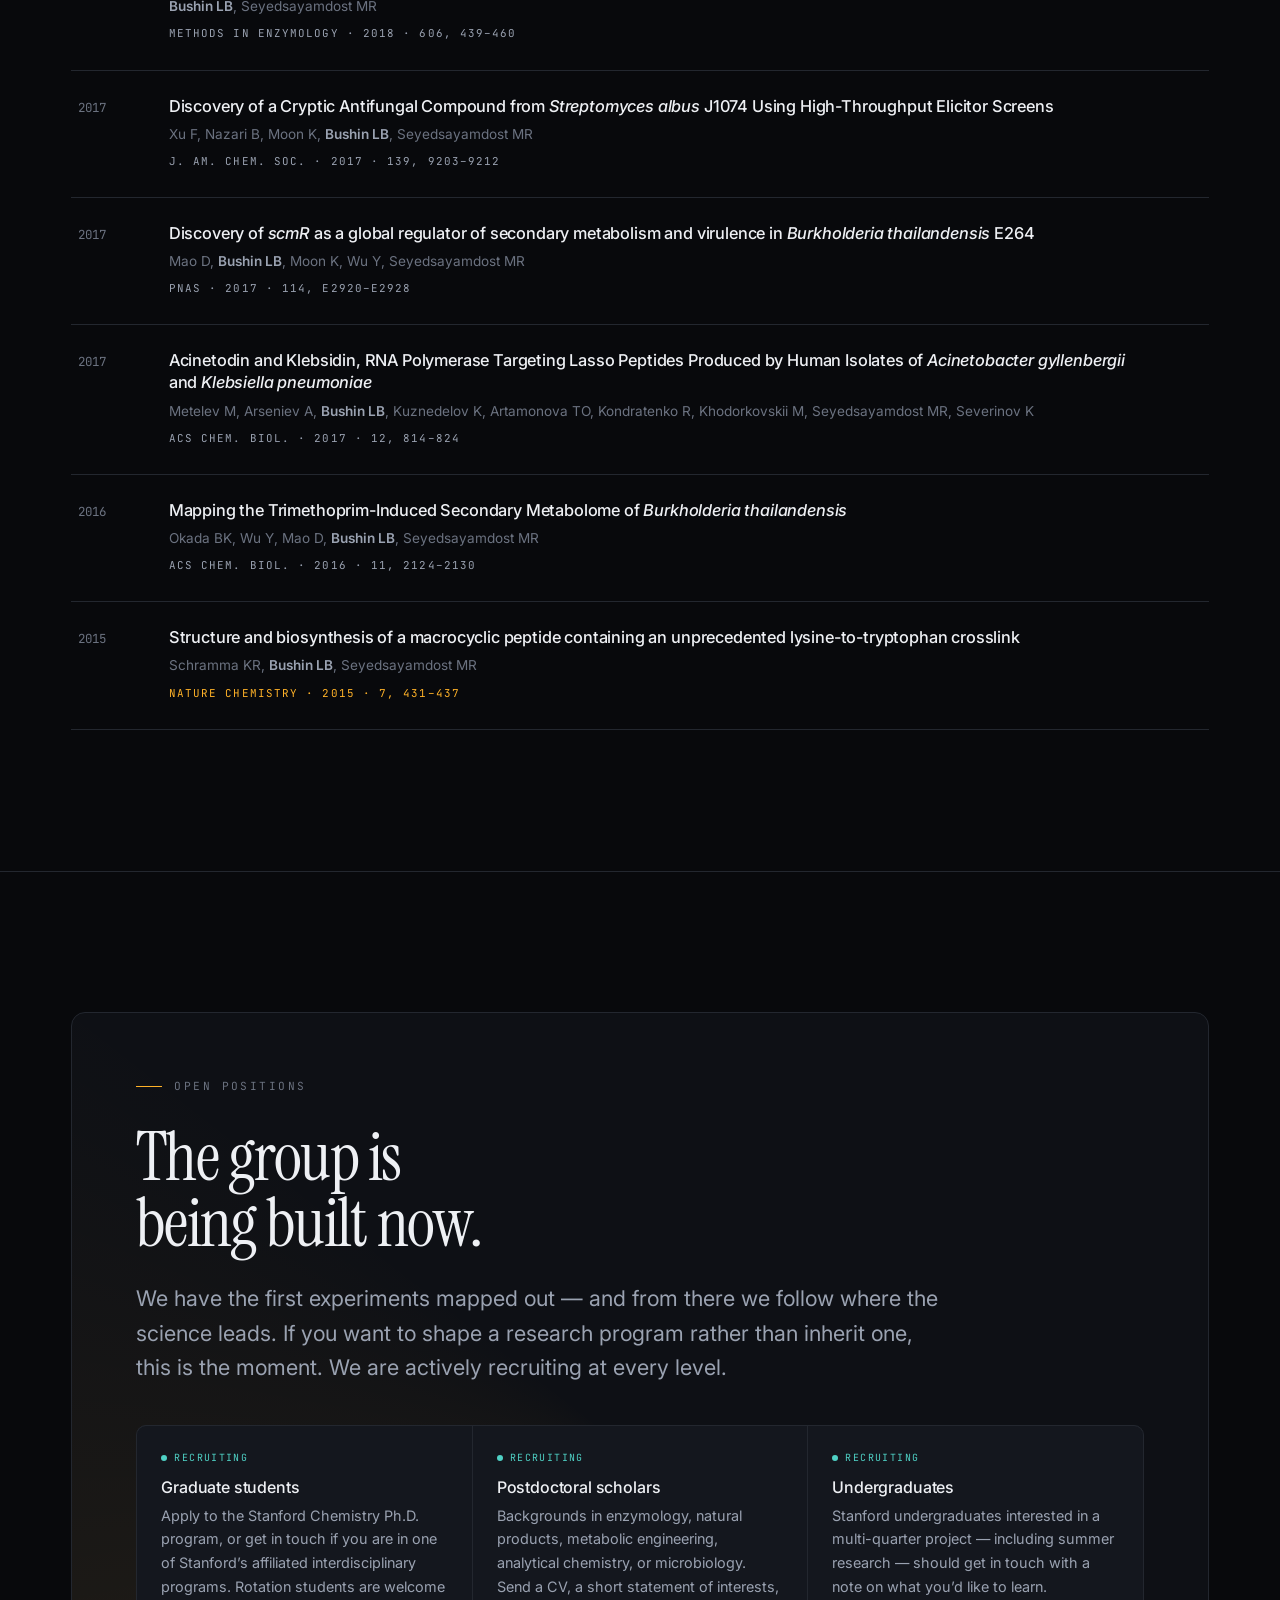
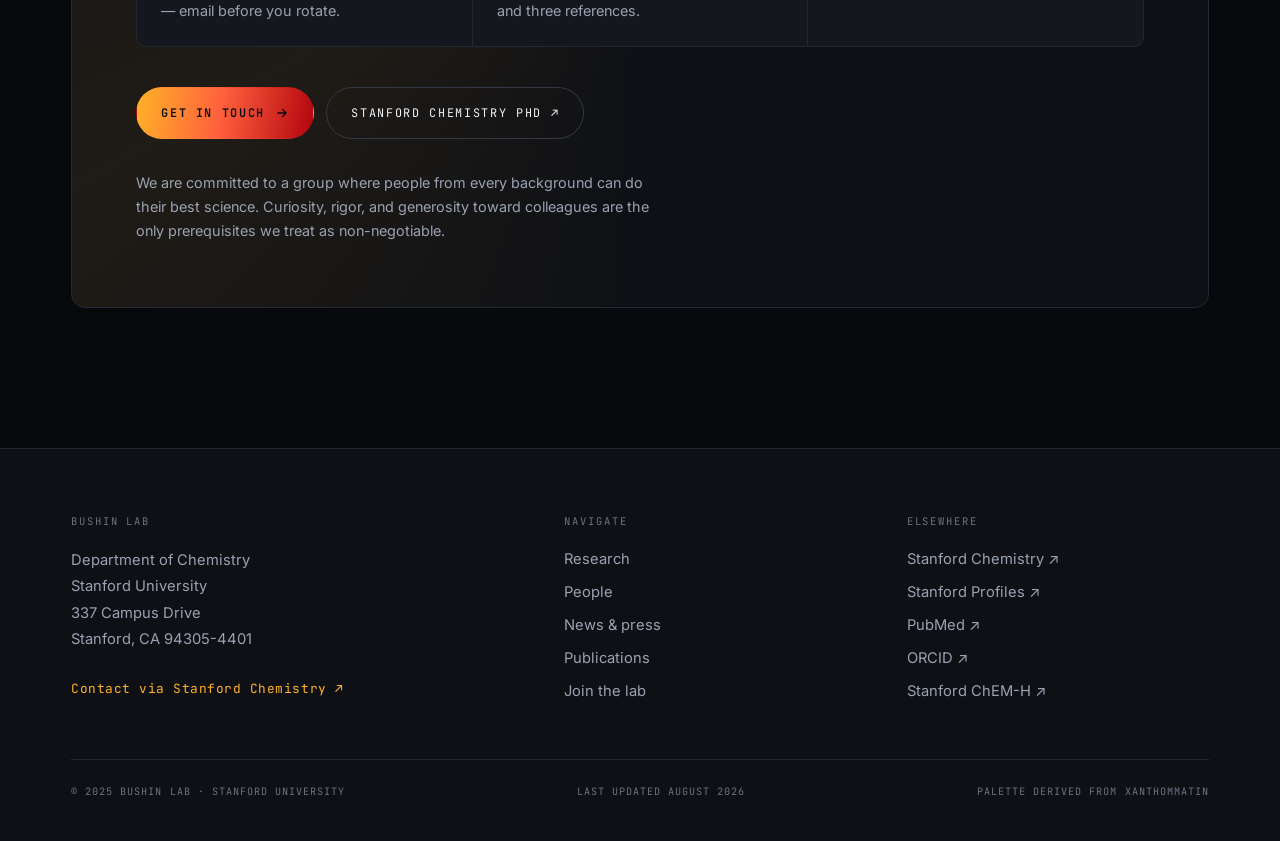
==== commit 949a4b4a: "Set footer copyright to the lab's founding year and note last update The year script rendered the cu" ====
--- a/index.html
+++ b/index.html
@@ -668,7 +668,8 @@
     </div>
 
     <div class="colophon">
-      <span>© <span id="year">2026</span> Bushin Lab · Stanford University</span>
+      <span>© 2025 Bushin Lab · Stanford University</span>
+      <span>Last updated August 2026</span>
       <span>Palette derived from xanthommatin</span>
     </div>
   </div>
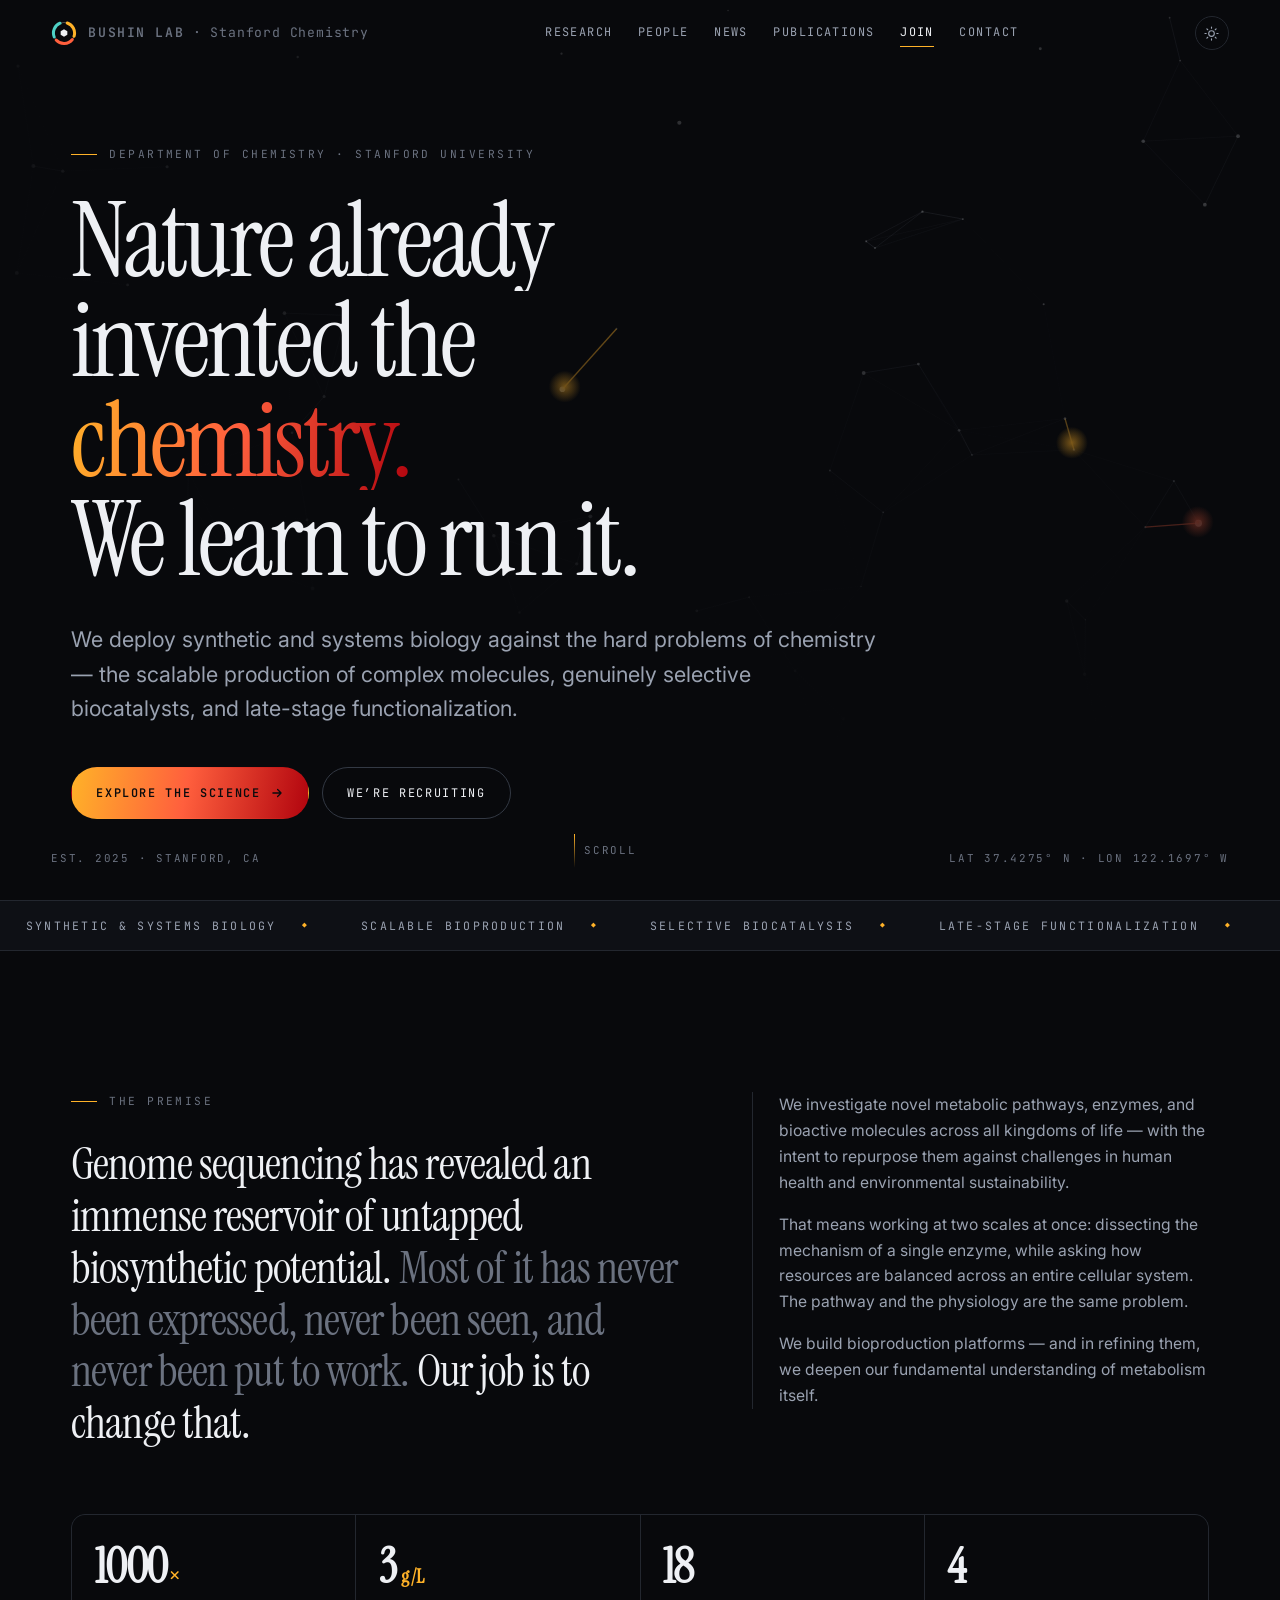
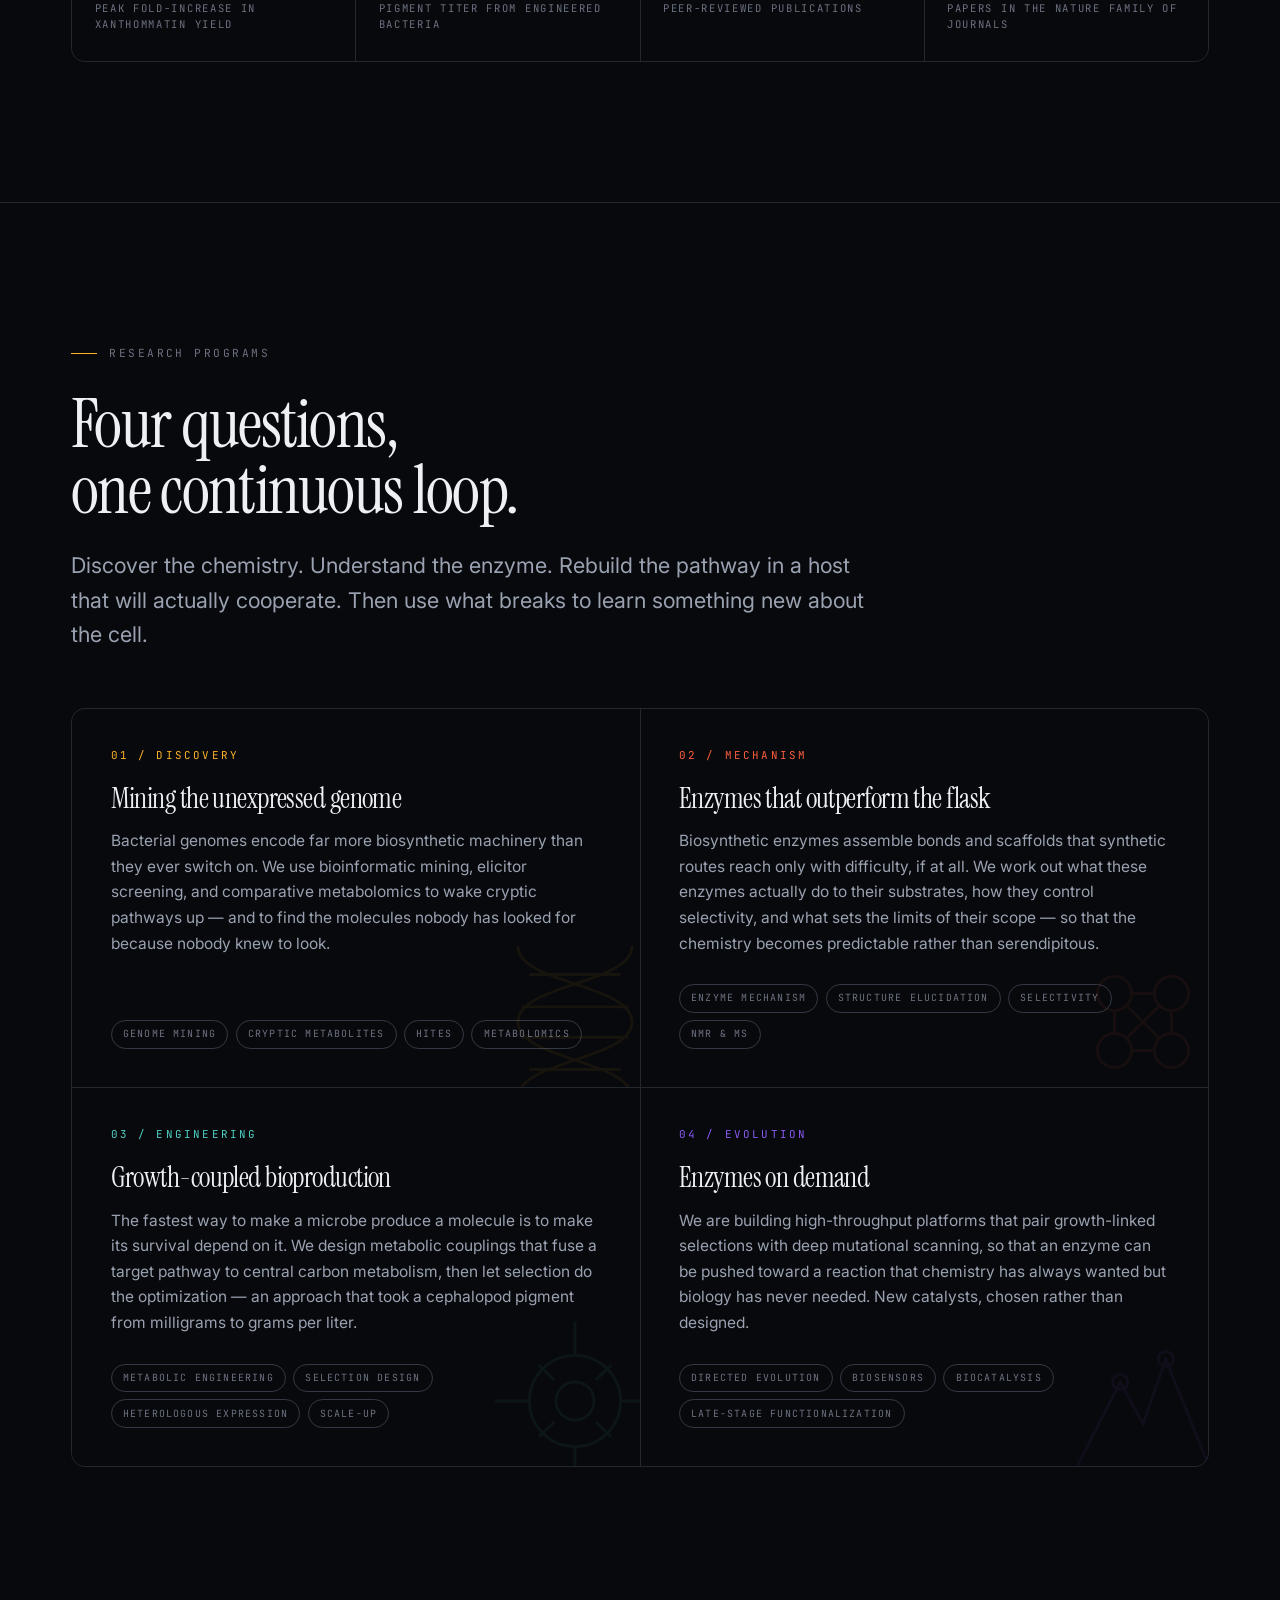
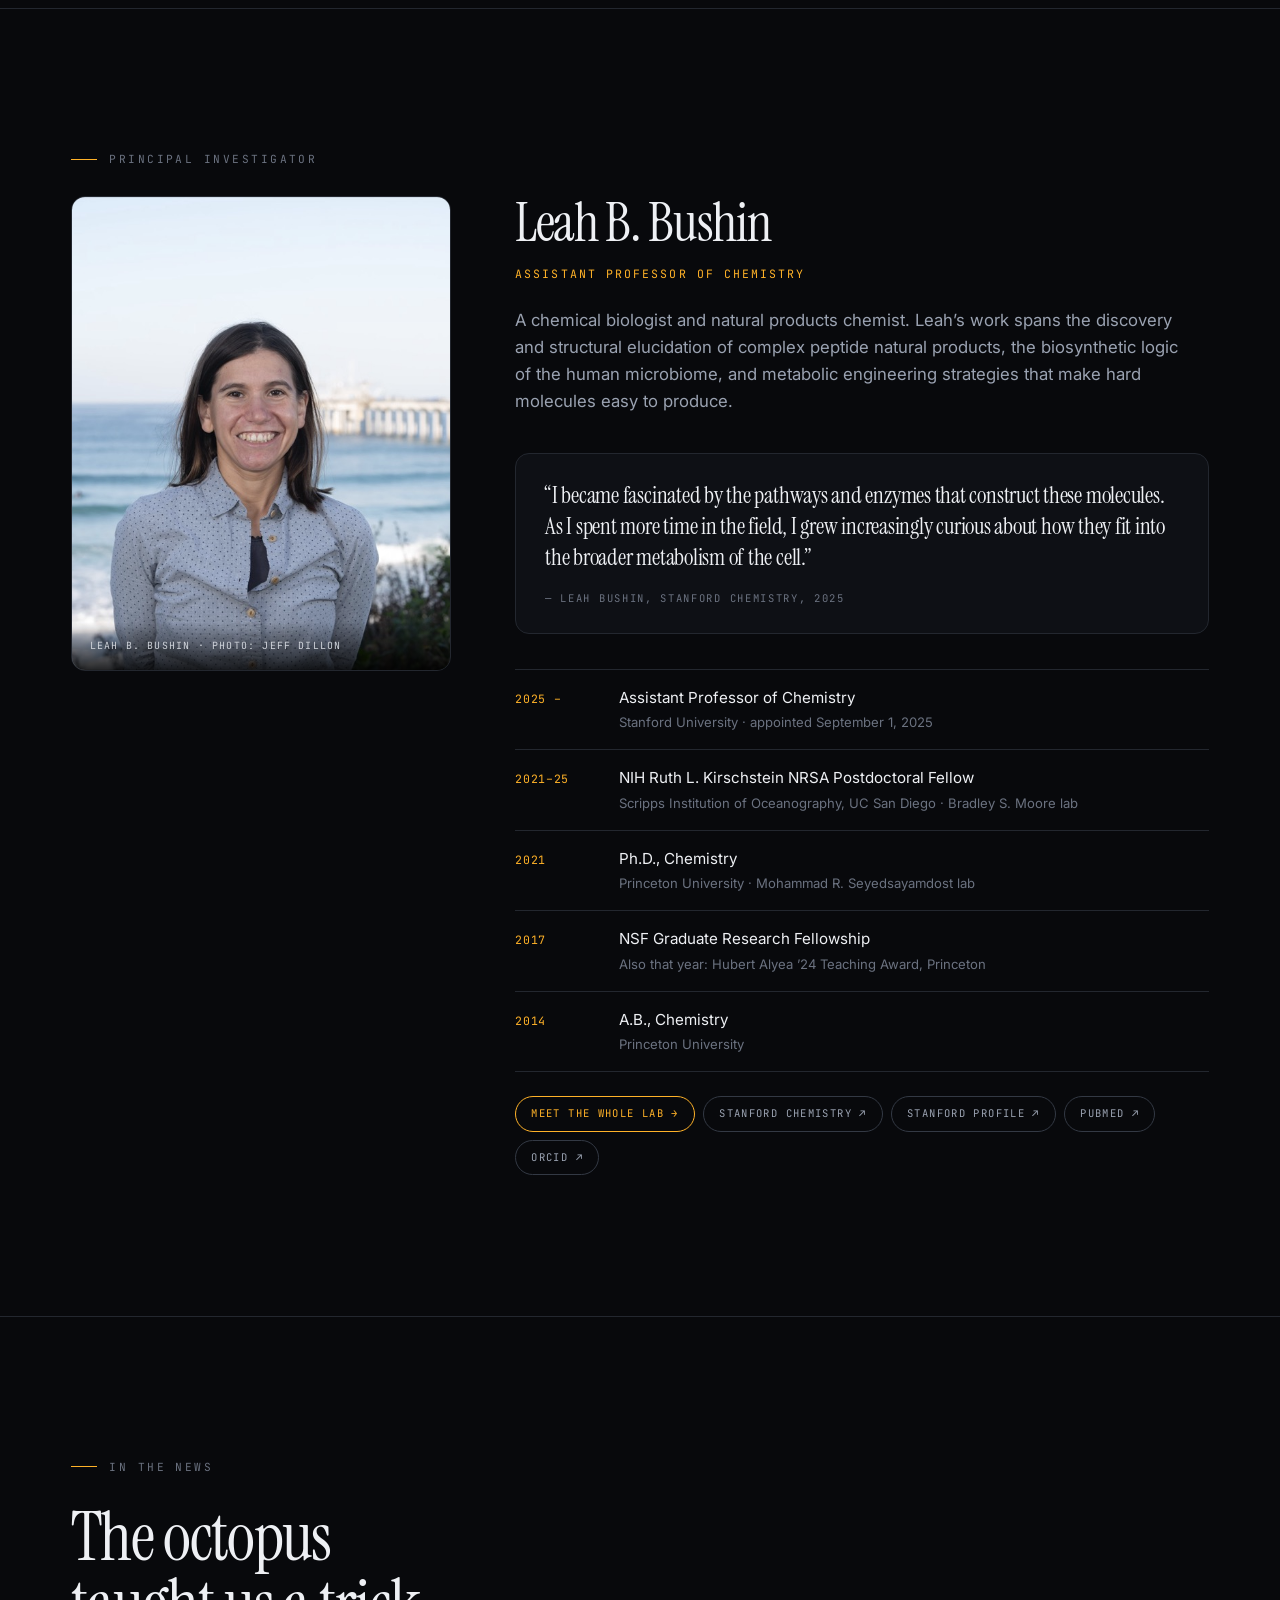
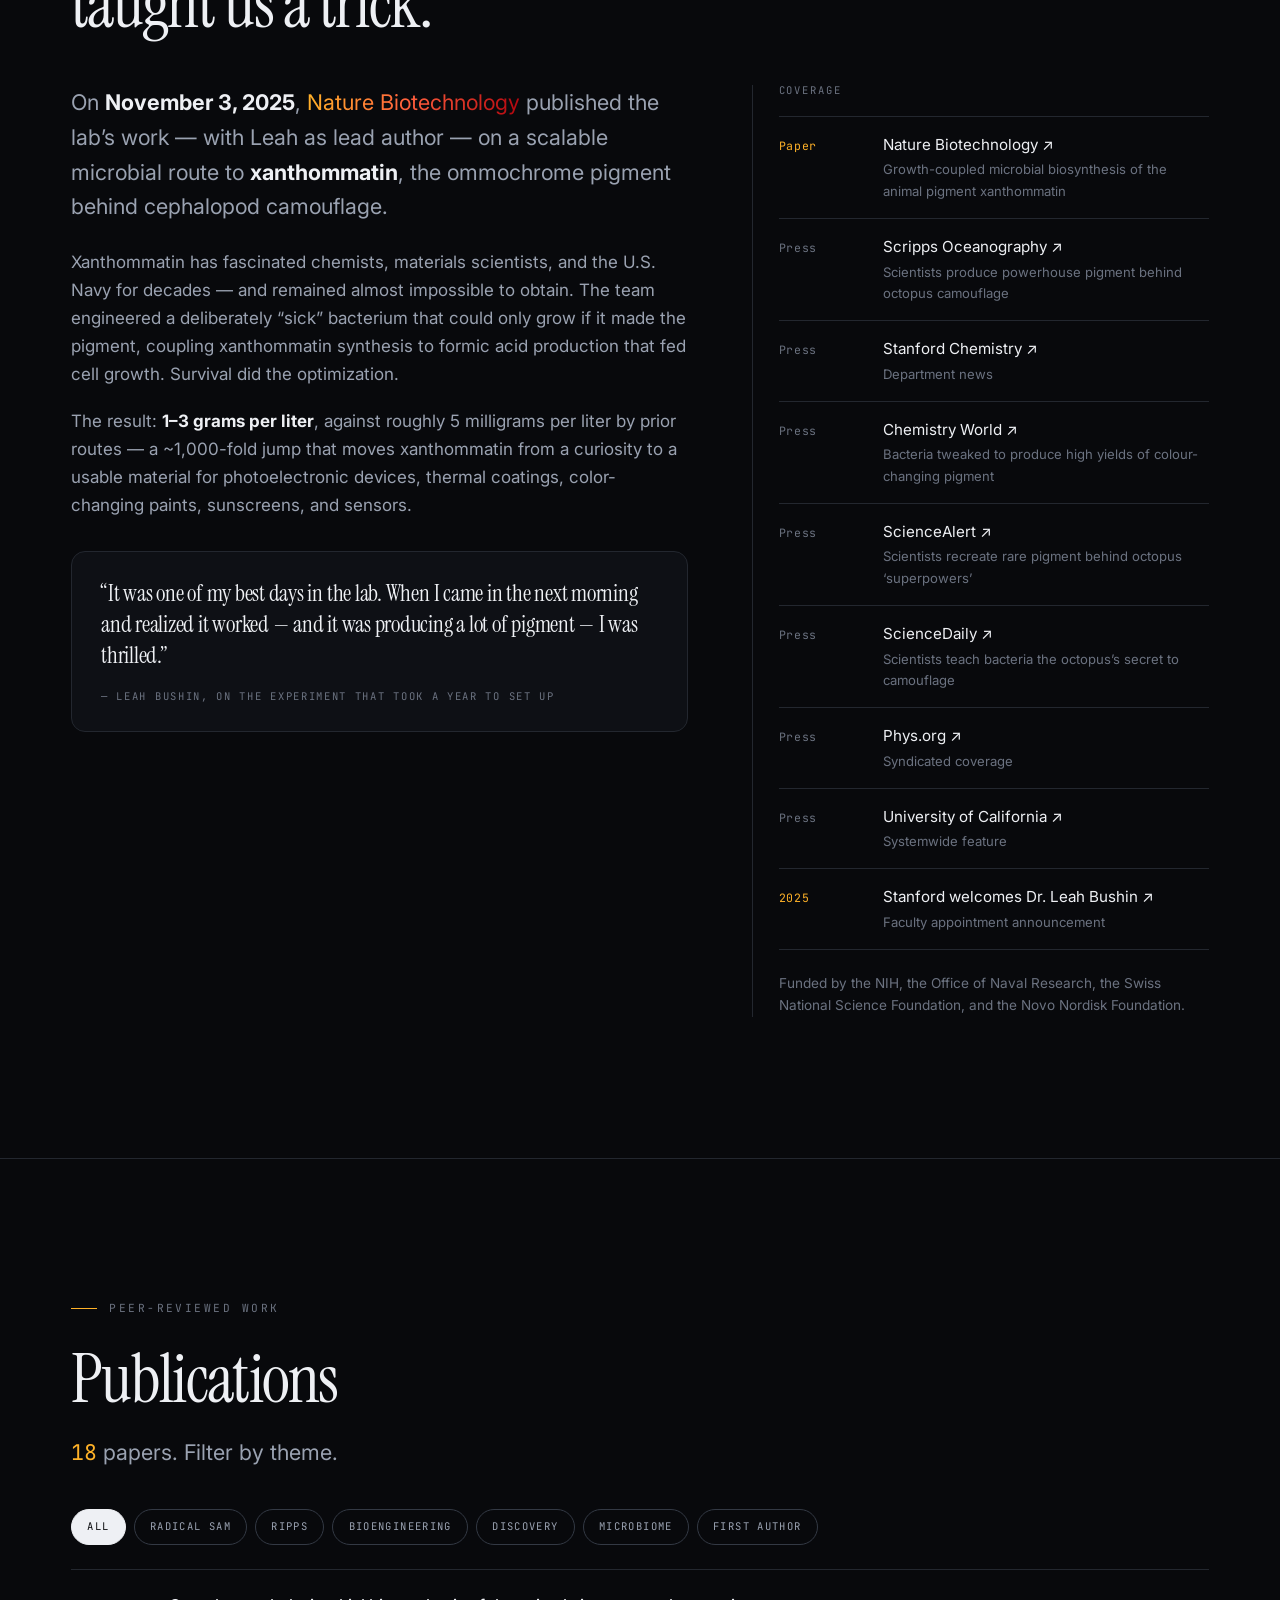
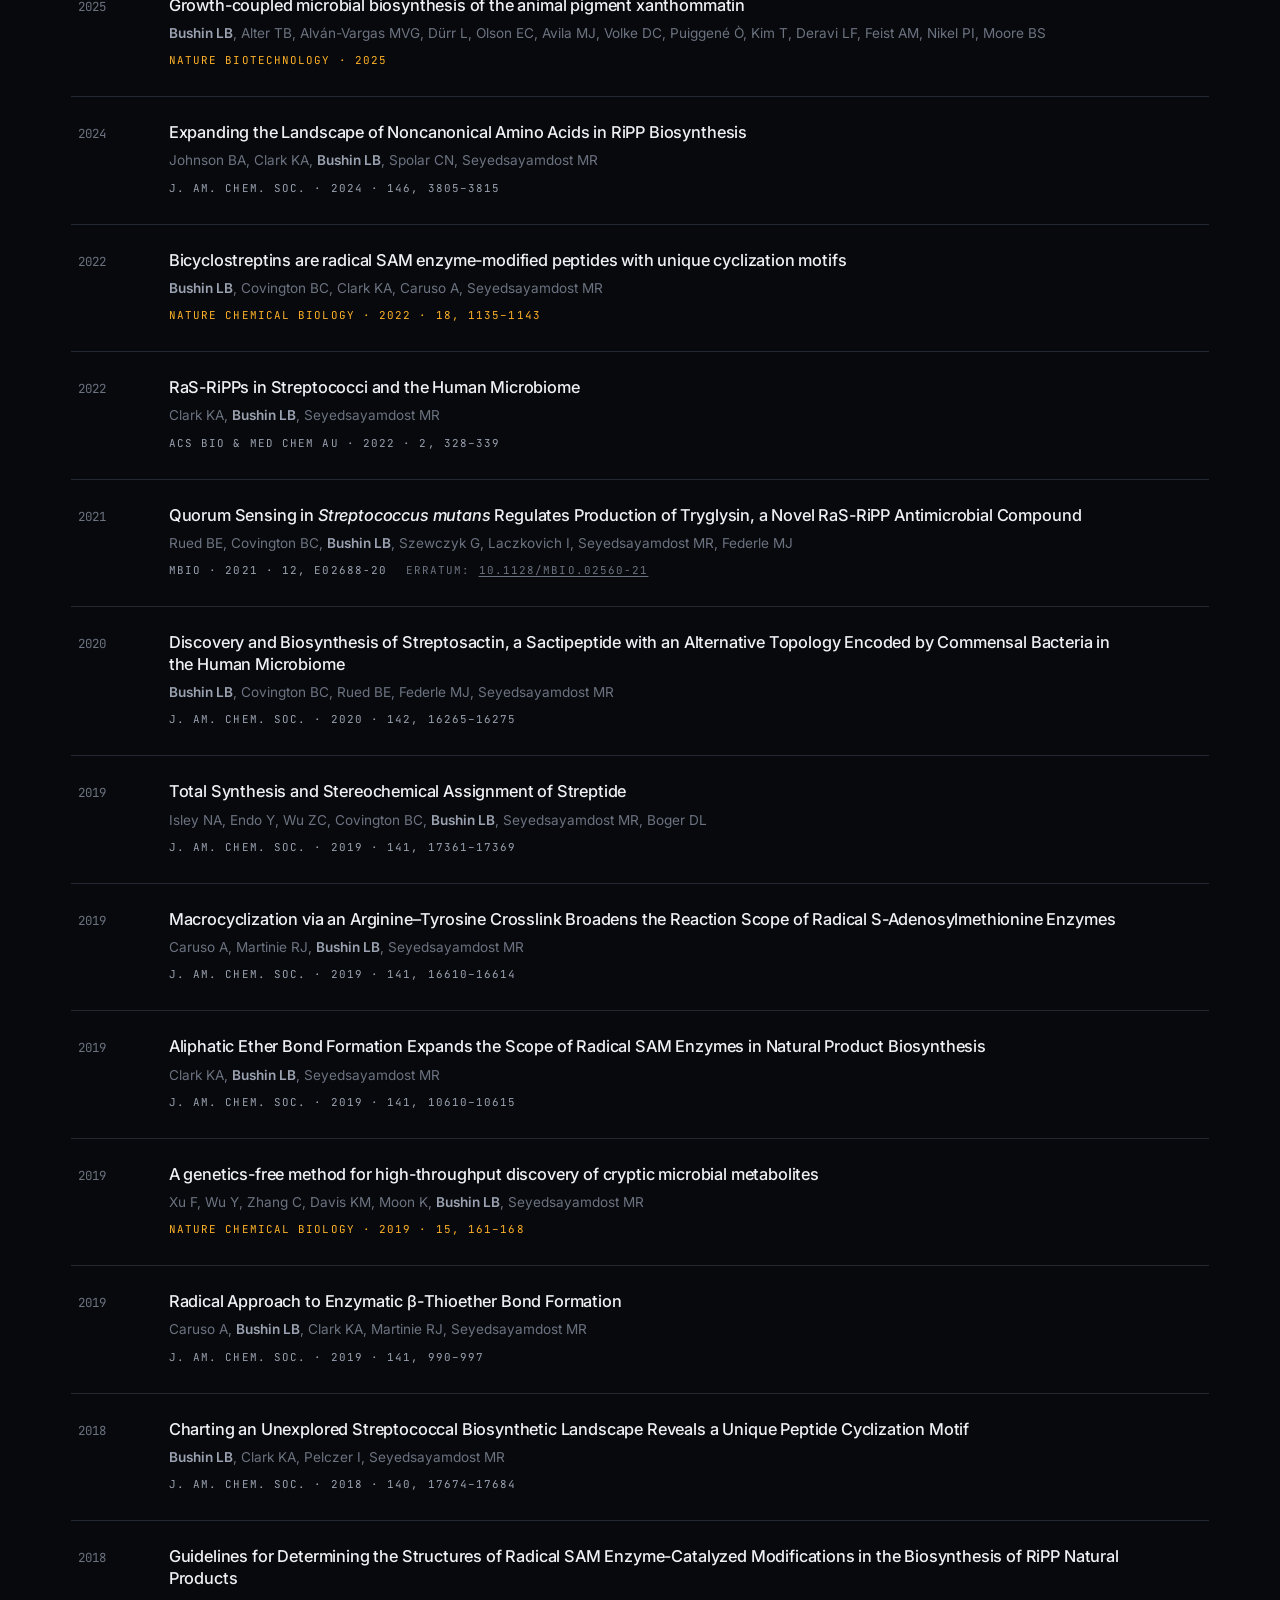
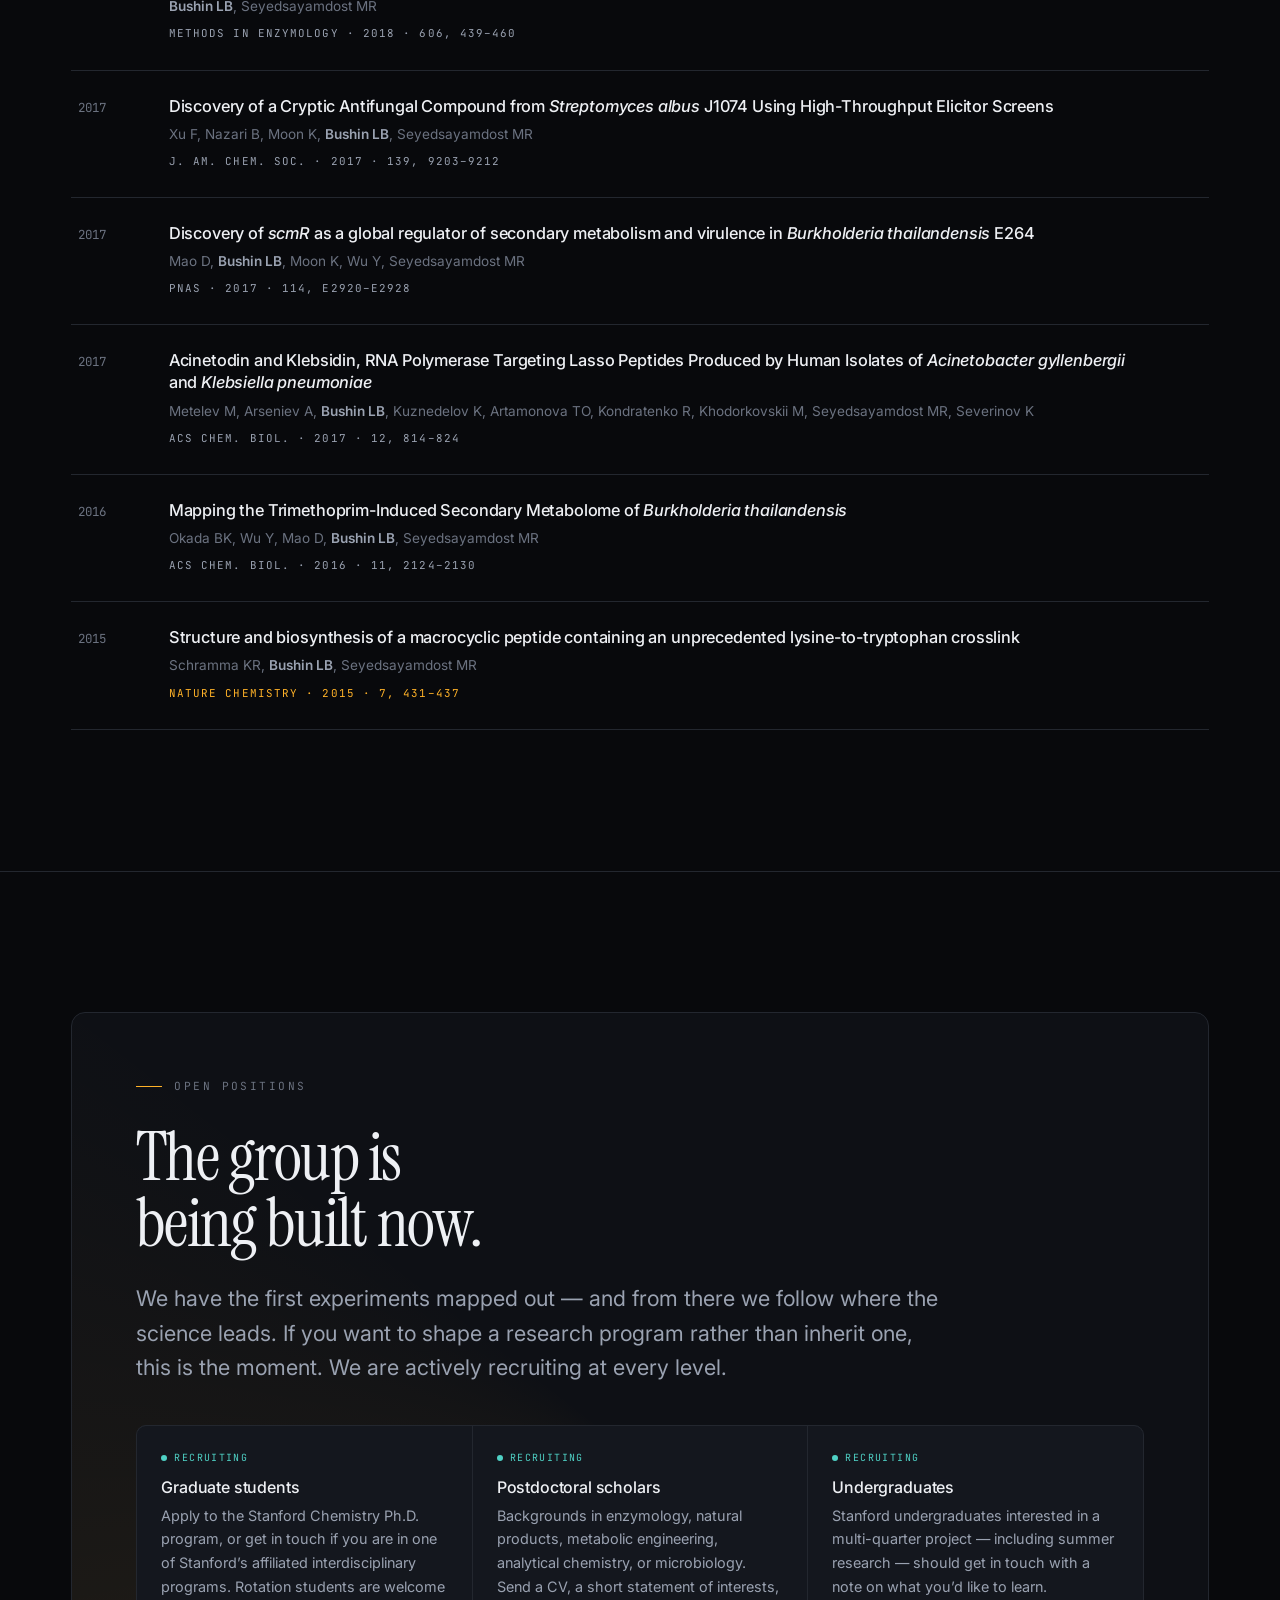
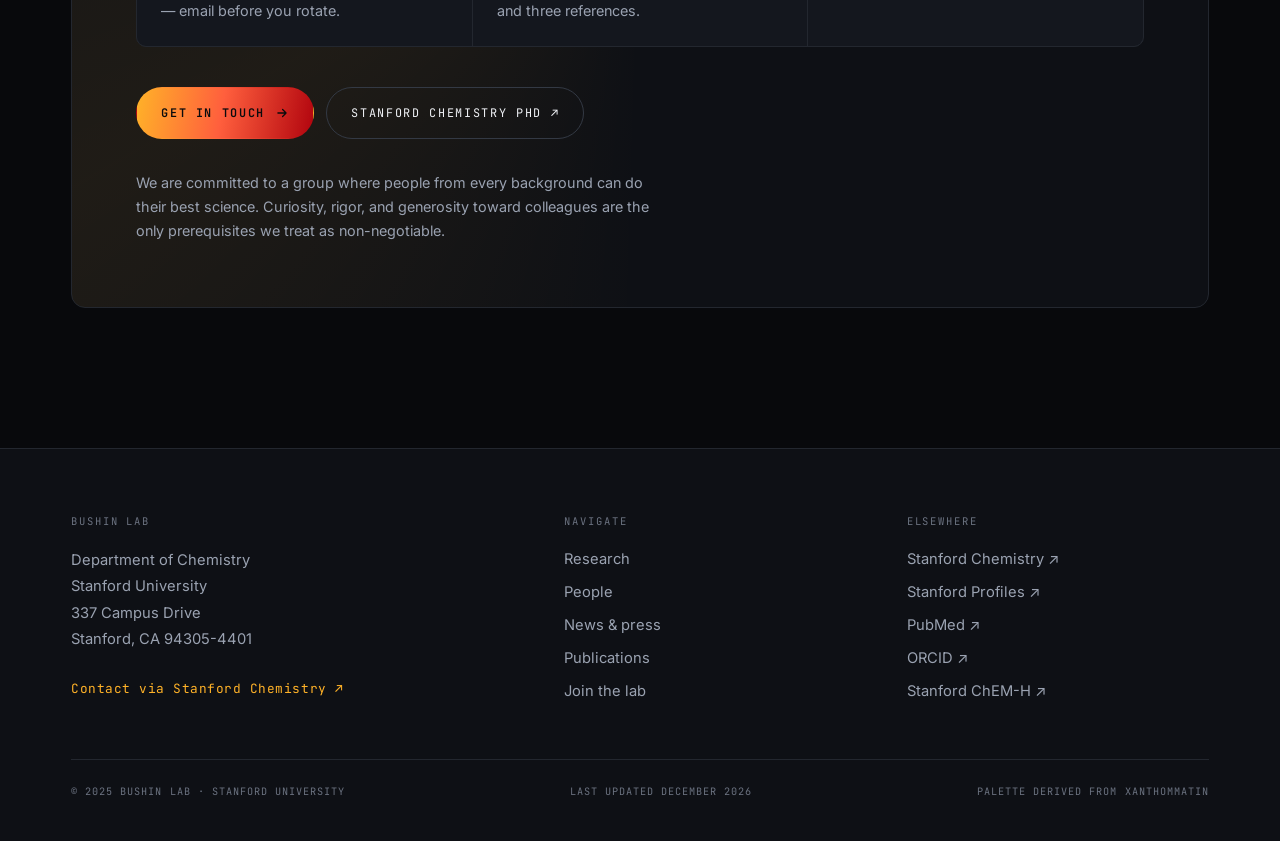
==== commit 8dc94f93: "Derive the footer last-updated stamp from the deploy date Reads document.lastModified, which on GitH" ====
--- a/index.html
+++ b/index.html
@@ -669,7 +669,7 @@
 
     <div class="colophon">
       <span>© 2025 Bushin Lab · Stanford University</span>
-      <span>Last updated August 2026</span>
+      <span id="updated">Last updated August 2026</span>
       <span>Palette derived from xanthommatin</span>
     </div>
   </div>
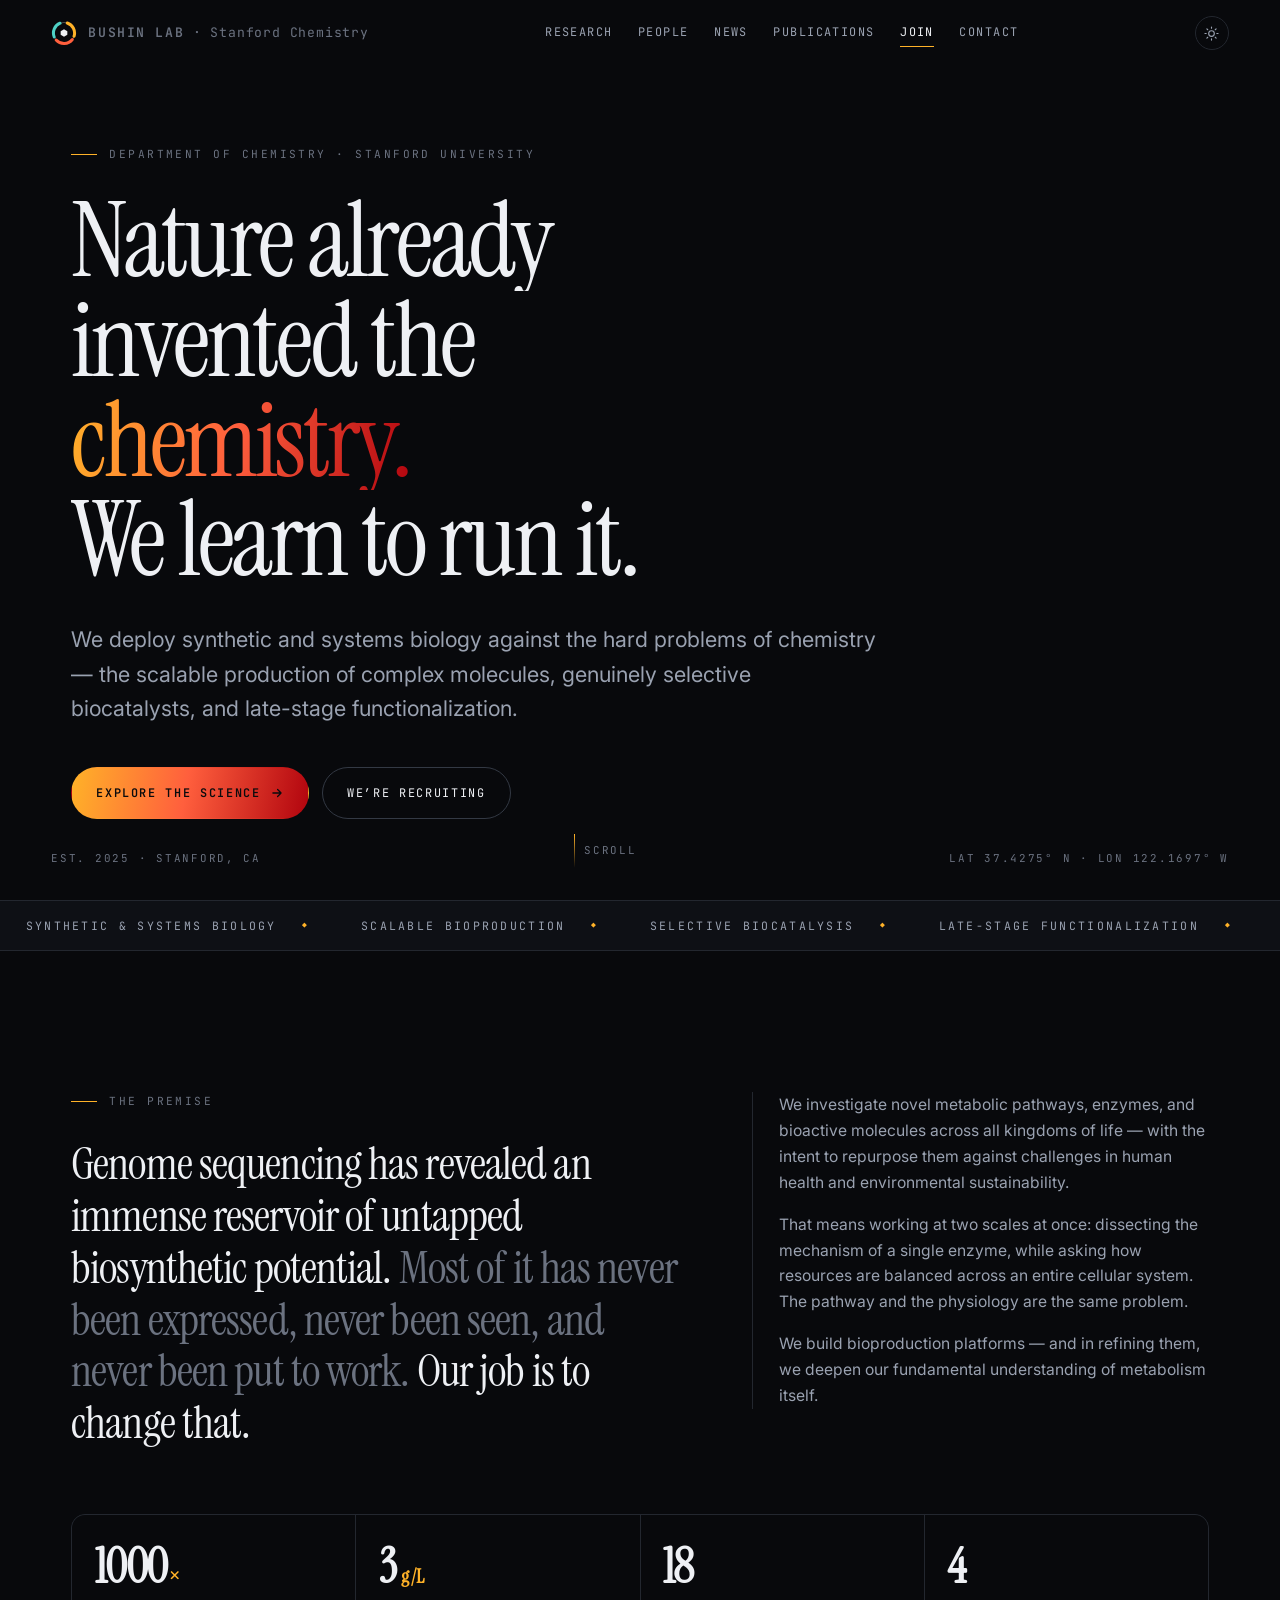
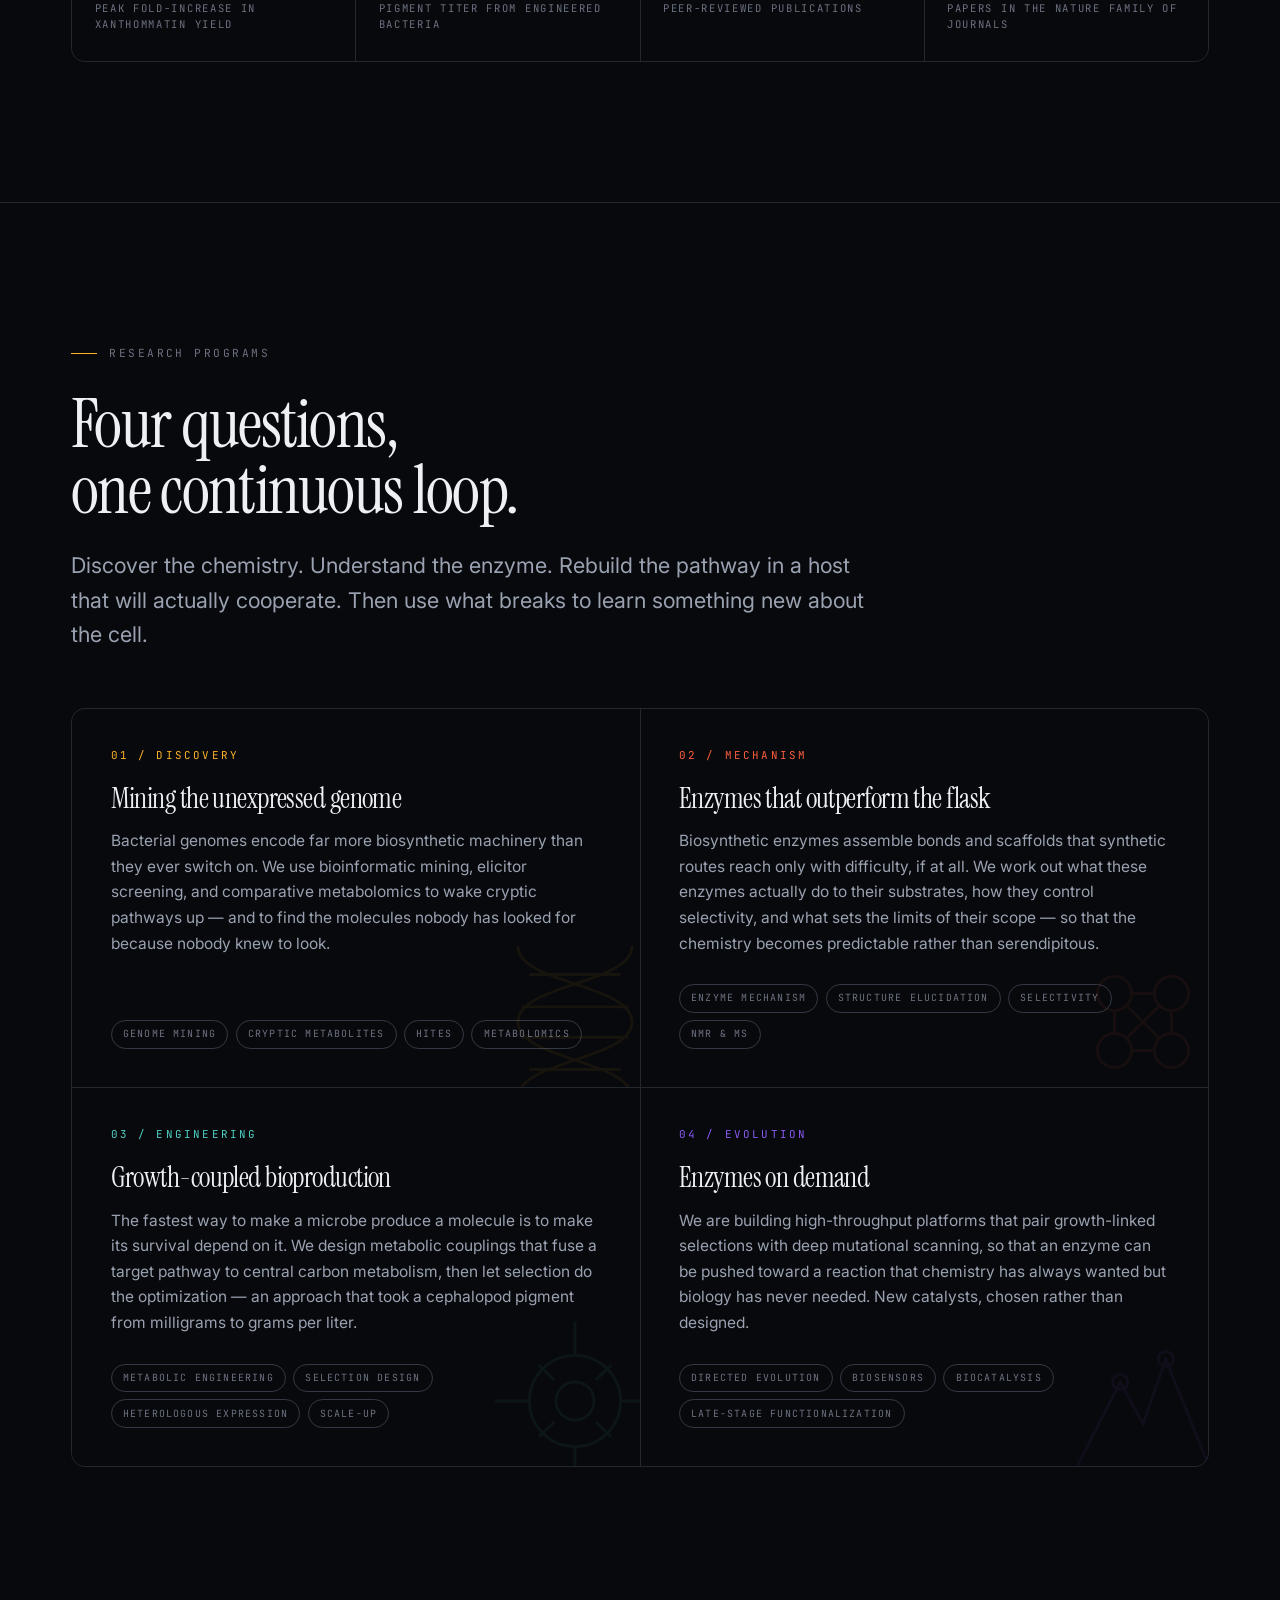
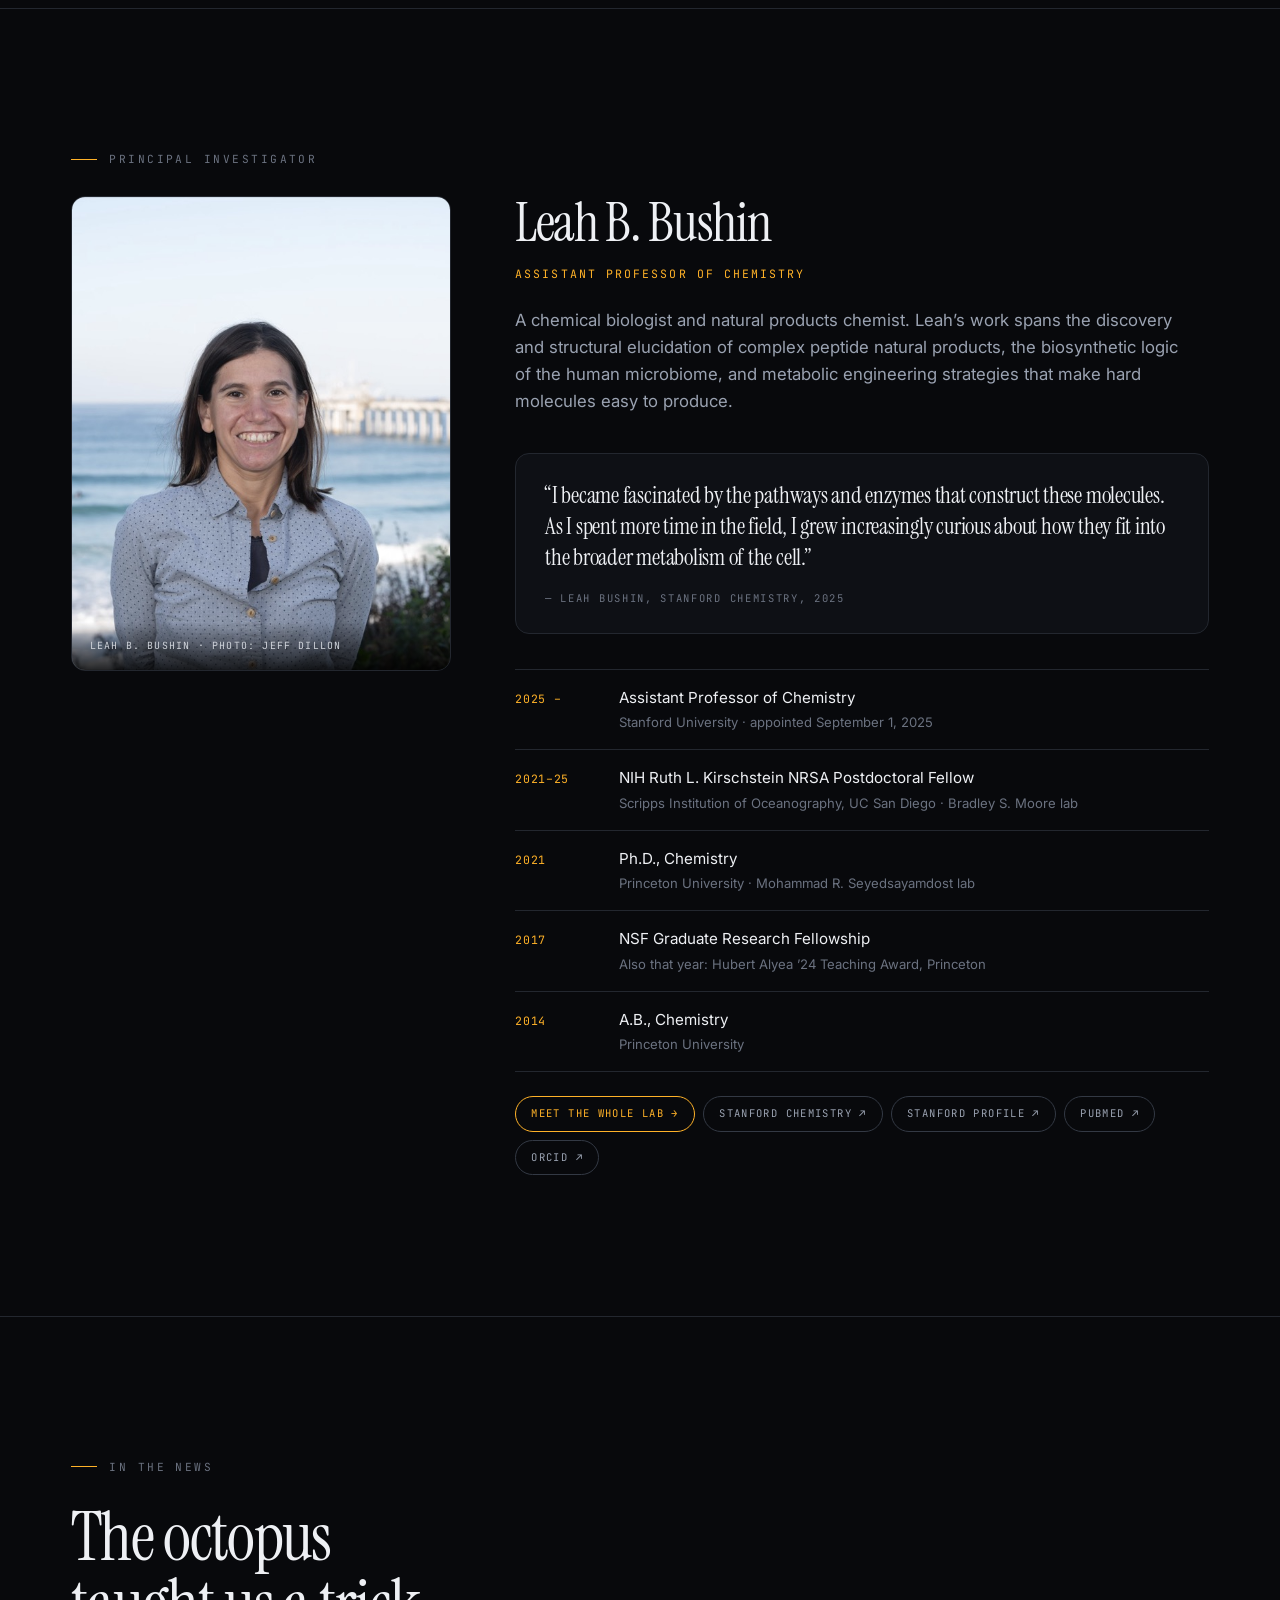
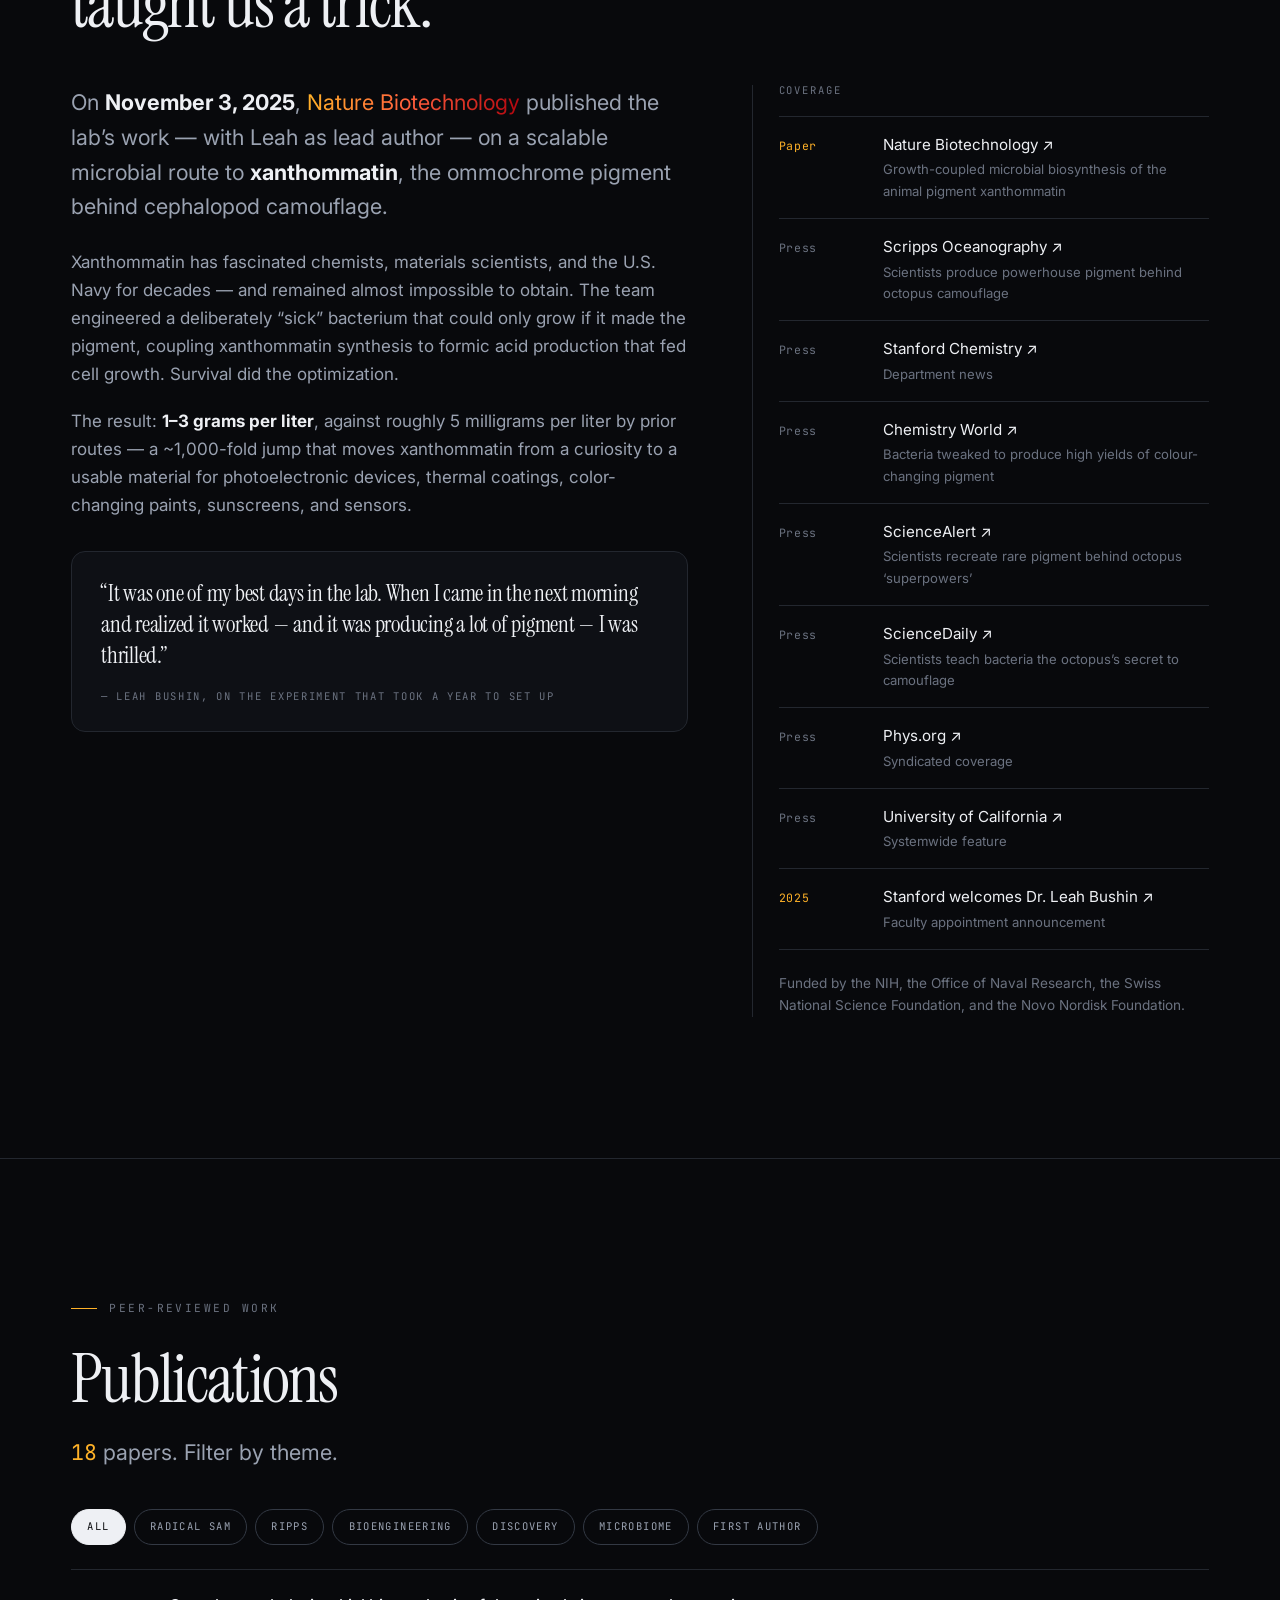
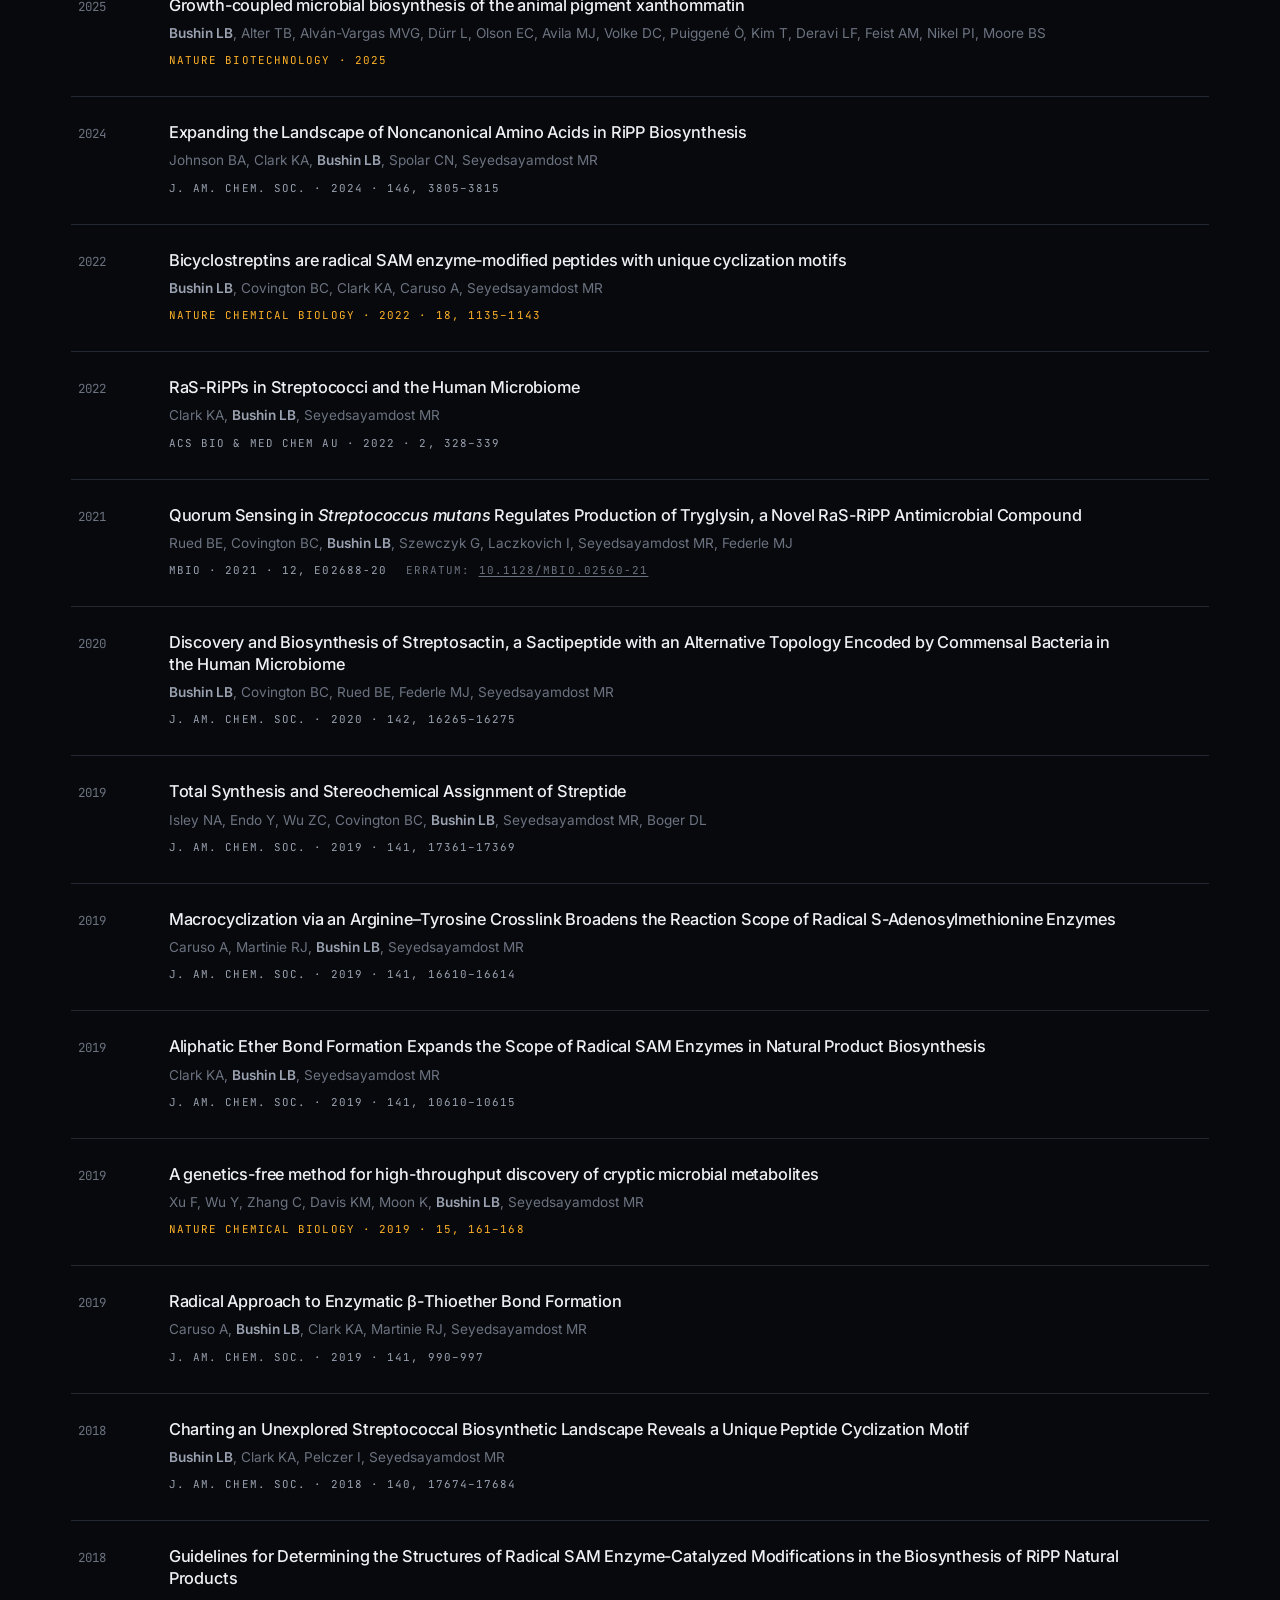
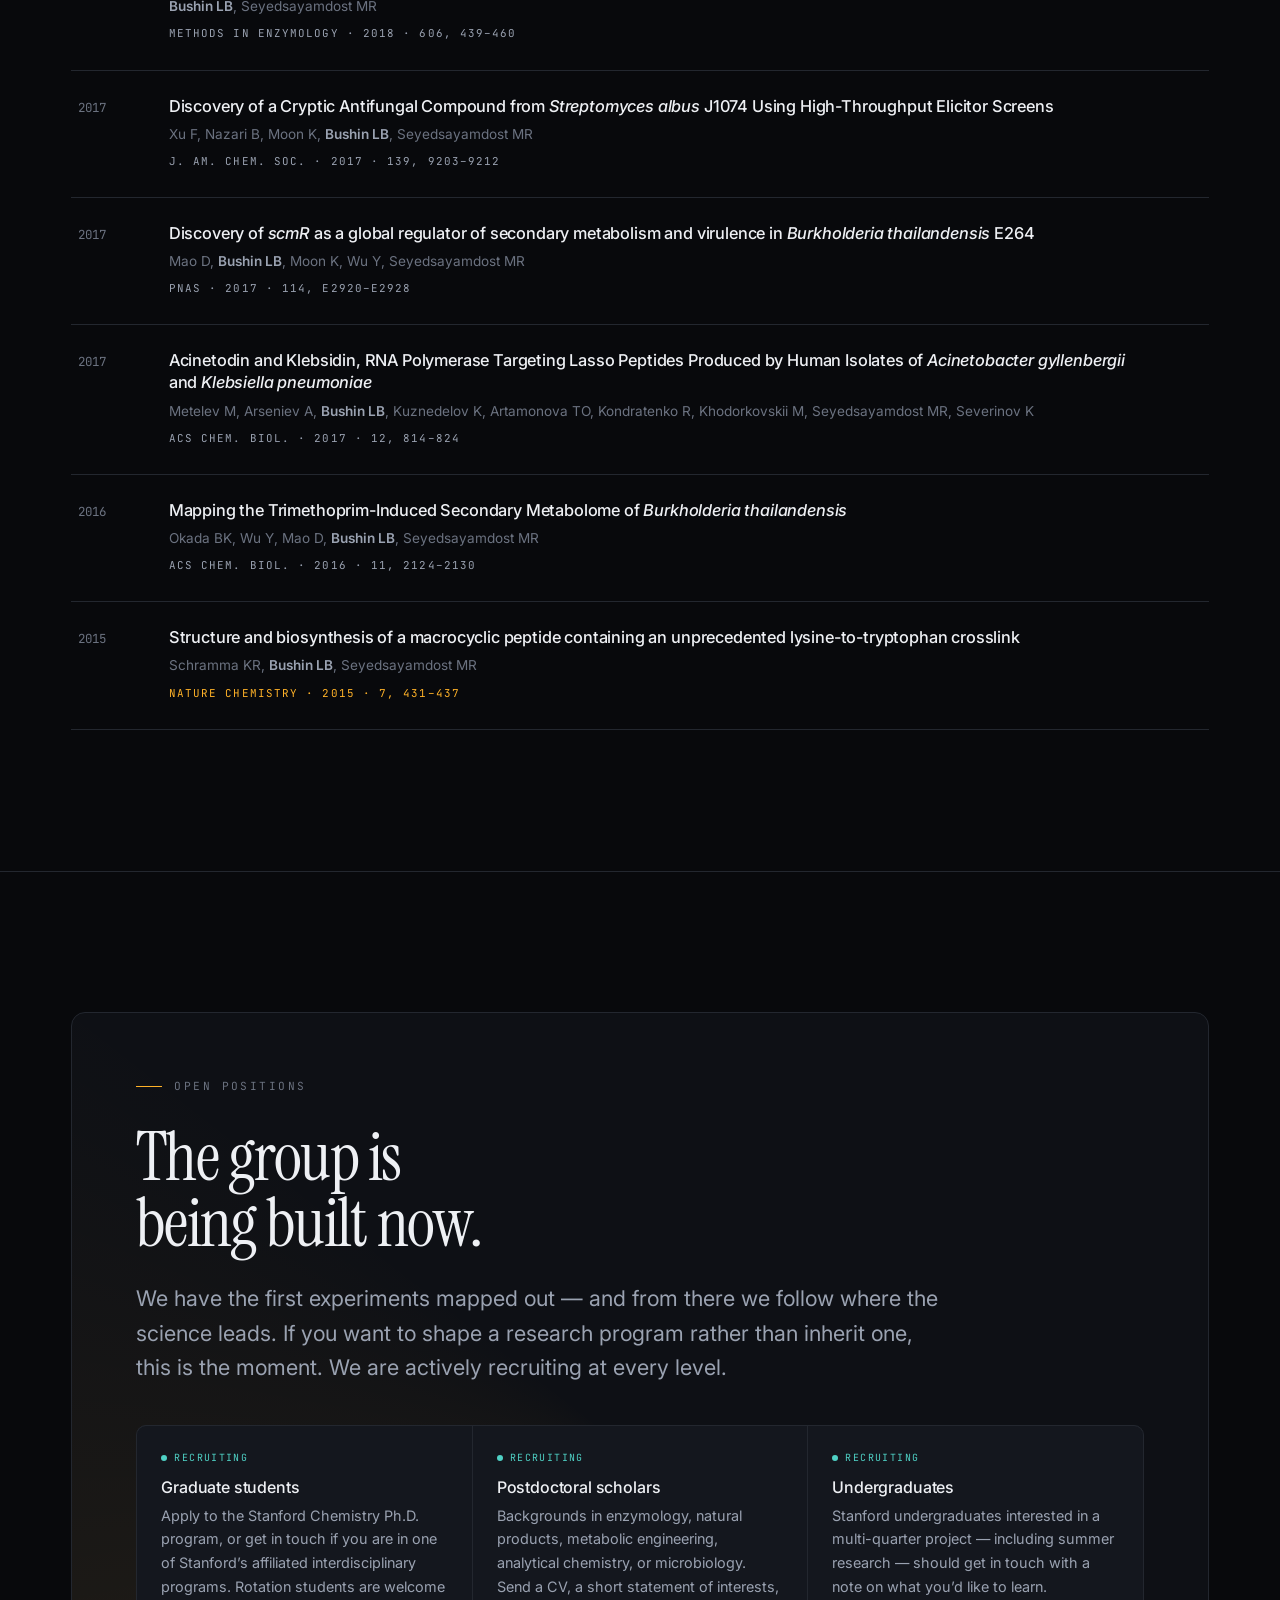
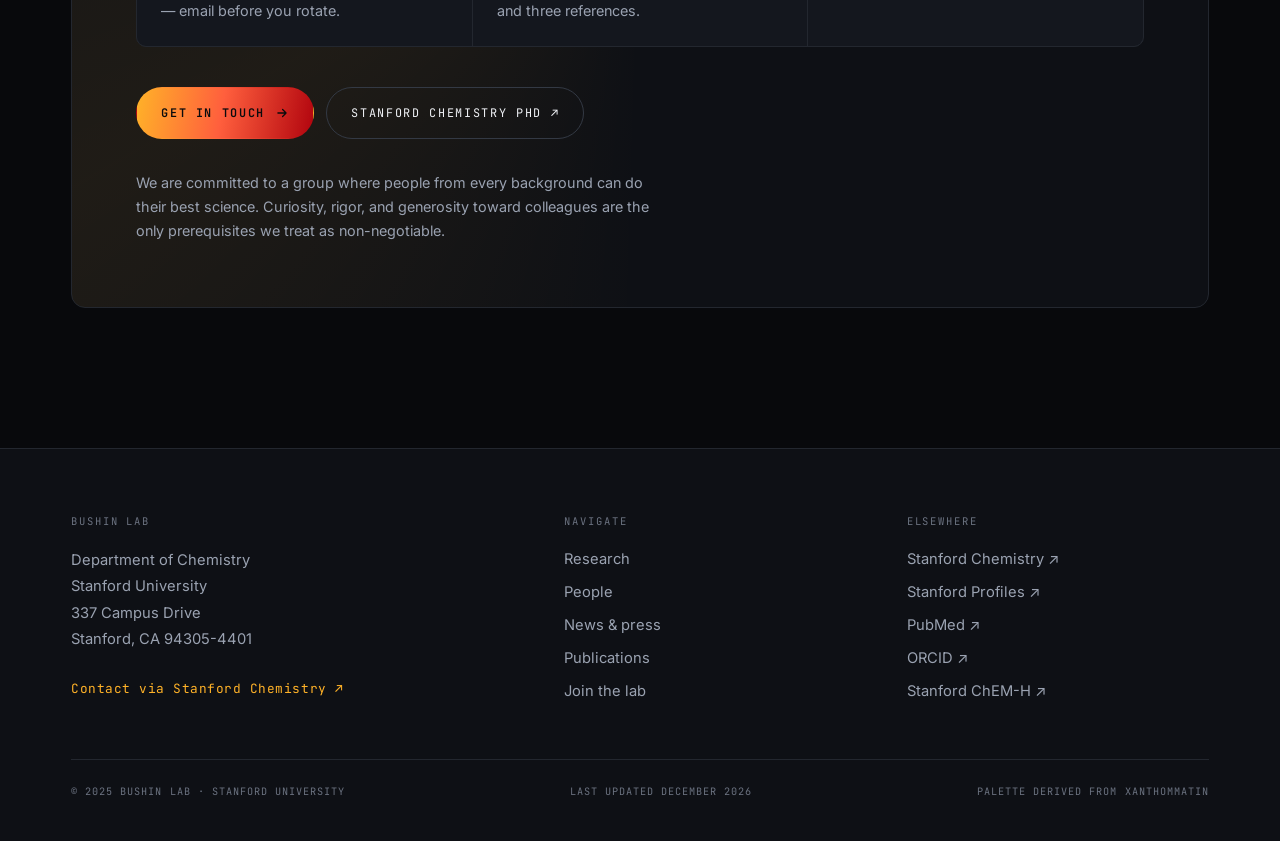
==== commit 55d1f713: "Drop the animated hero lattice The drifting-node canvas competed with the headline for attention. Th" ====
--- a/index.html
+++ b/index.html
@@ -85,7 +85,6 @@
 <main id="main">
 <!-- =========================================================== HERO -->
 <section class="hero" id="top">
-  <canvas id="lattice" aria-hidden="true"></canvas>
   <div class="wrap">
     <p class="eyebrow" style="animation:fade .8s .2s var(--ease) both">Department of Chemistry · Stanford University</p>
     <h1>
--- a/assets/css/style.css
+++ b/assets/css/style.css
@@ -167,10 +167,6 @@
 
 /* ---------- hero ---------- */
 .hero { position: relative; min-height: 100svh; display: flex; align-items: center; overflow: hidden; }
-#lattice {
-  position: absolute; inset: 0; width: 100%; height: 100%;
-  opacity: .85; z-index: 0;
-}
 .hero::after {
   content: ""; position: absolute; inset: 0; z-index: 1; pointer-events: none;
   background:
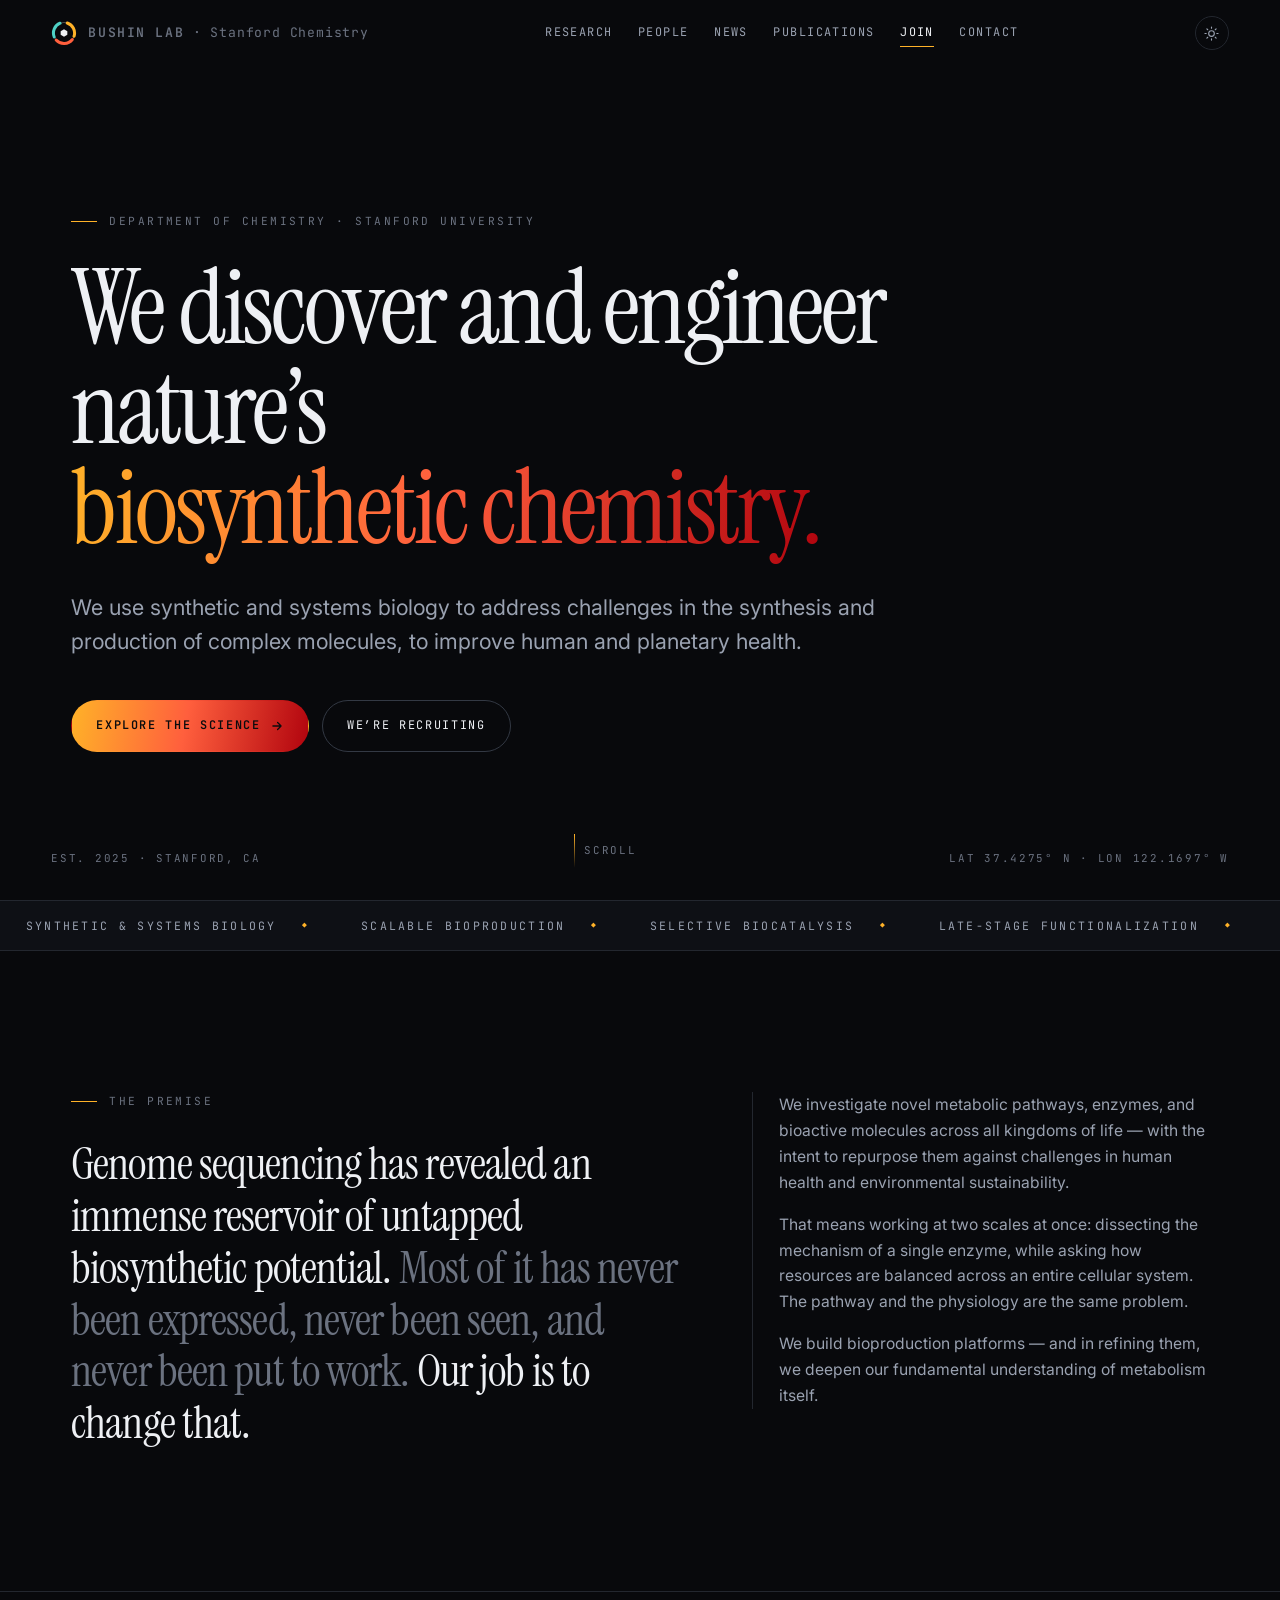
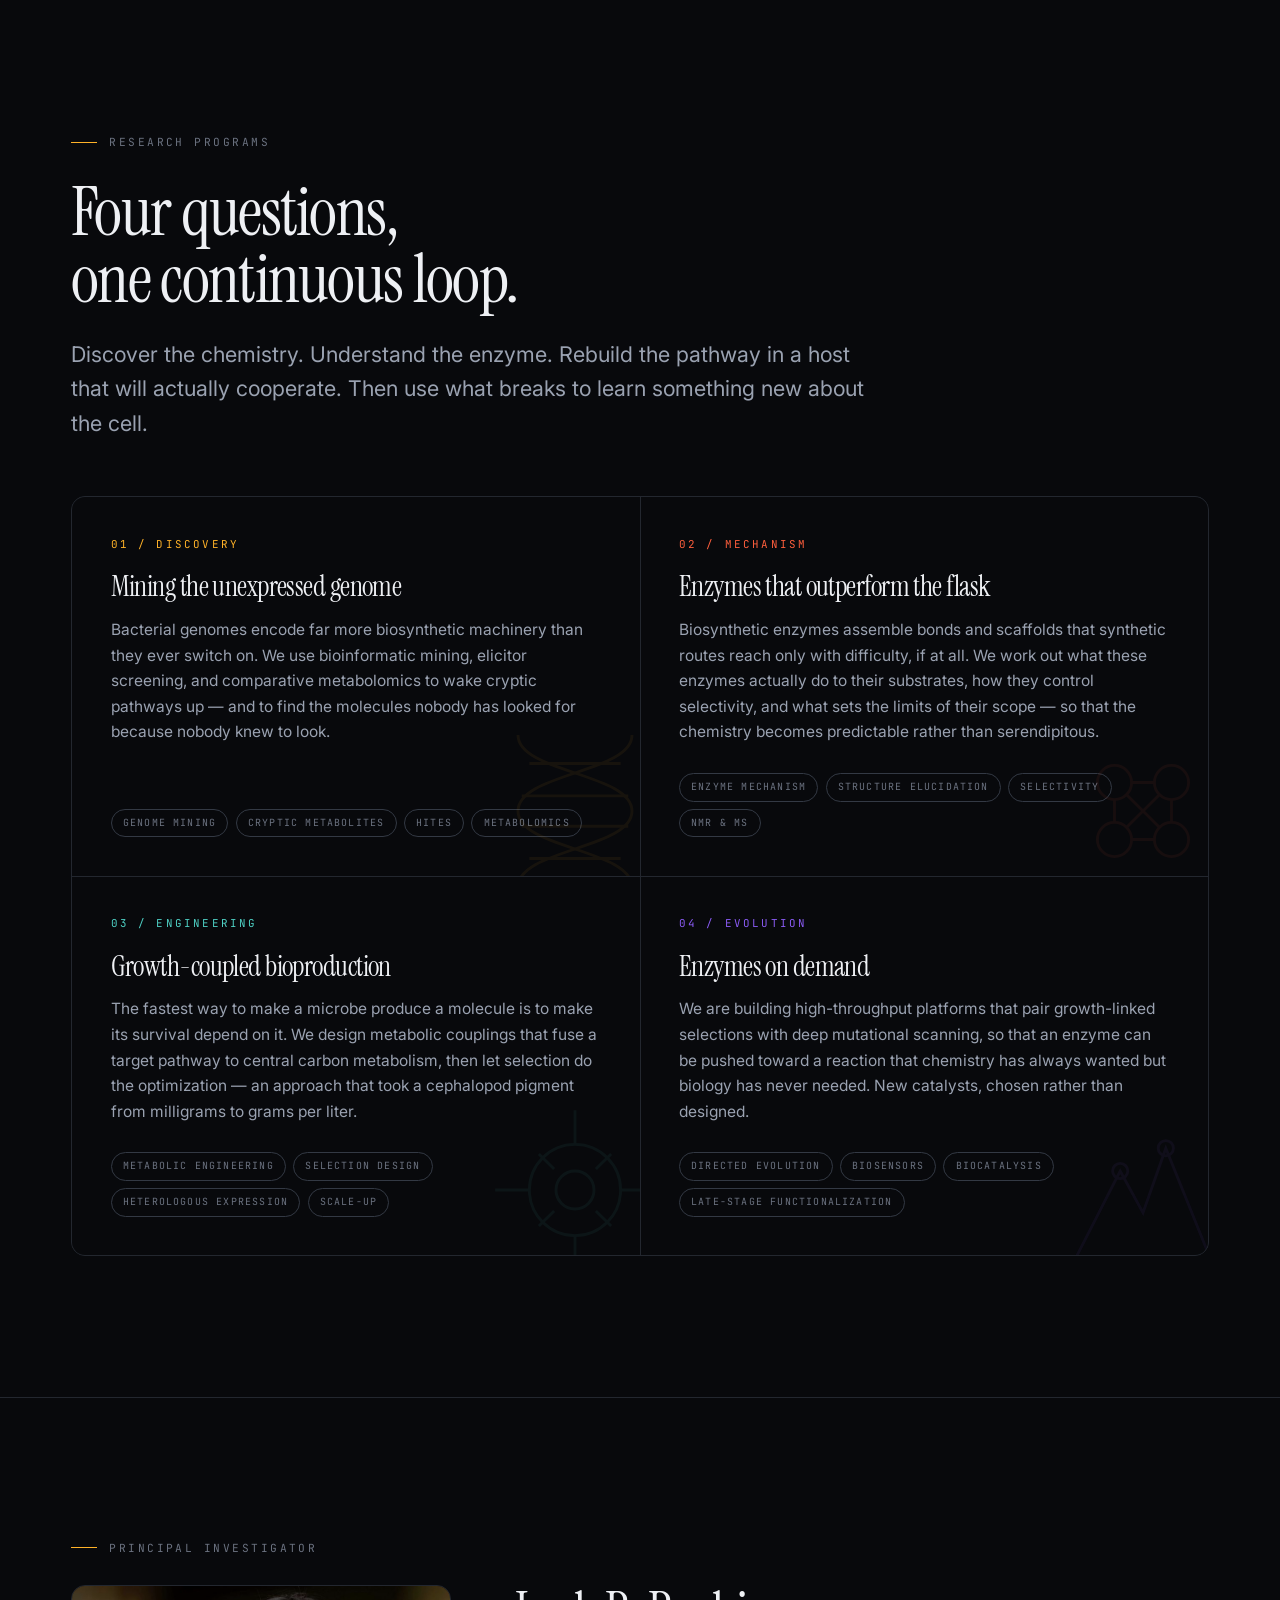
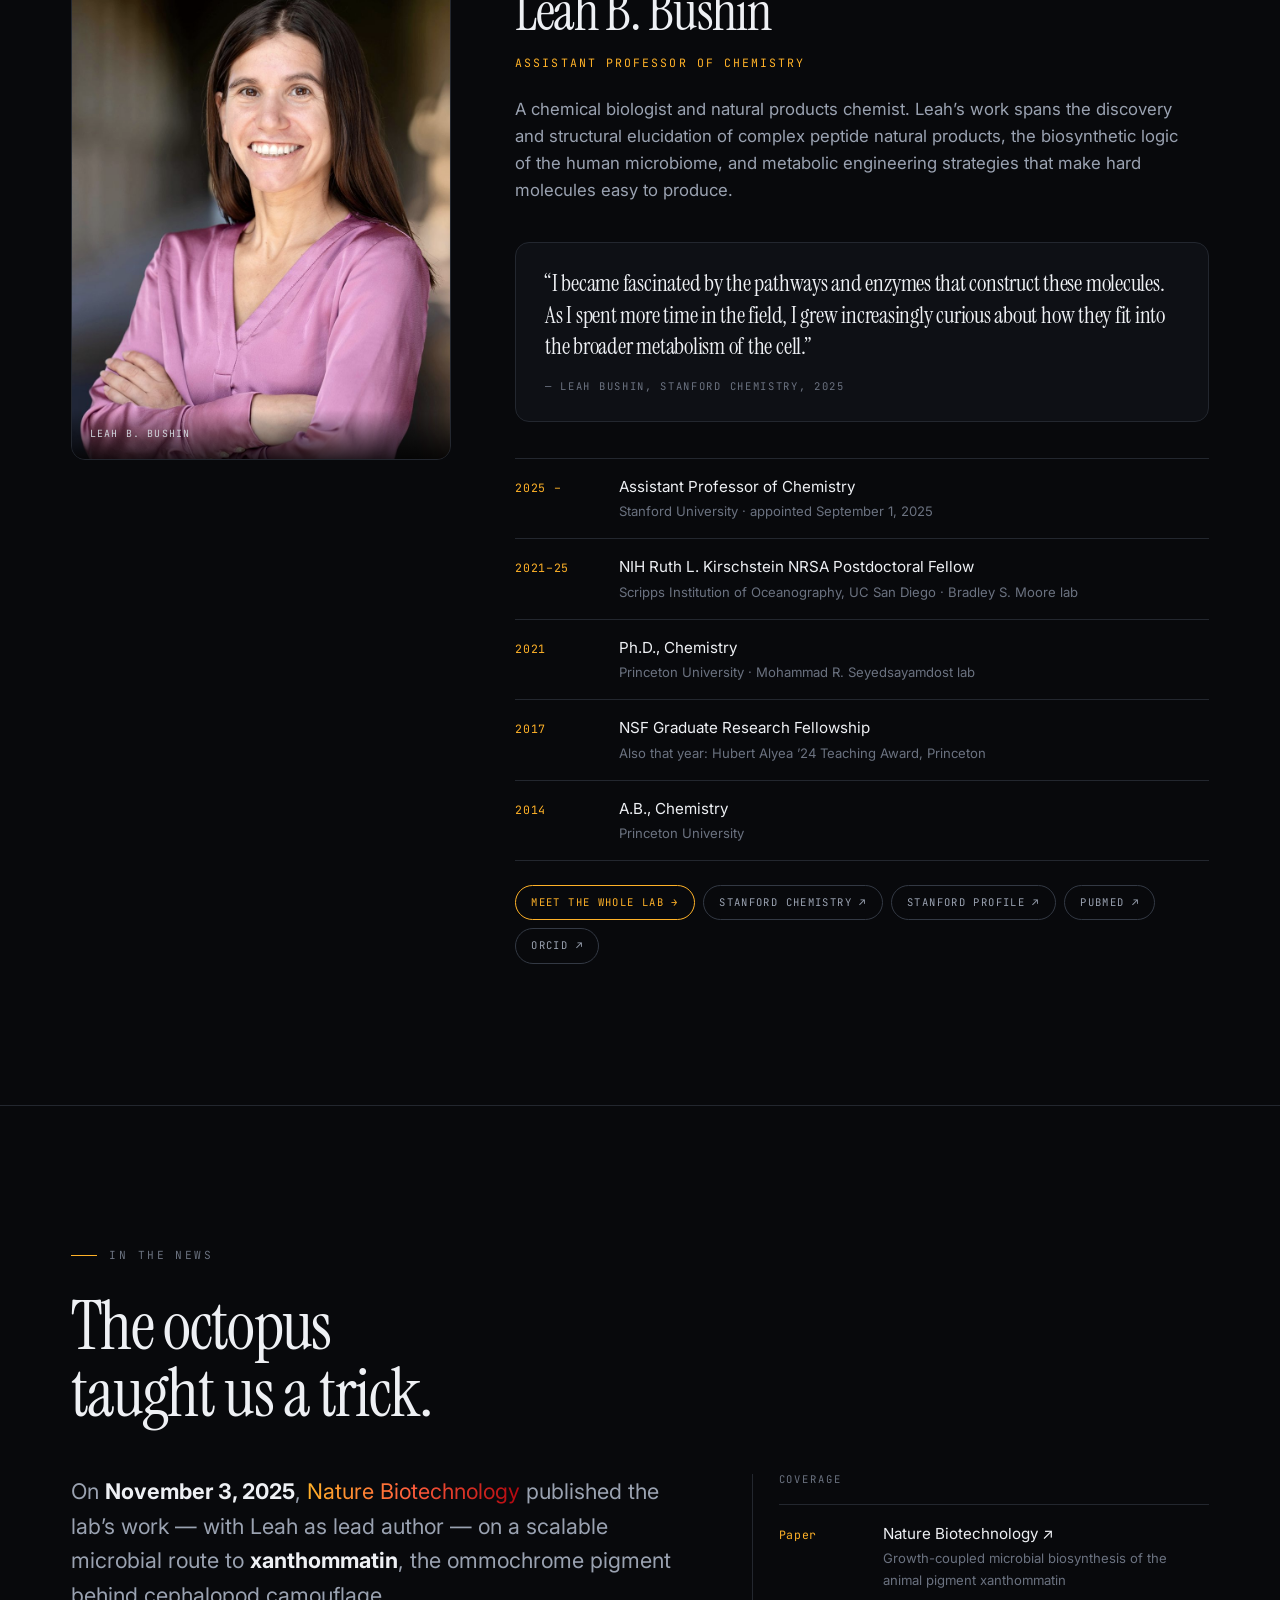
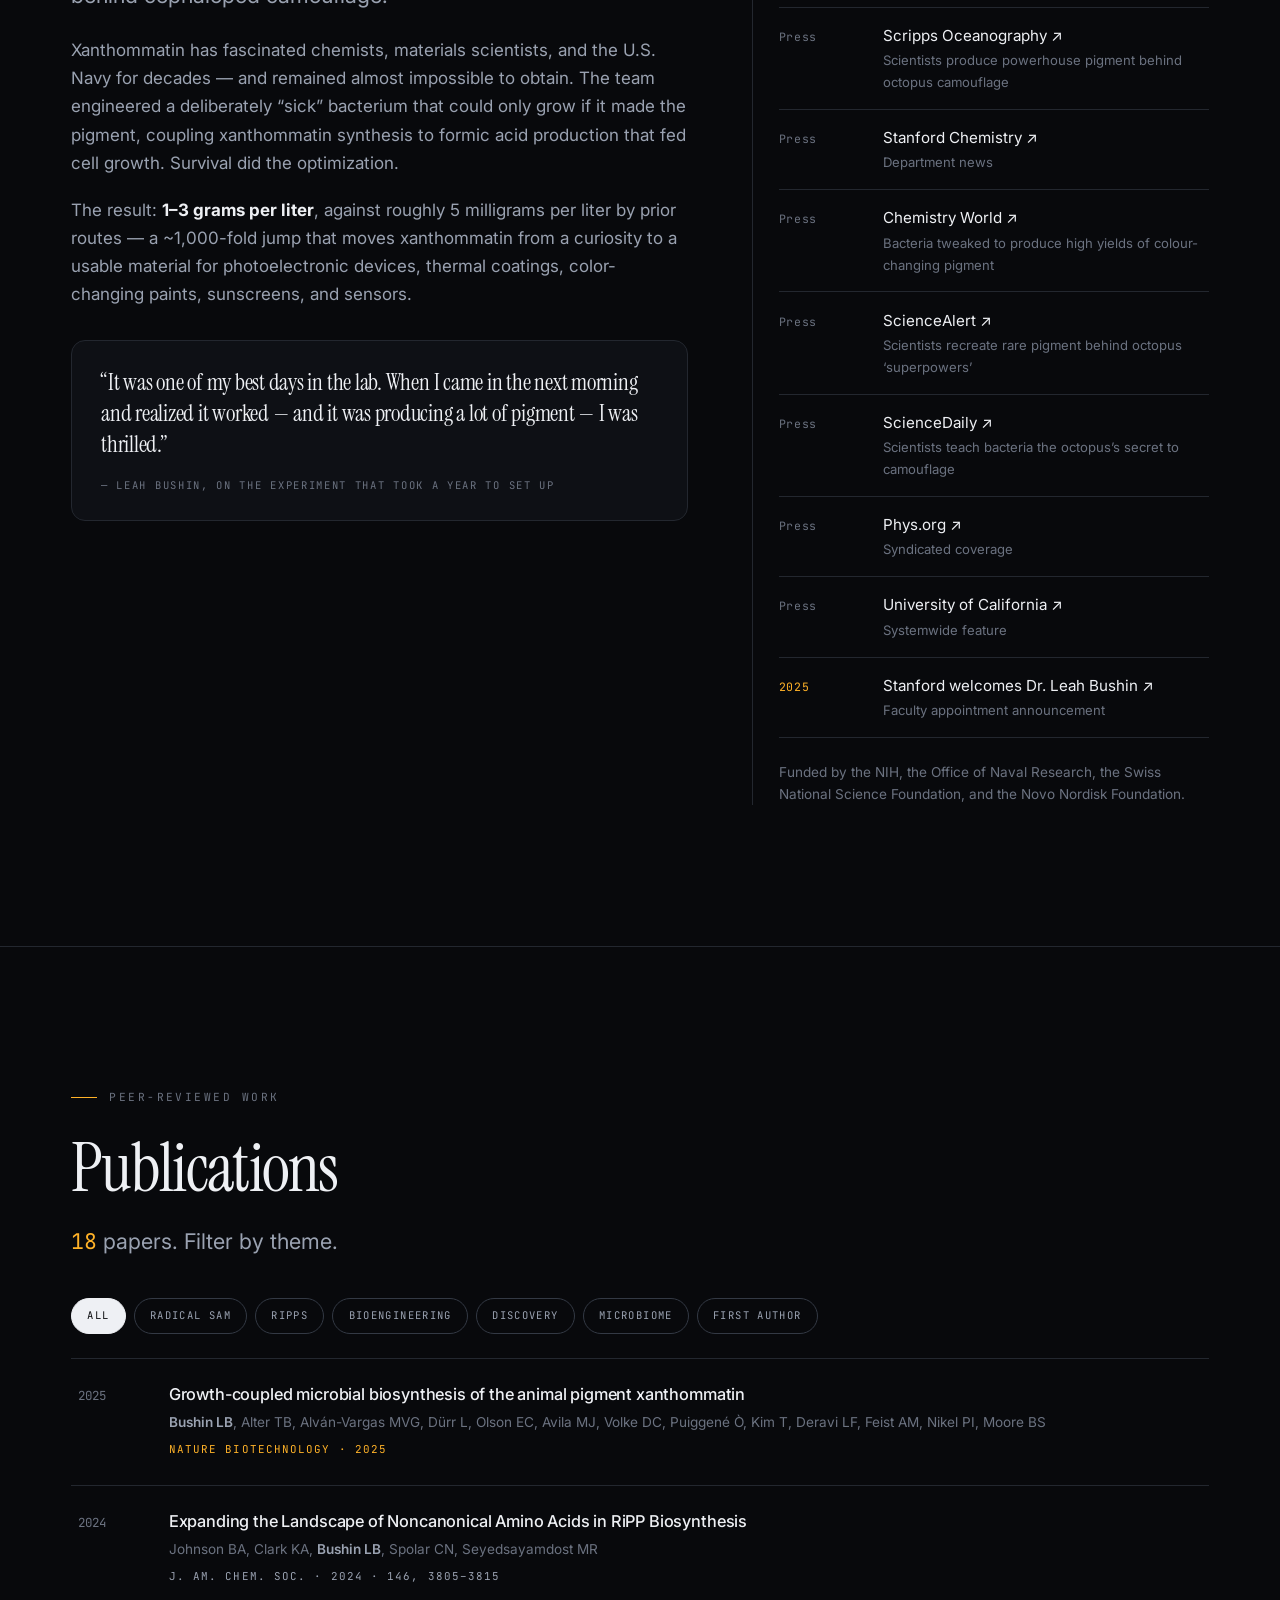
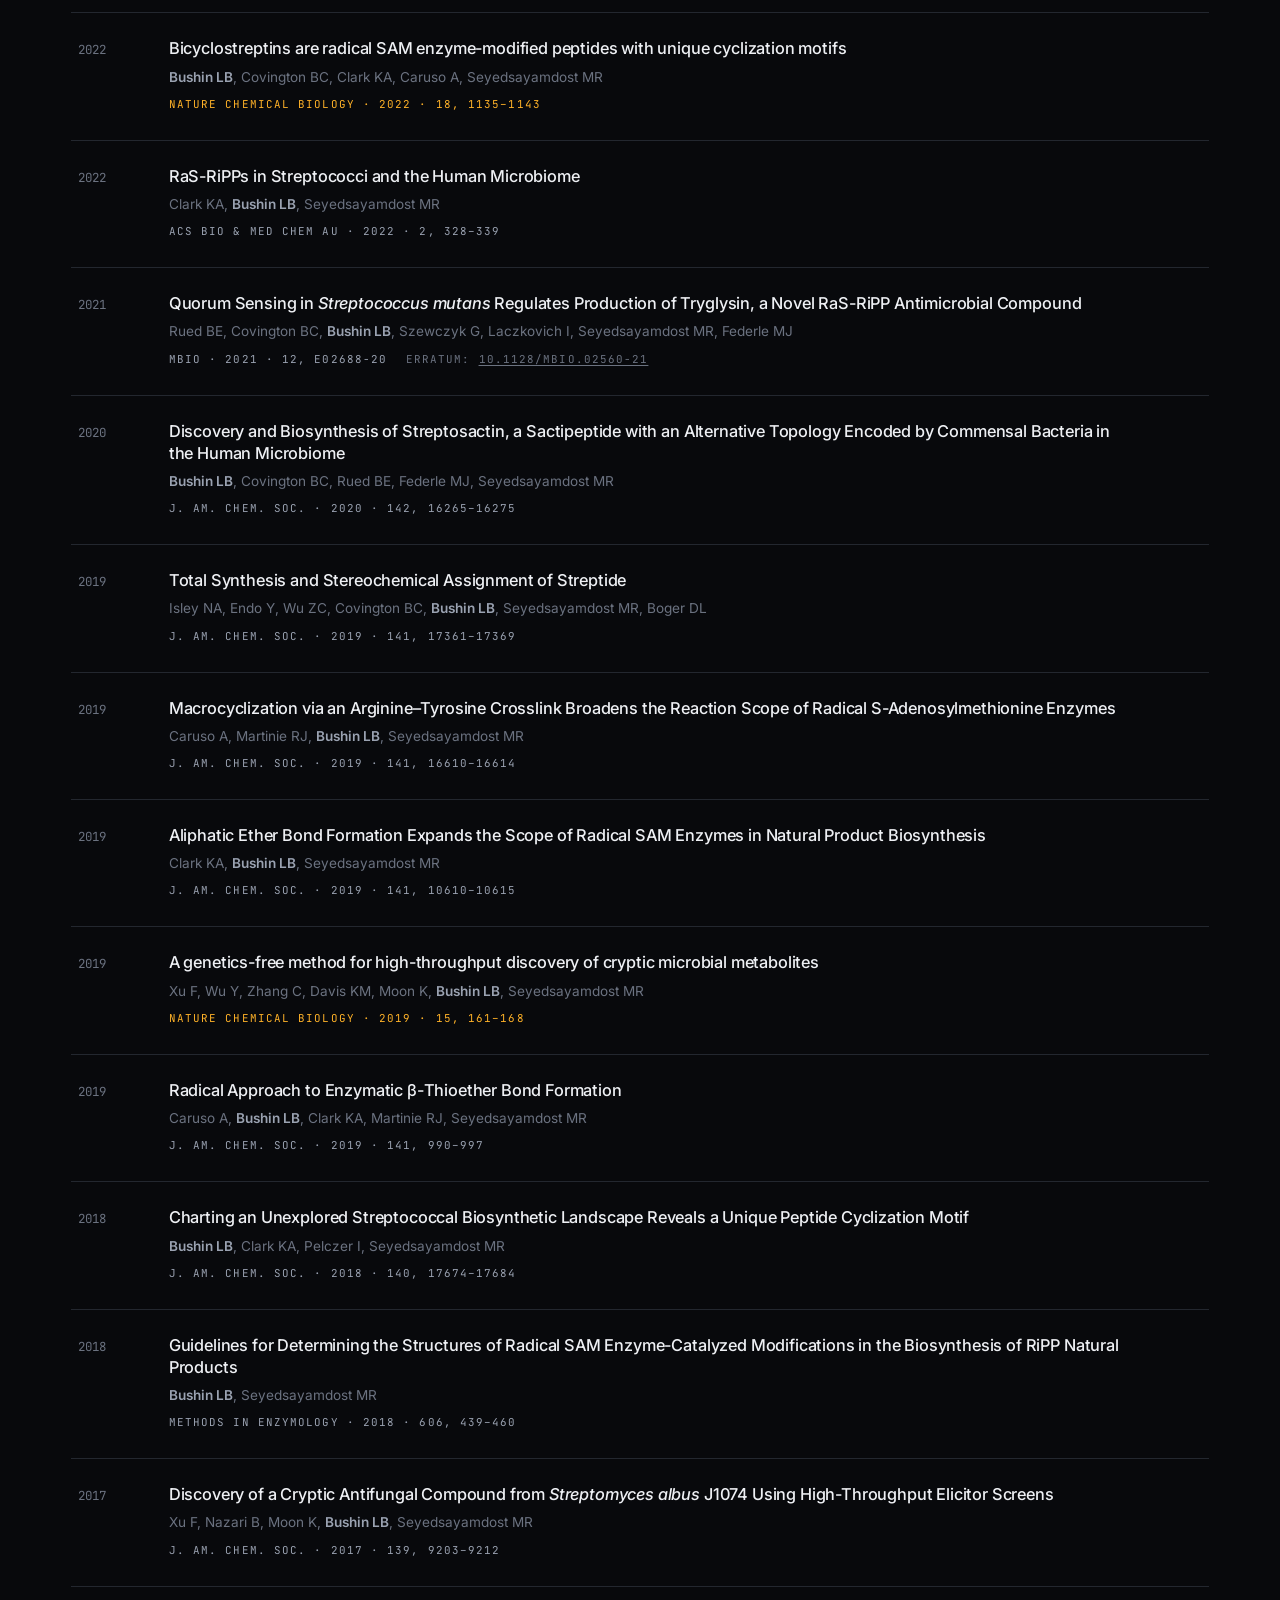
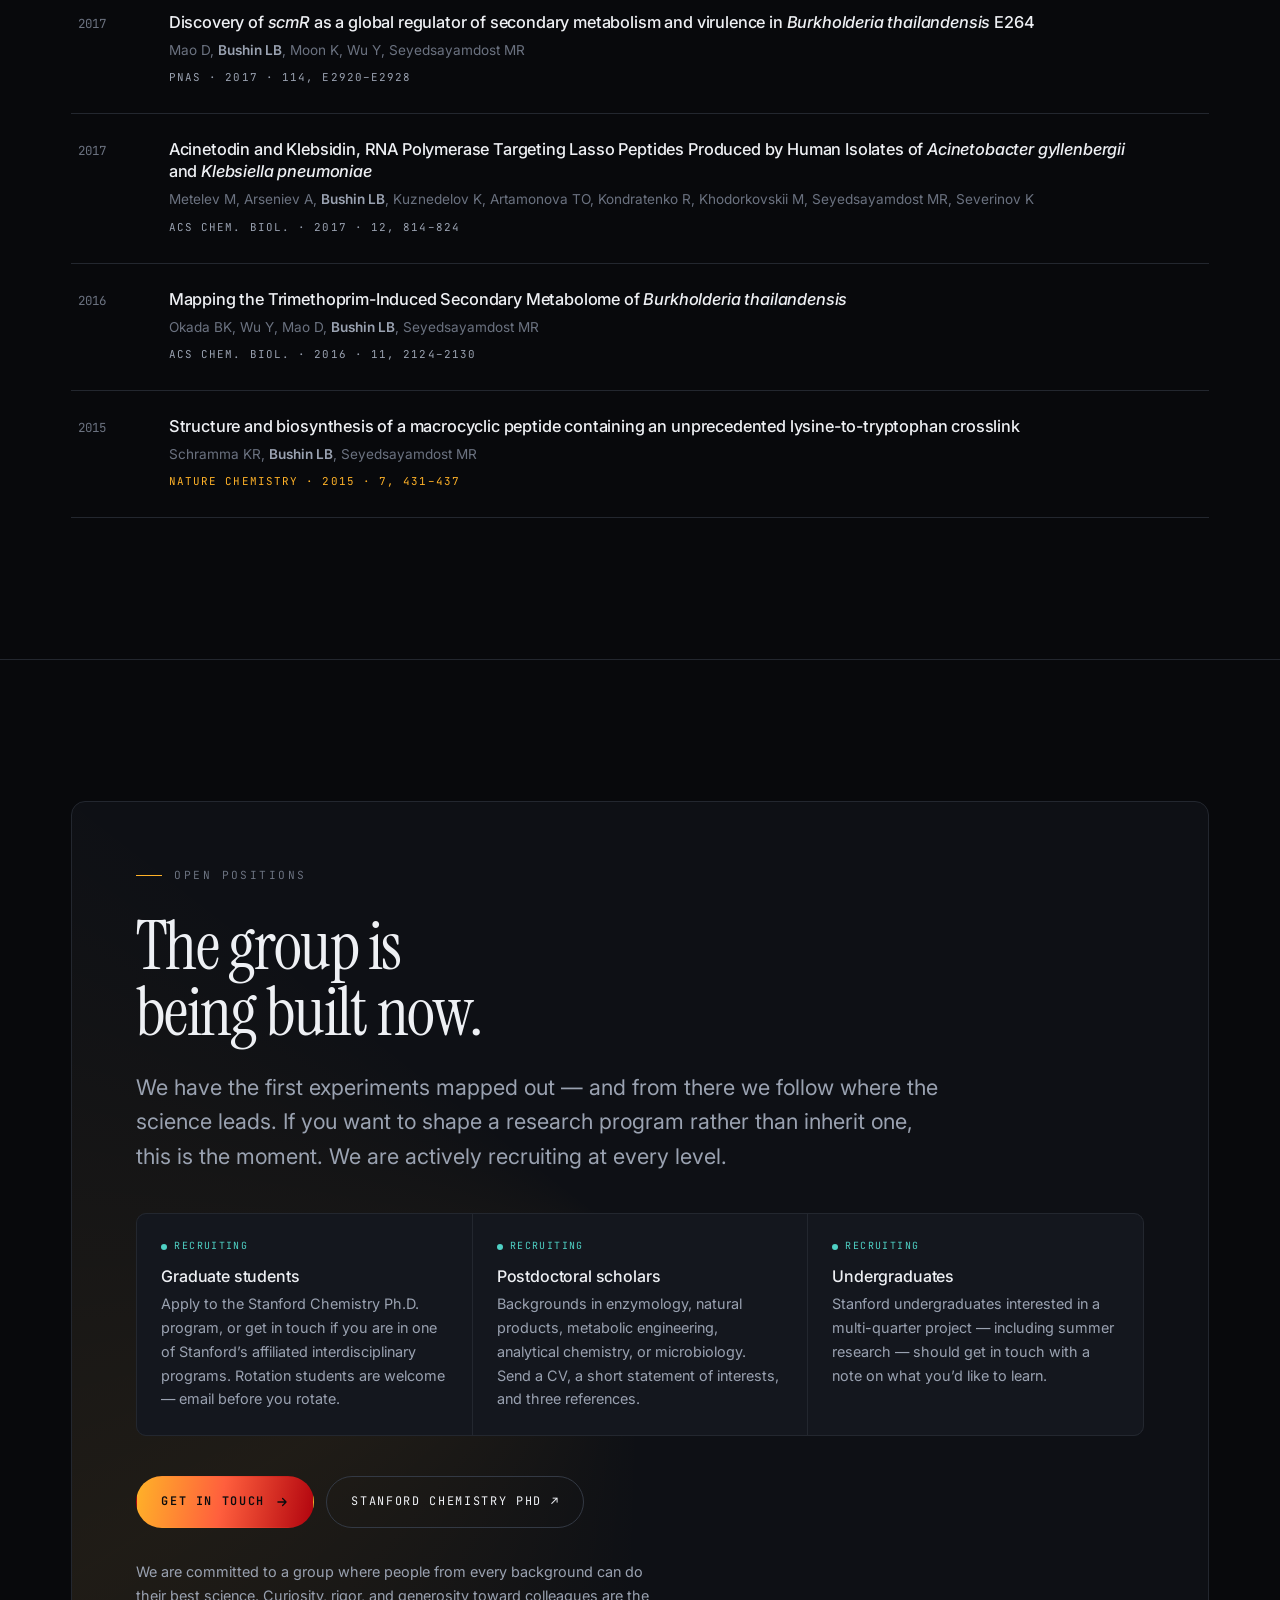
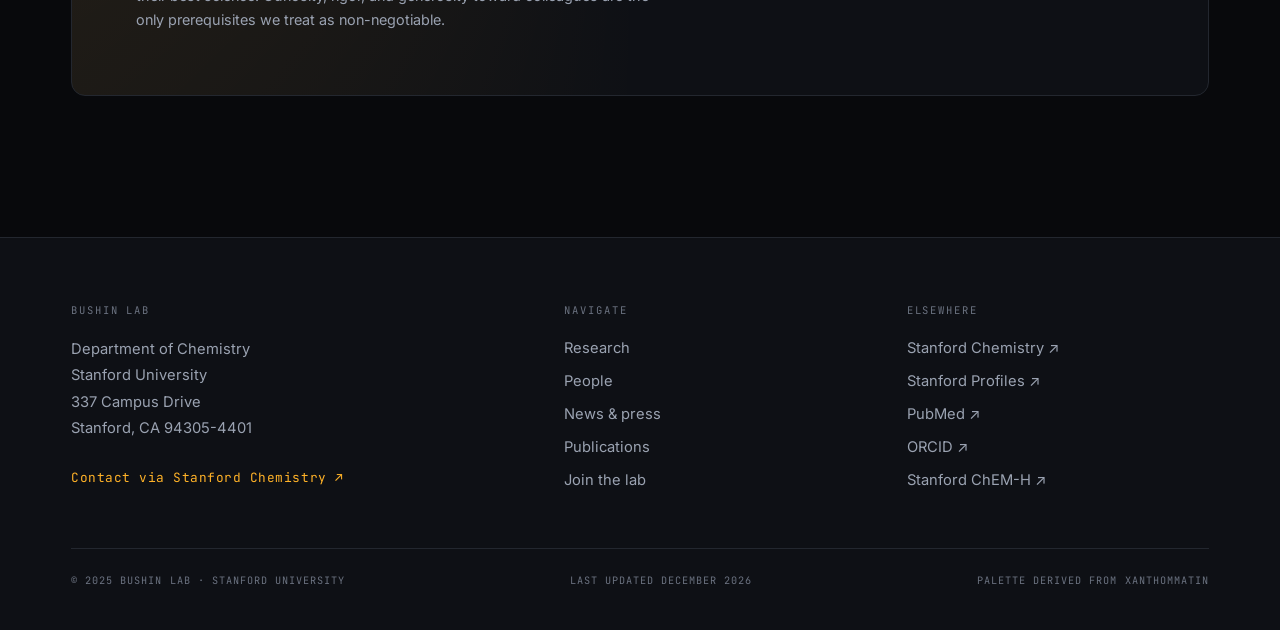
==== commit 37abf337: "New portrait, plainer hero copy, and drop the stats banner - Replace the PI portrait with the curren" ====
--- a/index.html
+++ b/index.html
@@ -88,15 +88,12 @@
   <div class="wrap">
     <p class="eyebrow" style="animation:fade .8s .2s var(--ease) both">Department of Chemistry · Stanford University</p>
     <h1>
-      <span class="line"><span>Nature already</span></span>
-      <span class="line"><span>invented the</span></span>
-      <span class="line"><span><em class="hl">chemistry.</em></span></span>
-      <span class="line"><span>We learn to run it.</span></span>
+      <span class="line"><span>We discover and engineer nature’s</span></span>
+      <span class="line"><span><em class="hl">biosynthetic chemistry.</em></span></span>
     </h1>
     <p class="lede">
-      We deploy synthetic and systems biology against the hard problems of chemistry —
-      the scalable production of complex molecules, genuinely selective biocatalysts,
-      and late-stage functionalization.
+      We use synthetic and systems biology to address challenges in the synthesis
+      and production of complex molecules, to improve human and planetary health.
     </p>
     <div class="hero-cta">
       <a class="btn btn--solid" href="#research">
@@ -155,25 +152,6 @@
         </p>
       </div>
     </div>
-
-    <div class="stats rv" data-delay=".18">
-      <div class="stat">
-        <b><span data-count="1000">0</span><span class="u">×</span></b>
-        <small>Peak fold-increase in xanthommatin yield</small>
-      </div>
-      <div class="stat">
-        <b><span data-count="3">0</span><span class="u"> g/L</span></b>
-        <small>Pigment titer from engineered bacteria</small>
-      </div>
-      <div class="stat">
-        <b><span data-count="18">0</span></b>
-        <small>Peer-reviewed publications</small>
-      </div>
-      <div class="stat">
-        <b><span data-count="4">0</span></b>
-        <small>Papers in the Nature family of journals</small>
-      </div>
-    </div>
   </div>
 </section>
 
@@ -266,7 +244,7 @@
     <div class="pi">
       <figure class="portrait rv">
         <img src="assets/img/leah-bushin.jpg" alt="Portrait of Professor Leah B. Bushin" width="900" height="1125" loading="lazy">
-        <figcaption>Leah B. Bushin · Photo: Jeff Dillon</figcaption>
+        <figcaption>Leah B. Bushin</figcaption>
       </figure>
 
       <div class="rv" data-delay=".1">
--- a/assets/css/style.css
+++ b/assets/css/style.css
@@ -183,8 +183,8 @@
   letter-spacing: -.03em;
   max-width: 17ch;
 }
-.hero h1 .line { display: block; overflow: hidden; }
-.hero h1 .line > span { display: block; transform: translateY(105%); animation: rise 1.05s var(--ease) forwards; }
+.hero h1 .line { display: block; overflow: hidden; padding-bottom: .14em; margin-bottom: -.14em; }
+.hero h1 .line > span { display: block; transform: translateY(120%); animation: rise 1.05s var(--ease) forwards; }
 .hero h1 .line:nth-child(2) > span { animation-delay: .09s; }
 .hero h1 .line:nth-child(3) > span { animation-delay: .18s; }
 .hero h1 .line:nth-child(4) > span { animation-delay: .27s; }
@@ -248,15 +248,6 @@
 .side-note { border-left: 1px solid var(--line); padding-left: 1.6rem; }
 .side-note p + p { margin-top: 1rem; }
 .side-note p { color: var(--fg-muted); font-size: .98rem; }
-
-/* ---------- stats ---------- */
-.stats { display: grid; grid-template-columns: repeat(2, 1fr); gap: 1px; background: var(--line); border: 1px solid var(--line); border-radius: var(--r); overflow: hidden; margin-top: 4rem; }
-@media (min-width: 780px) { .stats { grid-template-columns: repeat(4, 1fr); } }
-.stat { background: var(--bg); padding: 1.75rem 1.4rem; transition: background .3s; }
-.stat:hover { background: var(--bg-elev); }
-.stat b { display: block; font-family: var(--ff-display); font-size: clamp(2.1rem, 4vw, 3rem); line-height: 1; letter-spacing: -.03em; }
-.stat b .u { font-size: .42em; color: var(--accent); vertical-align: baseline; margin-left: .12em; letter-spacing: .02em; }
-.stat small { display: block; margin-top: .6rem; font-family: var(--ff-mono); font-size: .66rem; letter-spacing: .16em; text-transform: uppercase; color: var(--fg-dim); line-height: 1.5; }
 
 /* ---------- research cards ---------- */
 .cards { display: grid; gap: 1px; background: var(--line); border: 1px solid var(--line); border-radius: var(--r); overflow: hidden; margin-top: 3.5rem; }
